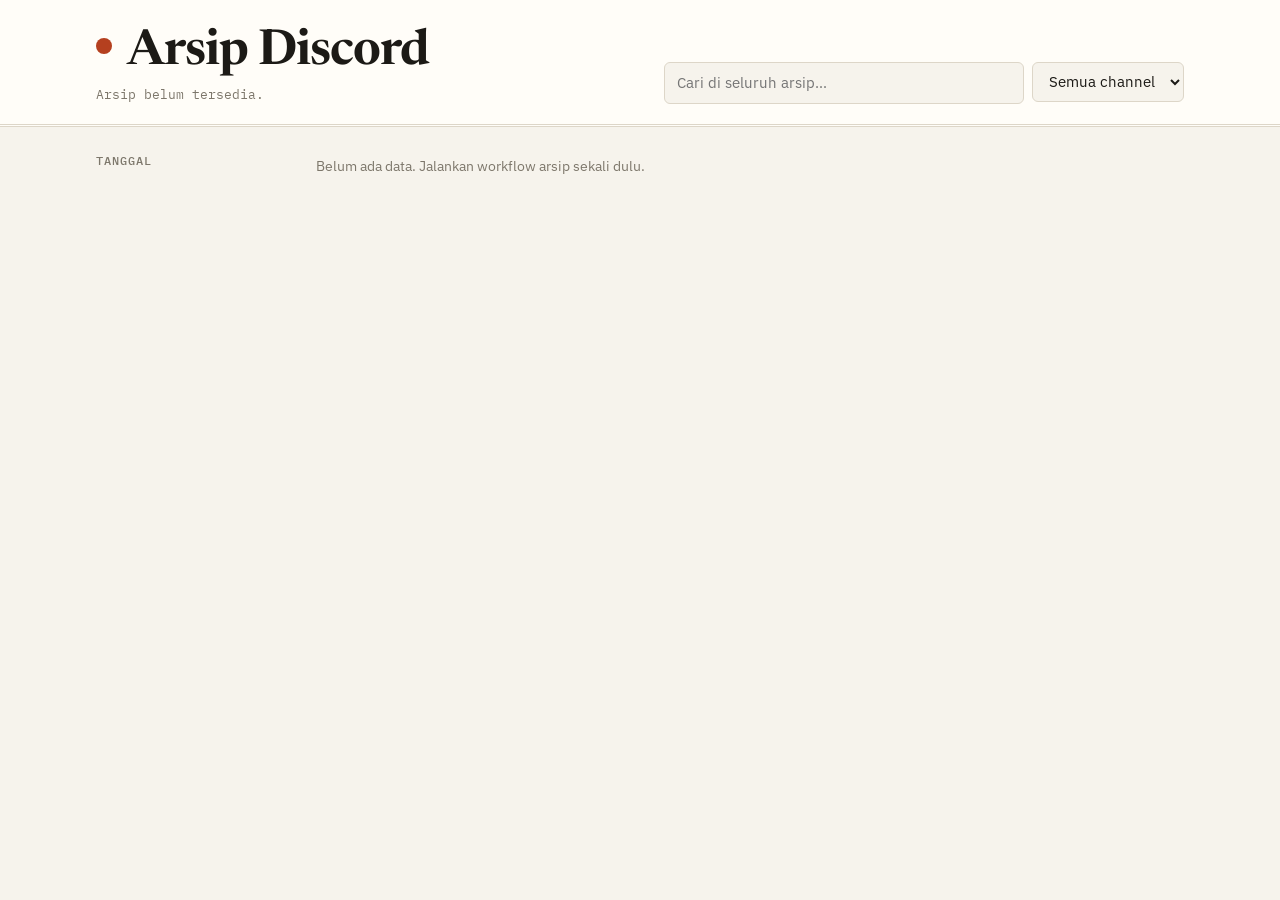
==== public/index.html @ f9f4d411 "feat: arsip pesan Discord sebagai situs statis" ====
<!doctype html>
<html lang="id">
<head>
  <meta charset="utf-8">
  <meta name="viewport" content="width=device-width, initial-scale=1">
  <title>Arsip Discord</title>
  <meta name="description" content="Arsip mentah pesan dari server Discord.">
  <link rel="preconnect" href="https://fonts.googleapis.com">
  <link rel="preconnect" href="https://fonts.gstatic.com" crossorigin>
  <link href="https://fonts.googleapis.com/css2?family=Newsreader:opsz,wght@6..72,500;6..72,650&family=IBM+Plex+Sans:wght@400;500;600&family=IBM+Plex+Mono:wght@400;500&display=swap" rel="stylesheet">
  <link rel="stylesheet" href="style.css">
</head>
<body>
  <header class="masthead">
    <div class="wrap masthead-inner">
      <div>
        <h1>Arsip Discord</h1>
        <p class="meta" id="meta">Memuat arsip…</p>
      </div>
      <div class="tools">
        <label class="search">
          <span class="sr-only">Cari pesan</span>
          <input id="q" type="search" placeholder="Cari di seluruh arsip…" autocomplete="off">
        </label>
        <label>
          <span class="sr-only">Filter channel</span>
          <select id="channel"><option value="">Semua channel</option></select>
        </label>
      </div>
    </div>
  </header>

  <div class="wrap layout">
    <nav class="days" aria-label="Tanggal arsip">
      <h2>Tanggal</h2>
      <ol id="day-list"></ol>
    </nav>
    <main>
      <p class="status" id="status" role="status" aria-live="polite"></p>
      <div id="feed"></div>
      <button class="more" id="more" type="button" hidden>Muat hari sebelumnya</button>
    </main>
  </div>

  <script src="app.js"></script>
</body>
</html>
---- public/style.css ----
:root {
  --bg: #f6f3ec;
  --surface: #fffdf8;
  --ink: #1c1a16;
  --ink-soft: #4d4940;
  --ink-faint: #7d776b;
  --rule: #ddd6c8;
  --accent: #b5401f;
  --link: #1f4f8a;
  --mark: #f3dc8b;
  --serif: "Newsreader", Georgia, "Times New Roman", serif;
  --sans: "IBM Plex Sans", system-ui, -apple-system, "Segoe UI", sans-serif;
  --mono: "IBM Plex Mono", ui-monospace, Consolas, monospace;
  color-scheme: light;
}

@media (prefers-color-scheme: dark) {
  :root:not([data-theme="light"]) {
    --bg: #15140f;
    --surface: #1d1c17;
    --ink: #ece7dc;
    --ink-soft: #bdb6a8;
    --ink-faint: #8d877b;
    --rule: #34312a;
    --accent: #e7774f;
    --link: #8fb7ec;
    --mark: #6b5a1c;
    color-scheme: dark;
  }
}
:root[data-theme="dark"] {
  --bg: #15140f; --surface: #1d1c17; --ink: #ece7dc; --ink-soft: #bdb6a8;
  --ink-faint: #8d877b; --rule: #34312a; --accent: #e7774f; --link: #8fb7ec;
  --mark: #6b5a1c; color-scheme: dark;
}

* { box-sizing: border-box; }
html { -webkit-text-size-adjust: 100%; }
body {
  margin: 0;
  background: var(--bg);
  color: var(--ink);
  font: 400 1rem/1.6 var(--sans);
  overflow-x: hidden;
}
a { color: var(--link); text-underline-offset: 2px; }
img { max-width: 100%; height: auto; }
.sr-only {
  position: absolute; width: 1px; height: 1px; overflow: hidden;
  clip: rect(0 0 0 0); white-space: nowrap;
}
.wrap { max-width: 1120px; margin: 0 auto; padding: 0 16px; }

/* Kepala halaman */
.masthead { border-bottom: 3px double var(--rule); background: var(--surface); }
.masthead-inner {
  display: flex; flex-wrap: wrap; gap: 16px 32px;
  align-items: flex-end; justify-content: space-between;
  padding-top: 28px; padding-bottom: 20px;
}
h1 {
  margin: 0;
  font: 650 clamp(2rem, 1.4rem + 2.6vw, 3.1rem)/1 var(--serif);
  letter-spacing: -0.02em;
}
h1::before {
  content: ""; display: inline-block; width: 0.32em; height: 0.32em;
  margin-right: 0.3em; vertical-align: 0.2em; background: var(--accent); border-radius: 50%;
}
.meta { margin: 8px 0 0; color: var(--ink-faint); font: 400 0.8125rem/1.4 var(--mono); }
.tools { display: flex; gap: 8px; flex-wrap: wrap; flex: 1 1 320px; justify-content: flex-end; }
.tools label { display: block; }
.search { flex: 1 1 220px; max-width: 360px; }
input, select {
  width: 100%; min-height: 40px; padding: 8px 12px;
  border: 1px solid var(--rule); border-radius: 6px;
  background: var(--bg); color: var(--ink); font: inherit; font-size: 0.9375rem;
}
input:focus-visible, select:focus-visible, button:focus-visible, a:focus-visible {
  outline: 2px solid var(--accent); outline-offset: 2px;
}

/* Tata letak */
.layout { display: grid; grid-template-columns: 180px minmax(0, 1fr); gap: 40px; padding-top: 28px; padding-bottom: 64px; }
.days { position: sticky; top: 16px; align-self: start; max-height: calc(100vh - 32px); overflow-y: auto; }
.days h2 {
  margin: 0 0 8px; color: var(--ink-faint);
  font: 500 0.75rem/1 var(--mono); text-transform: uppercase; letter-spacing: 0.08em;
}
.days ol { list-style: none; margin: 0; padding: 0; }
.days a {
  display: flex; justify-content: space-between; gap: 8px;
  padding: 5px 8px; border-radius: 4px;
  color: var(--ink-soft); text-decoration: none; font: 400 0.8125rem/1.4 var(--mono);
}
.days a:hover { background: var(--surface); color: var(--ink); }
.days a span { color: var(--ink-faint); }

/* Hari dan pesan */
.status { margin: 0 0 16px; color: var(--ink-faint); font-size: 0.875rem; }
.status:empty { display: none; }
.day { margin-bottom: 40px; scroll-margin-top: 16px; }
.day-head {
  display: flex; align-items: baseline; justify-content: space-between; gap: 12px;
  padding-bottom: 8px; margin: 0 0 4px; border-bottom: 1px solid var(--ink);
}
.day-head h2 { margin: 0; font: 650 1.375rem/1.2 var(--serif); }
.day-head span { color: var(--ink-faint); font: 400 0.75rem/1 var(--mono); white-space: nowrap; }

.item {
  display: grid; grid-template-columns: 56px minmax(0, 1fr); gap: 16px;
  padding: 18px 0; border-bottom: 1px solid var(--rule); scroll-margin-top: 16px;
}
.item:target { background: linear-gradient(90deg, var(--mark), transparent 60%); }
.time { padding-top: 2px; color: var(--ink-faint); font: 500 0.8125rem/1.4 var(--mono); text-decoration: none; }
.time:hover { color: var(--accent); }
.byline { margin: 0 0 6px; color: var(--ink-faint); font-size: 0.8125rem; }
.byline .ch { color: var(--accent); font-weight: 500; }
.body { overflow-wrap: anywhere; }
.body p { margin: 0 0 8px; }
.body .sub { color: var(--ink-faint); font-size: 0.8125rem; }
.body blockquote { margin: 0 0 8px; padding-left: 12px; border-left: 3px solid var(--rule); color: var(--ink-soft); }
.body code { font: 0.875em var(--mono); background: var(--surface); padding: 1px 4px; border-radius: 3px; }

.embed {
  margin-top: 10px; padding: 12px 16px; max-width: 640px;
  background: var(--surface); border: 1px solid var(--rule);
  border-left: 4px solid var(--embed-color, var(--rule)); border-radius: 4px;
}
.embed-author { margin: 0 0 4px; color: var(--ink-faint); font-size: 0.8125rem; font-weight: 500; }
.embed-title { margin: 0 0 6px; font: 650 1.1875rem/1.3 var(--serif); }
.embed-title a { color: inherit; text-decoration: none; }
.embed-title a:hover { color: var(--link); text-decoration: underline; }
.embed .thumb { float: right; width: 80px; margin: 0 0 8px 12px; border-radius: 4px; }
.embed-fields { display: grid; gap: 8px; margin-top: 8px; }
.embed-fields b { display: block; font-size: 0.875rem; }
.embed .image { display: block; margin-top: 10px; border-radius: 4px; }
.embed-footer { clear: both; margin: 8px 0 0; color: var(--ink-faint); font-size: 0.75rem; }
.attachments { display: flex; flex-wrap: wrap; gap: 8px; margin-top: 10px; }
.attachments img { max-height: 320px; border-radius: 4px; border: 1px solid var(--rule); }

mark { background: var(--mark); color: inherit; border-radius: 2px; }

.more {
  display: block; margin: 0 auto; padding: 10px 20px; min-height: 44px;
  border: 1px solid var(--ink); border-radius: 6px; background: transparent;
  color: var(--ink); font: 500 0.9375rem var(--sans); cursor: pointer;
}
.more:hover { background: var(--ink); color: var(--bg); }
.more[hidden] { display: none; }

@media (max-width: 760px) {
  .layout { grid-template-columns: minmax(0, 1fr); gap: 0; padding-top: 16px; }
  .days { display: none; }
  .tools { justify-content: stretch; }
  .search { max-width: none; }
  .item { grid-template-columns: minmax(0, 1fr); gap: 4px; }
  .embed .thumb { width: 64px; }
}
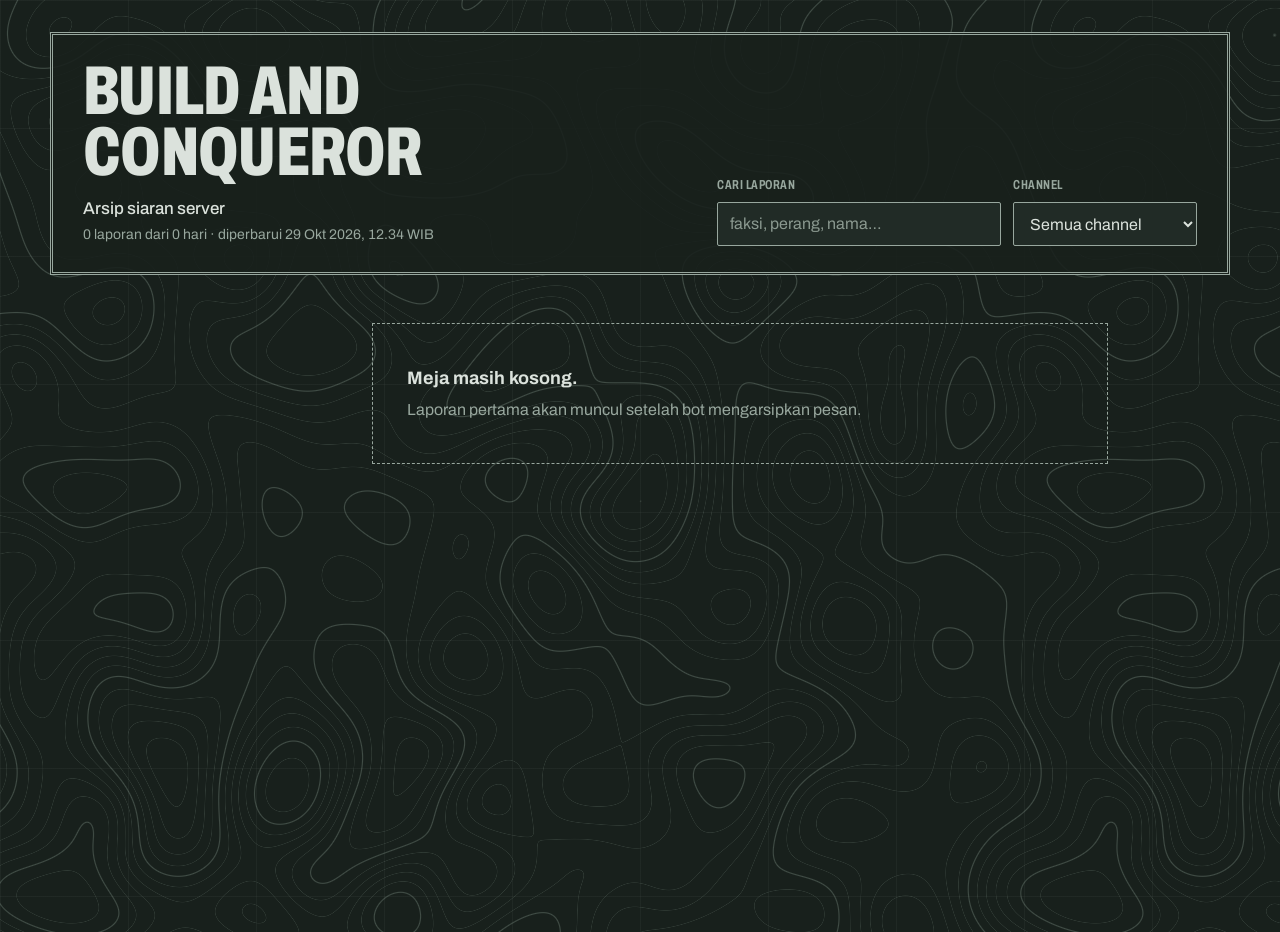
==== commit a31160bf: "feat: tampilan Meja Peta Komando dan galeri lampiran gambar Redesign situs arsip: meja peta dengan k" ====
--- a/public/index.html
+++ b/public/index.html
@@ -3,45 +3,57 @@
 <head>
   <meta charset="utf-8">
   <meta name="viewport" content="width=device-width, initial-scale=1">
-  <title>Arsip Discord</title>
-  <meta name="description" content="Arsip mentah pesan dari server Discord.">
+  <title>Build And Conqueror · Arsip Siaran</title>
+  <meta name="description" content="Arsip siaran server Discord Build And Conqueror.">
+  <meta name="theme-color" content="#18201c">
   <link rel="preconnect" href="https://fonts.googleapis.com">
   <link rel="preconnect" href="https://fonts.gstatic.com" crossorigin>
-  <link href="https://fonts.googleapis.com/css2?family=Newsreader:opsz,wght@6..72,500;6..72,650&family=IBM+Plex+Sans:wght@400;500;600&family=IBM+Plex+Mono:wght@400;500&display=swap" rel="stylesheet">
+  <link href="https://fonts.googleapis.com/css2?family=Archivo:wdth,wght@62..125,100..900&display=swap" rel="stylesheet">
   <link rel="stylesheet" href="style.css">
 </head>
 <body>
-  <header class="masthead">
-    <div class="wrap masthead-inner">
-      <div>
-        <h1>Arsip Discord</h1>
-        <p class="meta" id="meta">Memuat arsip…</p>
-      </div>
-      <div class="tools">
-        <label class="search">
-          <span class="sr-only">Cari pesan</span>
-          <input id="q" type="search" placeholder="Cari di seluruh arsip…" autocomplete="off">
-        </label>
-        <label>
-          <span class="sr-only">Filter channel</span>
-          <select id="channel"><option value="">Semua channel</option></select>
-        </label>
-      </div>
+  <header class="cartouche">
+    <div class="title-block">
+      <h1>Build And<br>Conqueror</h1>
+      <p class="subtitle">Arsip siaran server</p>
+      <p class="meta" id="meta">Membuka arsip…</p>
     </div>
+    <form class="tools" id="tools" role="search">
+      <label class="field field-search">
+        <span>Cari laporan</span>
+        <input id="q" type="search" placeholder="faksi, perang, nama…" autocomplete="off">
+      </label>
+      <label class="field">
+        <span>Channel</span>
+        <select id="channel"><option value="">Semua channel</option></select>
+      </label>
+    </form>
   </header>
 
-  <div class="wrap layout">
-    <nav class="days" aria-label="Tanggal arsip">
-      <h2>Tanggal</h2>
+  <div class="table">
+    <nav class="rail" aria-label="Tanggal arsip">
       <ol id="day-list"></ol>
     </nav>
-    <main>
+    <main class="desk">
       <p class="status" id="status" role="status" aria-live="polite"></p>
-      <div id="feed"></div>
+      <div id="feed" aria-busy="true">
+        <div class="sheet sheet-skeleton" aria-hidden="true"><span></span><span></span><span></span></div>
+      </div>
       <button class="more" id="more" type="button" hidden>Muat hari sebelumnya</button>
     </main>
   </div>
 
+  <dialog class="lightbox" id="lightbox" aria-label="Gambar lampiran">
+    <figure>
+      <img id="lightbox-img" alt="">
+      <figcaption>
+        <span id="lightbox-name"></span>
+        <a id="lightbox-open" target="_blank" rel="noopener noreferrer">Buka file asli</a>
+        <button type="button" id="lightbox-close">Tutup</button>
+      </figcaption>
+    </figure>
+  </dialog>
+
   <script src="app.js"></script>
 </body>
 </html>
--- a/public/style.css
+++ b/public/style.css
@@ -1,159 +1,357 @@
+/* Meja peta komando: meja hijau-batu gelap, lembar laporan terang, merah pensil hanya
+   untuk jejak tindakan (fokus, pesan tertaut, sorotan pencarian). */
 :root {
-  --bg: #f6f3ec;
-  --surface: #fffdf8;
-  --ink: #1c1a16;
-  --ink-soft: #4d4940;
-  --ink-faint: #7d776b;
-  --rule: #ddd6c8;
-  --accent: #b5401f;
-  --link: #1f4f8a;
-  --mark: #f3dc8b;
-  --serif: "Newsreader", Georgia, "Times New Roman", serif;
-  --sans: "IBM Plex Sans", system-ui, -apple-system, "Segoe UI", sans-serif;
-  --mono: "IBM Plex Mono", ui-monospace, Consolas, monospace;
-  color-scheme: light;
-}
-
-@media (prefers-color-scheme: dark) {
-  :root:not([data-theme="light"]) {
-    --bg: #15140f;
-    --surface: #1d1c17;
-    --ink: #ece7dc;
-    --ink-soft: #bdb6a8;
-    --ink-faint: #8d877b;
-    --rule: #34312a;
-    --accent: #e7774f;
-    --link: #8fb7ec;
-    --mark: #6b5a1c;
-    color-scheme: dark;
-  }
-}
-:root[data-theme="dark"] {
-  --bg: #15140f; --surface: #1d1c17; --ink: #ece7dc; --ink-soft: #bdb6a8;
-  --ink-faint: #8d877b; --rule: #34312a; --accent: #e7774f; --link: #8fb7ec;
-  --mark: #6b5a1c; color-scheme: dark;
+  --table: #18201c;
+  --table-raised: #212b26;
+  --grid: rgb(214 226 218 / 0.045);
+  --chalk: #dbe2dc;
+  --chalk-dim: #98a79e;
+  --paper: #e8ebe5;
+  --paper-light: #f3f5f1;
+  --paper-edge: #c9d0c7;
+  --ink: #18201b;
+  --ink-soft: #435049;
+  --ink-faint: #59665e;
+  --pencil: #d9472f;
+  --pencil-wash: rgb(217 71 47 / 0.2);
+  --shadow: 0 1px 0 rgb(4 8 6 / 0.35), 0 22px 44px -22px rgb(4 8 6 / 0.8);
+  --font: "Archivo", "Arial Narrow", system-ui, sans-serif;
+  --ease-out: cubic-bezier(0.16, 1, 0.3, 1);
+  /* Kontur topografi: gambar prosedural yang bisa diulang (img/kontur.png). */
+  --contours: url("img/kontur.png");
+  color-scheme: dark;
 }
 
 * { box-sizing: border-box; }
-html { -webkit-text-size-adjust: 100%; }
+html { -webkit-text-size-adjust: 100%; scrollbar-color: var(--chalk-dim) var(--table); }
 body {
   margin: 0;
-  background: var(--bg);
-  color: var(--ink);
-  font: 400 1rem/1.6 var(--sans);
+  min-height: 100dvh;
+  background-color: var(--table);
+  background-image:
+    var(--contours),
+    linear-gradient(var(--grid) 1px, transparent 1px),
+    linear-gradient(90deg, var(--grid) 1px, transparent 1px);
+  background-size: 1024px 1024px, 128px 128px, 128px 128px;
+  color: var(--chalk);
+  font: 400 1rem/1.6 var(--font);
+  font-stretch: 100%;
+  caret-color: var(--pencil);
   overflow-x: hidden;
 }
-a { color: var(--link); text-underline-offset: 2px; }
+::selection { background: var(--pencil); color: #fff; }
 img { max-width: 100%; height: auto; }
-.sr-only {
-  position: absolute; width: 1px; height: 1px; overflow: hidden;
-  clip: rect(0 0 0 0); white-space: nowrap;
-}
-.wrap { max-width: 1120px; margin: 0 auto; padding: 0 16px; }
-
-/* Kepala halaman */
-.masthead { border-bottom: 3px double var(--rule); background: var(--surface); }
-.masthead-inner {
-  display: flex; flex-wrap: wrap; gap: 16px 32px;
-  align-items: flex-end; justify-content: space-between;
-  padding-top: 28px; padding-bottom: 20px;
+a { color: inherit; text-decoration-color: var(--pencil); text-decoration-thickness: 1.5px; text-underline-offset: 3px; }
+:focus-visible { outline: 2px solid var(--pencil); outline-offset: 3px; }
+
+/* Huruf sempit untuk kepala, cap, dan angka. */
+.condensed, h1, .day-head h2, .rail a, .clock, .stamp, .more, .field span {
+  font-stretch: 68%;
+  font-variant-numeric: tabular-nums;
+  text-transform: uppercase;
+}
+
+/* --- Blok judul peta -------------------------------------------------- */
+
+.cartouche {
+  display: grid;
+  grid-template-columns: minmax(0, 1fr) minmax(0, 30rem);
+  align-items: end;
+  gap: 24px 48px;
+  max-width: 1180px;
+  margin: 32px auto 0;
+  padding: 26px 30px;
+  border: 3px double var(--chalk-dim);
+  background: rgb(24 32 28 / 0.88);
 }
 h1 {
   margin: 0;
-  font: 650 clamp(2rem, 1.4rem + 2.6vw, 3.1rem)/1 var(--serif);
-  letter-spacing: -0.02em;
-}
-h1::before {
-  content: ""; display: inline-block; width: 0.32em; height: 0.32em;
-  margin-right: 0.3em; vertical-align: 0.2em; background: var(--accent); border-radius: 50%;
-}
-.meta { margin: 8px 0 0; color: var(--ink-faint); font: 400 0.8125rem/1.4 var(--mono); }
-.tools { display: flex; gap: 8px; flex-wrap: wrap; flex: 1 1 320px; justify-content: flex-end; }
-.tools label { display: block; }
-.search { flex: 1 1 220px; max-width: 360px; }
+  font-size: clamp(2.6rem, 1.6rem + 3.4vw, 4.4rem);
+  font-weight: 820;
+  line-height: 0.88;
+  letter-spacing: -0.01em;
+  color: var(--chalk);
+}
+.subtitle { margin: 12px 0 0; color: var(--chalk); font-size: 1.0625rem; font-weight: 500; }
+.meta { margin: 2px 0 0; color: var(--chalk-dim); font-size: 0.875rem; font-variant-numeric: tabular-nums; }
+
+.tools { display: grid; grid-template-columns: minmax(0, 1fr) 11.5rem; gap: 12px; }
+.field { display: grid; gap: 6px; }
+.field span { color: var(--chalk-dim); font-size: 0.8125rem; font-weight: 650; letter-spacing: 0.04em; }
 input, select {
-  width: 100%; min-height: 40px; padding: 8px 12px;
-  border: 1px solid var(--rule); border-radius: 6px;
-  background: var(--bg); color: var(--ink); font: inherit; font-size: 0.9375rem;
-}
-input:focus-visible, select:focus-visible, button:focus-visible, a:focus-visible {
-  outline: 2px solid var(--accent); outline-offset: 2px;
-}
-
-/* Tata letak */
-.layout { display: grid; grid-template-columns: 180px minmax(0, 1fr); gap: 40px; padding-top: 28px; padding-bottom: 64px; }
-.days { position: sticky; top: 16px; align-self: start; max-height: calc(100vh - 32px); overflow-y: auto; }
-.days h2 {
-  margin: 0 0 8px; color: var(--ink-faint);
-  font: 500 0.75rem/1 var(--mono); text-transform: uppercase; letter-spacing: 0.08em;
-}
-.days ol { list-style: none; margin: 0; padding: 0; }
-.days a {
-  display: flex; justify-content: space-between; gap: 8px;
-  padding: 5px 8px; border-radius: 4px;
-  color: var(--ink-soft); text-decoration: none; font: 400 0.8125rem/1.4 var(--mono);
-}
-.days a:hover { background: var(--surface); color: var(--ink); }
-.days a span { color: var(--ink-faint); }
-
-/* Hari dan pesan */
-.status { margin: 0 0 16px; color: var(--ink-faint); font-size: 0.875rem; }
+  width: 100%;
+  min-height: 44px;
+  padding: 8px 12px;
+  border: 1px solid var(--chalk-dim);
+  border-radius: 2px;
+  background: var(--table-raised);
+  color: var(--chalk);
+  font: inherit;
+}
+input::placeholder { color: #8a988f; }
+input:hover, select:hover { border-color: var(--chalk); }
+
+/* --- Meja: rel tanggal + tumpukan laporan ---------------------------- */
+
+.table {
+  display: grid;
+  grid-template-columns: 9rem minmax(0, 46rem);
+  justify-content: center;
+  gap: 56px;
+  max-width: 1180px;
+  margin: 0 auto;
+  padding: 48px 30px 96px;
+}
+
+.rail { position: sticky; top: 24px; align-self: start; max-height: calc(100dvh - 48px); overflow-y: auto; }
+.rail ol { list-style: none; margin: 0; padding: 0; border-right: 1px solid rgb(152 167 158 / 0.4); }
+.rail a {
+  position: relative;
+  display: grid;
+  grid-template-columns: auto 1fr;
+  align-items: baseline;
+  column-gap: 8px;
+  padding: 8px 18px 8px 0;
+  color: var(--chalk-dim);
+  text-decoration: none;
+  line-height: 1;
+}
+/* Garis tik di tepi grid peta. */
+.rail a::after {
+  content: "";
+  position: absolute;
+  right: -1px;
+  top: 50%;
+  width: 10px;
+  border-top: 1px solid currentColor;
+}
+.rail .d { font-size: 1.75rem; font-weight: 760; color: var(--chalk); }
+.rail .m { font-size: 0.875rem; font-weight: 650; letter-spacing: 0.04em; }
+.rail .n { grid-column: 1 / -1; margin-top: 4px; font-size: 0.75rem; letter-spacing: 0.04em; }
+.rail a:hover .d, .rail a:hover { color: var(--chalk); }
+.rail a[aria-current="true"] { color: var(--chalk); }
+.rail a[aria-current="true"]::after { width: 22px; border-top: 2px solid var(--pencil); }
+
+.status { margin: 0 0 20px; color: var(--chalk-dim); }
 .status:empty { display: none; }
-.day { margin-bottom: 40px; scroll-margin-top: 16px; }
-.day-head {
-  display: flex; align-items: baseline; justify-content: space-between; gap: 12px;
-  padding-bottom: 8px; margin: 0 0 4px; border-bottom: 1px solid var(--ink);
-}
-.day-head h2 { margin: 0; font: 650 1.375rem/1.2 var(--serif); }
-.day-head span { color: var(--ink-faint); font: 400 0.75rem/1 var(--mono); white-space: nowrap; }
-
-.item {
-  display: grid; grid-template-columns: 56px minmax(0, 1fr); gap: 16px;
-  padding: 18px 0; border-bottom: 1px solid var(--rule); scroll-margin-top: 16px;
-}
-.item:target { background: linear-gradient(90deg, var(--mark), transparent 60%); }
-.time { padding-top: 2px; color: var(--ink-faint); font: 500 0.8125rem/1.4 var(--mono); text-decoration: none; }
-.time:hover { color: var(--accent); }
-.byline { margin: 0 0 6px; color: var(--ink-faint); font-size: 0.8125rem; }
-.byline .ch { color: var(--accent); font-weight: 500; }
-.body { overflow-wrap: anywhere; }
-.body p { margin: 0 0 8px; }
-.body .sub { color: var(--ink-faint); font-size: 0.8125rem; }
-.body blockquote { margin: 0 0 8px; padding-left: 12px; border-left: 3px solid var(--rule); color: var(--ink-soft); }
-.body code { font: 0.875em var(--mono); background: var(--surface); padding: 1px 4px; border-radius: 3px; }
-
-.embed {
-  margin-top: 10px; padding: 12px 16px; max-width: 640px;
-  background: var(--surface); border: 1px solid var(--rule);
-  border-left: 4px solid var(--embed-color, var(--rule)); border-radius: 4px;
-}
-.embed-author { margin: 0 0 4px; color: var(--ink-faint); font-size: 0.8125rem; font-weight: 500; }
-.embed-title { margin: 0 0 6px; font: 650 1.1875rem/1.3 var(--serif); }
-.embed-title a { color: inherit; text-decoration: none; }
-.embed-title a:hover { color: var(--link); text-decoration: underline; }
-.embed .thumb { float: right; width: 80px; margin: 0 0 8px 12px; border-radius: 4px; }
-.embed-fields { display: grid; gap: 8px; margin-top: 8px; }
-.embed-fields b { display: block; font-size: 0.875rem; }
-.embed .image { display: block; margin-top: 10px; border-radius: 4px; }
-.embed-footer { clear: both; margin: 8px 0 0; color: var(--ink-faint); font-size: 0.75rem; }
-.attachments { display: flex; flex-wrap: wrap; gap: 8px; margin-top: 10px; }
-.attachments img { max-height: 320px; border-radius: 4px; border: 1px solid var(--rule); }
-
-mark { background: var(--mark); color: inherit; border-radius: 2px; }
+
+.day { margin-bottom: 64px; scroll-margin-top: 24px; }
+.day-head { display: flex; align-items: baseline; gap: 16px; margin: 0 0 20px; }
+.day-head h2 { margin: 0; font-size: 1.375rem; font-weight: 760; letter-spacing: 0.02em; color: var(--chalk); white-space: nowrap; }
+.day-head::after { content: ""; flex: 1; border-top: 1px solid rgb(152 167 158 / 0.4); transform: translateY(-0.3em); }
+.day-head span { order: 2; color: var(--chalk-dim); font-size: 0.875rem; white-space: nowrap; }
+
+/* --- Lembar laporan ---------------------------------------------------- */
+
+.sheet {
+  position: relative;
+  margin: 0 0 28px;
+  padding: 26px 34px 30px;
+  background: var(--paper);
+  color: var(--ink);
+  border-radius: 2px;
+  box-shadow: var(--shadow);
+  scroll-margin-top: 32px;
+}
+.sheet-head {
+  display: flex;
+  flex-wrap: wrap;
+  align-items: center;
+  gap: 6px 14px;
+  padding-bottom: 14px;
+  margin-bottom: 18px;
+  border-bottom: 1px solid var(--paper-edge);
+}
+.clock { color: var(--ink); font-size: 1.75rem; font-weight: 760; line-height: 1; text-decoration: none; }
+.clock small { margin-left: 3px; font-size: 0.8125rem; font-weight: 650; color: var(--ink-faint); }
+.clock:hover { text-decoration: underline; }
+.stamp {
+  display: inline-block;
+  padding: 3px 8px 2px;
+  border: 1.5px solid var(--ink-soft);
+  border-radius: 2px;
+  color: var(--ink-soft);
+  font-size: 0.8125rem;
+  font-weight: 760;
+  letter-spacing: 0.06em;
+  line-height: 1.2;
+  transform: rotate(-1.5deg);
+}
+.author { color: var(--ink-soft); font-weight: 600; }
+.copy {
+  margin-left: auto;
+  min-height: 32px;
+  padding: 4px 2px;
+  border: 0;
+  background: none;
+  color: var(--ink-faint);
+  font: 500 0.875rem var(--font);
+  text-decoration: underline;
+  text-decoration-color: var(--paper-edge);
+  text-underline-offset: 3px;
+  cursor: pointer;
+}
+.copy:hover { color: var(--ink); text-decoration-color: var(--pencil); }
+
+.body { font-size: 1.0625rem; line-height: 1.65; overflow-wrap: anywhere; max-width: 68ch; }
+.body p { margin: 0 0 0.9em; }
+.body p:last-child { margin-bottom: 0; }
+.body strong { font-weight: 700; }
+.body .sub { color: var(--ink-faint); font-size: 0.875rem; }
+.body blockquote { margin: 0 0 0.9em; padding-left: 14px; border-left: 1px solid var(--ink-faint); color: var(--ink-soft); }
+.body code { font-family: ui-monospace, Consolas, monospace; font-size: 0.875em; background: var(--paper-light); padding: 1px 5px; border-radius: 2px; }
+.body a { color: var(--ink); }
+
+mark { background: var(--pencil-wash); color: inherit; box-shadow: inset 0 -2px 0 var(--pencil); }
+
+/* Lingkaran pensil merah di sekitar laporan yang ditautkan. */
+.pencil {
+  position: absolute;
+  inset: -14px -16px;
+  width: calc(100% + 32px);
+  height: calc(100% + 28px);
+  overflow: visible;
+  pointer-events: none;
+}
+.pencil path { fill: none; stroke: var(--pencil); stroke-width: 2.5; stroke-linecap: round; stroke-dasharray: 1; stroke-dashoffset: 0; }
+.pencil path + path { stroke-width: 1.5; opacity: 0.55; }
+
+/* --- Lampiran: foto pengintaian ---------------------------------------- */
+
+.plates { display: grid; gap: 14px; margin-top: 20px; }
+.plates.many { grid-template-columns: repeat(2, minmax(0, 1fr)); }
+.plate {
+  display: block;
+  padding: 6px;
+  border: 0;
+  border-radius: 2px;
+  background: #fbfcfa;
+  box-shadow: 0 1px 0 rgb(24 32 27 / 0.15), 0 10px 22px -14px rgb(24 32 27 / 0.6);
+  cursor: zoom-in;
+  transition: transform 0.3s var(--ease-out), box-shadow 0.3s var(--ease-out);
+}
+.plate img { display: block; width: 100%; max-height: 560px; object-fit: contain; background: var(--paper-light); }
+.plates.many .plate img { aspect-ratio: 4 / 3; object-fit: cover; }
+.plate:hover { transform: translateY(-2px); box-shadow: 0 1px 0 rgb(24 32 27 / 0.15), 0 16px 28px -14px rgb(24 32 27 / 0.65); }
+.plate:active { transform: translateY(0); }
+.file { display: flex; gap: 8px; margin-top: 14px; color: var(--ink-soft); font-size: 0.9375rem; }
+.file a { color: var(--ink); }
+
+/* Embed (kartu tautan dari Discord) sebagai kliping yang diselipkan. */
+.clip {
+  position: relative;
+  margin-top: 18px;
+  padding: 18px 20px 16px;
+  max-width: 600px;
+  background: var(--paper-light);
+  border: 1px solid var(--paper-edge);
+  border-radius: 2px;
+}
+.clip::before {
+  content: "";
+  position: absolute;
+  top: -1px;
+  left: 20px;
+  width: 40px;
+  height: 4px;
+  background: var(--embed-color, var(--ink-faint));
+}
+.clip-author { margin: 0 0 4px; color: var(--ink-faint); font-size: 0.875rem; font-weight: 600; }
+.clip-title { margin: 0 0 6px; font-size: 1.1875rem; font-weight: 720; line-height: 1.3; }
+.clip-title a { text-decoration: none; }
+.clip-title a:hover { text-decoration: underline; text-decoration-color: var(--pencil); }
+.clip .thumb { float: right; width: 84px; margin: 0 0 8px 14px; border-radius: 2px; }
+.clip .body { font-size: 1rem; }
+.clip-fields { display: grid; gap: 8px; margin-top: 10px; }
+.clip-fields b { display: block; font-size: 0.9375rem; }
+.clip .image { display: block; margin-top: 12px; border-radius: 2px; }
+.clip-footer { clear: both; margin: 10px 0 0; color: var(--ink-faint); font-size: 0.8125rem; }
+
+/* --- Status kosong, memuat, dan tombol ---------------------------------- */
+
+.sheet-skeleton { display: grid; gap: 14px; min-height: 220px; }
+.sheet-skeleton span { display: block; height: 14px; border-radius: 2px; background: var(--paper-edge); }
+.sheet-skeleton span:first-child { width: 30%; height: 26px; margin-bottom: 10px; }
+.sheet-skeleton span:last-child { width: 72%; }
+
+.empty { padding: 40px 34px; border: 1px dashed var(--chalk-dim); color: var(--chalk-dim); }
+.empty strong { display: block; margin-bottom: 4px; color: var(--chalk); font-size: 1.125rem; }
 
 .more {
-  display: block; margin: 0 auto; padding: 10px 20px; min-height: 44px;
-  border: 1px solid var(--ink); border-radius: 6px; background: transparent;
-  color: var(--ink); font: 500 0.9375rem var(--sans); cursor: pointer;
-}
-.more:hover { background: var(--ink); color: var(--bg); }
+  display: block;
+  margin: 0 auto;
+  min-height: 48px;
+  padding: 10px 24px;
+  border: 1px solid var(--chalk-dim);
+  border-radius: 2px;
+  background: transparent;
+  color: var(--chalk);
+  font: 700 1rem var(--font);
+  letter-spacing: 0.05em;
+  cursor: pointer;
+  transition: background-color 0.2s var(--ease-out), color 0.2s var(--ease-out);
+}
+.more:hover { background: var(--chalk); color: var(--table); }
+.more:active { transform: translateY(1px); }
 .more[hidden] { display: none; }
 
-@media (max-width: 760px) {
-  .layout { grid-template-columns: minmax(0, 1fr); gap: 0; padding-top: 16px; }
-  .days { display: none; }
-  .tools { justify-content: stretch; }
-  .search { max-width: none; }
-  .item { grid-template-columns: minmax(0, 1fr); gap: 4px; }
-  .embed .thumb { width: 64px; }
-}
+/* --- Lightbox ---------------------------------------------------------- */
+
+.lightbox { max-width: none; max-height: none; width: 100%; height: 100%; margin: 0; padding: 24px; border: 0; background: transparent; }
+.lightbox::backdrop { background: rgb(10 14 12 / 0.9); backdrop-filter: blur(3px); }
+.lightbox figure { display: grid; grid-template-rows: minmax(0, 1fr) auto; gap: 14px; height: 100%; margin: 0; place-items: center; }
+.lightbox img { max-width: 100%; max-height: 100%; object-fit: contain; padding: 8px; background: #fbfcfa; border-radius: 2px; }
+.lightbox figcaption { display: flex; flex-wrap: wrap; align-items: center; justify-content: center; gap: 10px 20px; color: var(--chalk); }
+.lightbox figcaption span { color: var(--chalk-dim); overflow-wrap: anywhere; }
+.lightbox button {
+  min-height: 44px;
+  padding: 8px 20px;
+  border: 1px solid var(--chalk-dim);
+  border-radius: 2px;
+  background: var(--table-raised);
+  color: var(--chalk);
+  font: 600 0.9375rem var(--font);
+  cursor: pointer;
+}
+.lightbox button:hover { border-color: var(--chalk); }
+
+/* --- Gerak: satu momen, pensil melingkari laporan tertaut ---------------- */
+
+@media (prefers-reduced-motion: no-preference) {
+  html { scroll-behavior: smooth; }
+  .pencil path { stroke-dashoffset: 1; animation: draw 0.9s var(--ease-out) 0.15s forwards; }
+  .pencil path + path { animation-delay: 0.45s; }
+  .lightbox[open] img { animation: lift 0.35s var(--ease-out); }
+}
+@keyframes draw { to { stroke-dashoffset: 0; } }
+@keyframes lift { from { opacity: 0; transform: scale(0.96); filter: blur(4px); } }
+
+/* --- HP --------------------------------------------------------------- */
+
+@media (max-width: 820px) {
+  .cartouche { grid-template-columns: minmax(0, 1fr); margin: 16px 16px 0; padding: 20px; }
+  .tools { grid-template-columns: minmax(0, 1fr); }
+  .table { grid-template-columns: minmax(0, 1fr); gap: 24px; padding: 24px 16px 64px; }
+  .rail { position: static; max-height: none; overflow: visible; }
+  .rail ol {
+    display: flex;
+    gap: 4px;
+    overflow-x: auto;
+    border-right: 0;
+    border-bottom: 1px solid rgb(152 167 158 / 0.4);
+    scroll-snap-type: x proximity;
+    scrollbar-width: none;
+  }
+  .rail li { flex: none; scroll-snap-align: start; }
+  .rail a { padding: 6px 16px 14px 0; }
+  .rail a::after { top: auto; bottom: -1px; right: auto; left: 0; width: 1px; height: 8px; border-top: 0; border-left: 1px solid currentColor; }
+  .rail a[aria-current="true"]::after { width: 28px; height: 2px; border-left: 0; background: var(--pencil); }
+  .sheet { padding: 20px 18px 24px; }
+  .clock { font-size: 1.5rem; }
+  .body { font-size: 1rem; }
+  .pencil { inset: -8px -6px; width: calc(100% + 12px); height: calc(100% + 16px); }
+}
+@media (max-width: 480px) {
+  .plates.many { grid-template-columns: minmax(0, 1fr); }
+  .copy { margin-left: 0; }
+}
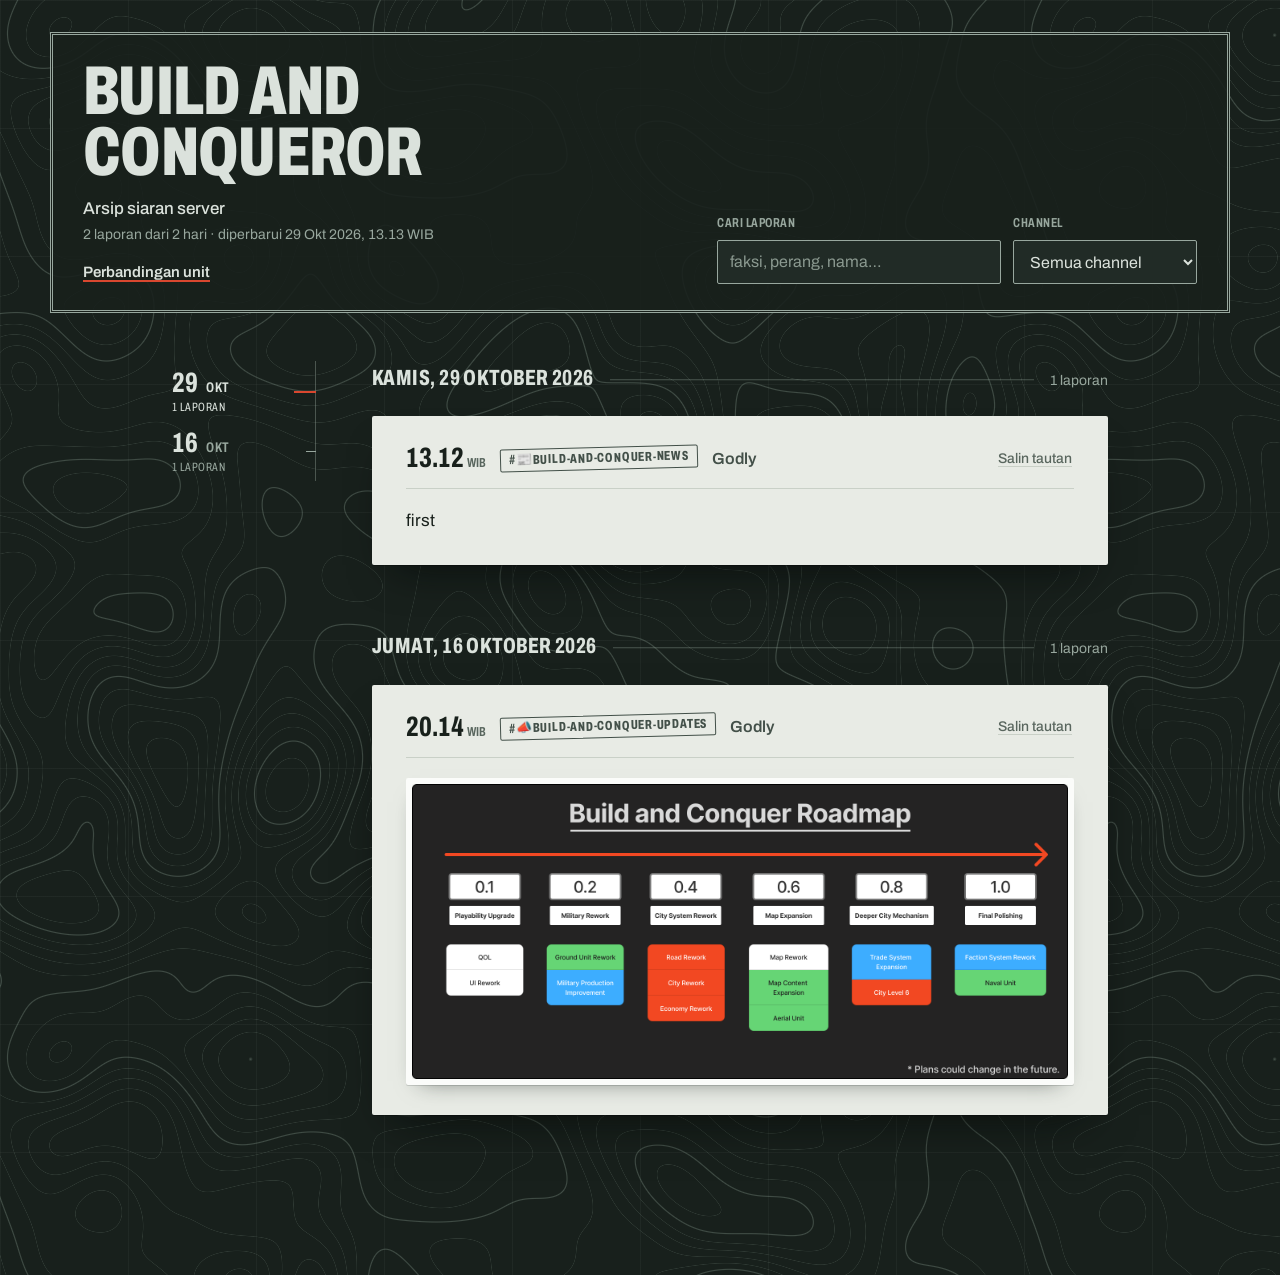
==== commit 1de71168: "feat: halaman perbandingan unit air defense Data 12 unit (Standard, Eastern, French) di public/units" ====
--- a/public/index.html
+++ b/public/index.html
@@ -17,6 +17,7 @@
       <h1>Build And<br>Conqueror</h1>
       <p class="subtitle">Arsip siaran server</p>
       <p class="meta" id="meta">Membuka arsip…</p>
+      <nav class="pages" aria-label="Halaman"><a href="unit.html">Perbandingan unit</a></nav>
     </div>
     <form class="tools" id="tools" role="search">
       <label class="field field-search">
--- a/public/style.css
+++ b/public/style.css
@@ -315,6 +315,69 @@
 }
 .lightbox button:hover { border-color: var(--chalk); }
 
+/* --- Tautan antarhalaman ------------------------------------------------ */
+
+.pages { margin: 14px 0 0; font-size: 0.9375rem; font-weight: 600; }
+.pages a { color: var(--chalk); }
+.pages a:hover { text-decoration-thickness: 2.5px; }
+
+/* --- Perbandingan unit ------------------------------------------------- */
+/* Warna jenis sasaran mengikuti tooltip game (drone biru, rudal kuning) dan sudah
+   dicek buta warna terhadap kertas. Meriam pakai hijau-laut, bukan merah, supaya tidak
+   tertukar dengan merah pensil. Nilai selalu tertulis, jadi warna bukan satu-satunya isyarat. */
+.units-sheet {
+  --drones: #2a78d6;
+  --missiles: #c98500;
+  --guns: #1baf7a;
+  --altitude: var(--ink-soft);
+}
+.tools-units { grid-template-columns: repeat(3, minmax(0, 1fr)); }
+.units { max-width: 1180px; margin: 0 auto; padding: 48px 30px 96px; }
+.units-sheet { padding-bottom: 18px; }
+.units-head {
+  display: flex;
+  flex-wrap: wrap;
+  align-items: baseline;
+  justify-content: space-between;
+  gap: 10px 24px;
+  padding-bottom: 14px;
+  border-bottom: 1px solid var(--paper-edge);
+}
+.units-head h2 { margin: 0; font-size: 1.75rem; font-weight: 760; line-height: 1; font-stretch: 68%; text-transform: uppercase; }
+.legend { display: flex; flex-wrap: wrap; gap: 6px 18px; margin: 0; padding: 0; list-style: none; color: var(--ink-soft); font-size: 0.875rem; font-weight: 600; }
+.legend li { display: flex; align-items: center; gap: 7px; }
+.key { display: block; width: 18px; height: 10px; border-radius: 0 4px 4px 0; }
+.key-drones, .bar-drones { background: var(--drones); }
+.key-missiles, .bar-missiles { background: var(--missiles); }
+.key-guns, .bar-guns { background: var(--guns); }
+.key-altitude, .bar-altitude { background: var(--altitude); }
+
+.unit-table { width: 100%; border-collapse: collapse; }
+.unit-table thead th {
+  padding: 14px 0 8px;
+  color: var(--ink-faint);
+  font-size: 0.8125rem;
+  font-weight: 650;
+  font-stretch: 68%;
+  letter-spacing: 0.04em;
+  text-align: left;
+  text-transform: uppercase;
+}
+.unit-table thead th:first-child { width: 13rem; }
+.unit-table thead th:last-child { width: 32%; }
+.unit-table tbody tr { border-top: 1px solid var(--paper-edge); }
+.unit-table tbody th, .unit-table td { padding: 14px 24px 14px 0; vertical-align: top; text-align: left; }
+.unit-table td:last-child { padding-right: 0; }
+.unit-name { display: block; margin-bottom: 6px; font-size: 1.375rem; font-weight: 760; font-stretch: 68%; line-height: 1.05; text-transform: uppercase; }
+
+.bar-row { display: grid; grid-template-columns: 3.75rem minmax(0, 1fr); align-items: center; min-height: 24px; }
+.bar-label { color: var(--ink-faint); font-size: 0.8125rem; font-weight: 600; }
+/* Ruang kanan disisakan untuk angka di ujung batang. */
+.bar-track { display: flex; align-items: center; gap: 8px; padding-right: 5.5rem; }
+.bar { display: block; flex: none; width: var(--w); height: 10px; border-radius: 0 4px 4px 0; }
+.bar-track b { flex: none; color: var(--ink); font-size: 0.9375rem; font-weight: 650; font-variant-numeric: tabular-nums; white-space: nowrap; }
+.bar-none { color: var(--ink-faint); font-size: 0.875rem; font-style: italic; }
+
 /* --- Gerak: satu momen, pensil melingkari laporan tertaut ---------------- */
 
 @media (prefers-reduced-motion: no-preference) {
@@ -350,6 +413,17 @@
   .clock { font-size: 1.5rem; }
   .body { font-size: 1rem; }
   .pencil { inset: -8px -6px; width: calc(100% + 12px); height: calc(100% + 16px); }
+
+  /* Tabel unit jadi tumpukan blok: nama di atas, batang di bawahnya. */
+  .units { padding: 24px 16px 64px; }
+  .unit-table thead { position: absolute; width: 1px; height: 1px; overflow: hidden; clip-path: inset(50%); }
+  .unit-table tbody, .unit-table tr, .unit-table tbody th, .unit-table td { display: block; }
+  .unit-table tbody tr { padding: 14px 0; }
+  .unit-table tbody th, .unit-table td { padding: 0; }
+  .unit-table tbody th { display: flex; flex-wrap: wrap; align-items: center; gap: 4px 12px; margin-bottom: 8px; }
+  .unit-name { margin: 0; }
+  /* Ketinggian punya skala sendiri (sampai 20.000 m), jadi dipisah garis dari batang jangkauan. */
+  .unit-table td + td { margin-top: 6px; padding-top: 6px; border-top: 1px solid var(--paper-edge); }
 }
 @media (max-width: 480px) {
   .plates.many { grid-template-columns: minmax(0, 1fr); }
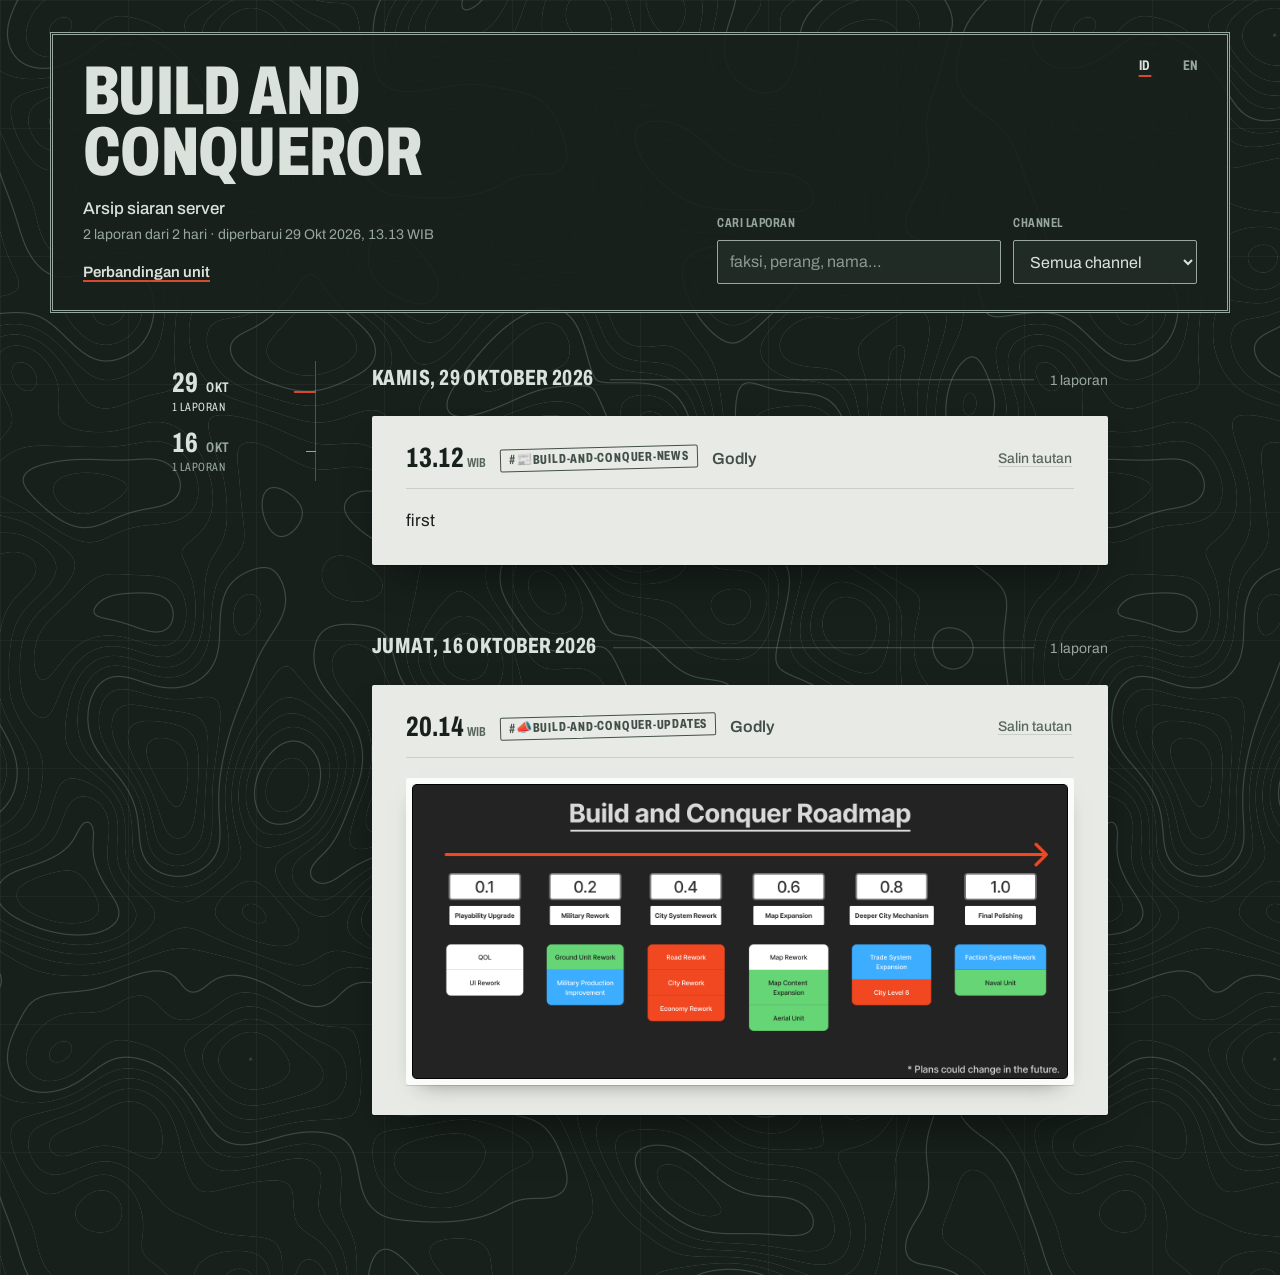
==== commit 8b50aa18: "feat: pilihan bahasa ID/EN untuk arsip dan perbandingan unit Teks antarmuka dipindah ke public/i18n." ====
--- a/public/index.html
+++ b/public/index.html
@@ -3,8 +3,8 @@
 <head>
   <meta charset="utf-8">
   <meta name="viewport" content="width=device-width, initial-scale=1">
-  <title>Build And Conqueror · Arsip Siaran</title>
-  <meta name="description" content="Arsip siaran server Discord Build And Conqueror.">
+  <title data-i18n="archiveTitle">Build And Conqueror · Arsip Siaran</title>
+  <meta name="description" data-i18n-content="archiveDescription" content="Arsip siaran server Discord Build And Conqueror.">
   <meta name="theme-color" content="#18201c">
   <link rel="preconnect" href="https://fonts.googleapis.com">
   <link rel="preconnect" href="https://fonts.gstatic.com" crossorigin>
@@ -13,26 +13,29 @@
 </head>
 <body>
   <header class="cartouche">
+    <div class="lang-switch" role="group" data-i18n-label="language" aria-label="Bahasa">
+      <button type="button" data-lang="id">ID</button><button type="button" data-lang="en">EN</button>
+    </div>
     <div class="title-block">
       <h1>Build And<br>Conqueror</h1>
-      <p class="subtitle">Arsip siaran server</p>
-      <p class="meta" id="meta">Membuka arsip…</p>
-      <nav class="pages" aria-label="Halaman"><a href="unit.html">Perbandingan unit</a></nav>
+      <p class="subtitle" data-i18n="archiveSubtitle">Arsip siaran server</p>
+      <p class="meta" id="meta" data-i18n="opening">Membuka arsip…</p>
+      <nav class="pages" data-i18n-label="pages" aria-label="Halaman"><a href="unit.html" data-i18n="unitsLink">Perbandingan unit</a></nav>
     </div>
     <form class="tools" id="tools" role="search">
       <label class="field field-search">
-        <span>Cari laporan</span>
-        <input id="q" type="search" placeholder="faksi, perang, nama…" autocomplete="off">
+        <span data-i18n="search">Cari laporan</span>
+        <input id="q" type="search" data-i18n-placeholder="searchHint" placeholder="faksi, perang, nama…" autocomplete="off">
       </label>
       <label class="field">
-        <span>Channel</span>
-        <select id="channel"><option value="">Semua channel</option></select>
+        <span data-i18n="channel">Channel</span>
+        <select id="channel"><option value="" data-i18n="allChannels">Semua channel</option></select>
       </label>
     </form>
   </header>
 
   <div class="table">
-    <nav class="rail" aria-label="Tanggal arsip">
+    <nav class="rail" data-i18n-label="archiveDates" aria-label="Tanggal arsip">
       <ol id="day-list"></ol>
     </nav>
     <main class="desk">
@@ -40,21 +43,22 @@
       <div id="feed" aria-busy="true">
         <div class="sheet sheet-skeleton" aria-hidden="true"><span></span><span></span><span></span></div>
       </div>
-      <button class="more" id="more" type="button" hidden>Muat hari sebelumnya</button>
+      <button class="more" id="more" type="button" data-i18n="loadMore" hidden>Muat hari sebelumnya</button>
     </main>
   </div>
 
-  <dialog class="lightbox" id="lightbox" aria-label="Gambar lampiran">
+  <dialog class="lightbox" id="lightbox" data-i18n-label="attachmentImage" aria-label="Gambar lampiran">
     <figure>
       <img id="lightbox-img" alt="">
       <figcaption>
         <span id="lightbox-name"></span>
-        <a id="lightbox-open" target="_blank" rel="noopener noreferrer">Buka file asli</a>
-        <button type="button" id="lightbox-close">Tutup</button>
+        <a id="lightbox-open" target="_blank" rel="noopener noreferrer" data-i18n="openOriginal">Buka file asli</a>
+        <button type="button" id="lightbox-close" data-i18n="close">Tutup</button>
       </figcaption>
     </figure>
   </dialog>
 
+  <script src="i18n.js"></script>
   <script src="app.js"></script>
 </body>
 </html>
--- a/public/style.css
+++ b/public/style.css
@@ -54,6 +54,7 @@
 /* --- Blok judul peta -------------------------------------------------- */
 
 .cartouche {
+  position: relative;
   display: grid;
   grid-template-columns: minmax(0, 1fr) minmax(0, 30rem);
   align-items: end;
@@ -315,68 +316,82 @@
 }
 .lightbox button:hover { border-color: var(--chalk); }
 
+/* --- Pilihan bahasa: pojok kanan atas blok judul ------------------------ */
+
+.lang-switch { position: absolute; top: 12px; right: 14px; display: flex; gap: 2px; }
+.lang-switch button {
+  min-width: 44px;
+  min-height: 36px;
+  padding: 4px 8px;
+  border: 0;
+  background: none;
+  color: var(--chalk-dim);
+  font: 700 0.875rem var(--font);
+  font-stretch: 68%;
+  letter-spacing: 0.06em;
+  cursor: pointer;
+}
+.lang-switch button:hover { color: var(--chalk); }
+.lang-switch button[aria-pressed="true"] { color: var(--chalk); text-decoration: underline 2px var(--pencil); text-underline-offset: 5px; }
+
 /* --- Tautan antarhalaman ------------------------------------------------ */
 
 .pages { margin: 14px 0 0; font-size: 0.9375rem; font-weight: 600; }
 .pages a { color: var(--chalk); }
 .pages a:hover { text-decoration-thickness: 2.5px; }
 
-/* --- Perbandingan unit ------------------------------------------------- */
-/* Warna jenis sasaran mengikuti tooltip game (drone biru, rudal kuning) dan sudah
-   dicek buta warna terhadap kertas. Meriam pakai hijau-laut, bukan merah, supaya tidak
-   tertukar dengan merah pensil. Nilai selalu tertulis, jadi warna bukan satu-satunya isyarat. */
-.units-sheet {
-  --drones: #2a78d6;
-  --missiles: #c98500;
-  --guns: #1baf7a;
-  --altitude: var(--ink-soft);
-}
+/* --- Perbandingan unit: satu tabel per faksi -------------------------- */
+
 .tools-units { grid-template-columns: repeat(3, minmax(0, 1fr)); }
 .units { max-width: 1180px; margin: 0 auto; padding: 48px 30px 96px; }
-.units-sheet { padding-bottom: 18px; }
-.units-head {
-  display: flex;
-  flex-wrap: wrap;
-  align-items: baseline;
-  justify-content: space-between;
-  gap: 10px 24px;
-  padding-bottom: 14px;
-  border-bottom: 1px solid var(--paper-edge);
-}
-.units-head h2 { margin: 0; font-size: 1.75rem; font-weight: 760; line-height: 1; font-stretch: 68%; text-transform: uppercase; }
-.legend { display: flex; flex-wrap: wrap; gap: 6px 18px; margin: 0; padding: 0; list-style: none; color: var(--ink-soft); font-size: 0.875rem; font-weight: 600; }
-.legend li { display: flex; align-items: center; gap: 7px; }
-.key { display: block; width: 18px; height: 10px; border-radius: 0 4px 4px 0; }
-.key-drones, .bar-drones { background: var(--drones); }
-.key-missiles, .bar-missiles { background: var(--missiles); }
-.key-guns, .bar-guns { background: var(--guns); }
-.key-altitude, .bar-altitude { background: var(--altitude); }
-
-.unit-table { width: 100%; border-collapse: collapse; }
+.units-head { display: flex; flex-wrap: wrap; align-items: baseline; gap: 6px 20px; margin: 0 0 20px; }
+.units-head h2 { margin: 0; font-size: 1.375rem; font-weight: 760; font-stretch: 68%; letter-spacing: 0.02em; text-transform: uppercase; }
+.units-note { margin: 0; color: var(--chalk-dim); font-size: 0.875rem; }
+
+.faction-grid { display: grid; grid-template-columns: repeat(3, minmax(0, 1fr)); gap: 24px; align-items: start; }
+.faction-sheet { margin: 0; padding: 20px 20px 12px; }
+.faction-sheet h3 {
+  margin: 0;
+  padding-bottom: 10px;
+  border-bottom: 1.5px solid var(--ink-soft);
+  font-size: 1.5rem;
+  font-weight: 760;
+  font-stretch: 68%;
+  line-height: 1;
+  text-transform: uppercase;
+}
+
+.unit-table { width: 100%; border-collapse: collapse; font-variant-numeric: tabular-nums; }
+.unit-table th, .unit-table td { padding: 7px 0 7px 10px; text-align: right; vertical-align: baseline; }
+.unit-table tr > :first-child { padding-left: 0; text-align: left; }
+/* Kepala kolom = nama unit; tingginya dikunci supaya baris sejajar antartabel. */
 .unit-table thead th {
-  padding: 14px 0 8px;
+  height: 5.6rem;
+  padding-top: 12px;
+  vertical-align: bottom;
+  font-size: 0.9375rem;
+  font-weight: 760;
+  font-stretch: 68%;
+  line-height: 1.1;
+  text-transform: uppercase;
+}
+.unit-table thead th small { display: block; margin-top: 3px; color: var(--ink-faint); font-size: 0.6875rem; font-weight: 600; letter-spacing: 0.02em; }
+.unit-table tr.group th {
+  padding-top: 14px;
+  padding-bottom: 4px;
+  border-top: 1.5px solid var(--ink-soft);
   color: var(--ink-faint);
-  font-size: 0.8125rem;
+  font-size: 0.75rem;
   font-weight: 650;
   font-stretch: 68%;
   letter-spacing: 0.04em;
-  text-align: left;
   text-transform: uppercase;
 }
-.unit-table thead th:first-child { width: 13rem; }
-.unit-table thead th:last-child { width: 32%; }
-.unit-table tbody tr { border-top: 1px solid var(--paper-edge); }
-.unit-table tbody th, .unit-table td { padding: 14px 24px 14px 0; vertical-align: top; text-align: left; }
-.unit-table td:last-child { padding-right: 0; }
-.unit-name { display: block; margin-bottom: 6px; font-size: 1.375rem; font-weight: 760; font-stretch: 68%; line-height: 1.05; text-transform: uppercase; }
-
-.bar-row { display: grid; grid-template-columns: 3.75rem minmax(0, 1fr); align-items: center; min-height: 24px; }
-.bar-label { color: var(--ink-faint); font-size: 0.8125rem; font-weight: 600; }
-/* Ruang kanan disisakan untuk angka di ujung batang. */
-.bar-track { display: flex; align-items: center; gap: 8px; padding-right: 5.5rem; }
-.bar { display: block; flex: none; width: var(--w); height: 10px; border-radius: 0 4px 4px 0; }
-.bar-track b { flex: none; color: var(--ink); font-size: 0.9375rem; font-weight: 650; font-variant-numeric: tabular-nums; white-space: nowrap; }
-.bar-none { color: var(--ink-faint); font-size: 0.875rem; font-style: italic; }
+.unit-table tbody tr:not(.group) + tr:not(.group) { border-top: 1px solid var(--paper-edge); }
+.unit-table tbody th { color: var(--ink-soft); font-size: 0.875rem; font-weight: 600; white-space: nowrap; }
+.unit-table td { color: var(--ink-soft); font-size: 0.9375rem; font-weight: 500; white-space: nowrap; }
+.unit-table td.best { color: var(--ink); font-weight: 780; }
+.unit-table td.none { color: var(--ink-faint); font-size: 0.8125rem; font-style: italic; }
 
 /* --- Gerak: satu momen, pensil melingkari laporan tertaut ---------------- */
 
@@ -391,6 +406,9 @@
 
 /* --- HP --------------------------------------------------------------- */
 
+@media (max-width: 1080px) {
+  .faction-grid { grid-template-columns: minmax(0, 36rem); justify-content: center; }
+}
 @media (max-width: 820px) {
   .cartouche { grid-template-columns: minmax(0, 1fr); margin: 16px 16px 0; padding: 20px; }
   .tools { grid-template-columns: minmax(0, 1fr); }
@@ -414,16 +432,7 @@
   .body { font-size: 1rem; }
   .pencil { inset: -8px -6px; width: calc(100% + 12px); height: calc(100% + 16px); }
 
-  /* Tabel unit jadi tumpukan blok: nama di atas, batang di bawahnya. */
   .units { padding: 24px 16px 64px; }
-  .unit-table thead { position: absolute; width: 1px; height: 1px; overflow: hidden; clip-path: inset(50%); }
-  .unit-table tbody, .unit-table tr, .unit-table tbody th, .unit-table td { display: block; }
-  .unit-table tbody tr { padding: 14px 0; }
-  .unit-table tbody th, .unit-table td { padding: 0; }
-  .unit-table tbody th { display: flex; flex-wrap: wrap; align-items: center; gap: 4px 12px; margin-bottom: 8px; }
-  .unit-name { margin: 0; }
-  /* Ketinggian punya skala sendiri (sampai 20.000 m), jadi dipisah garis dari batang jangkauan. */
-  .unit-table td + td { margin-top: 6px; padding-top: 6px; border-top: 1px solid var(--paper-edge); }
 }
 @media (max-width: 480px) {
   .plates.many { grid-template-columns: minmax(0, 1fr); }
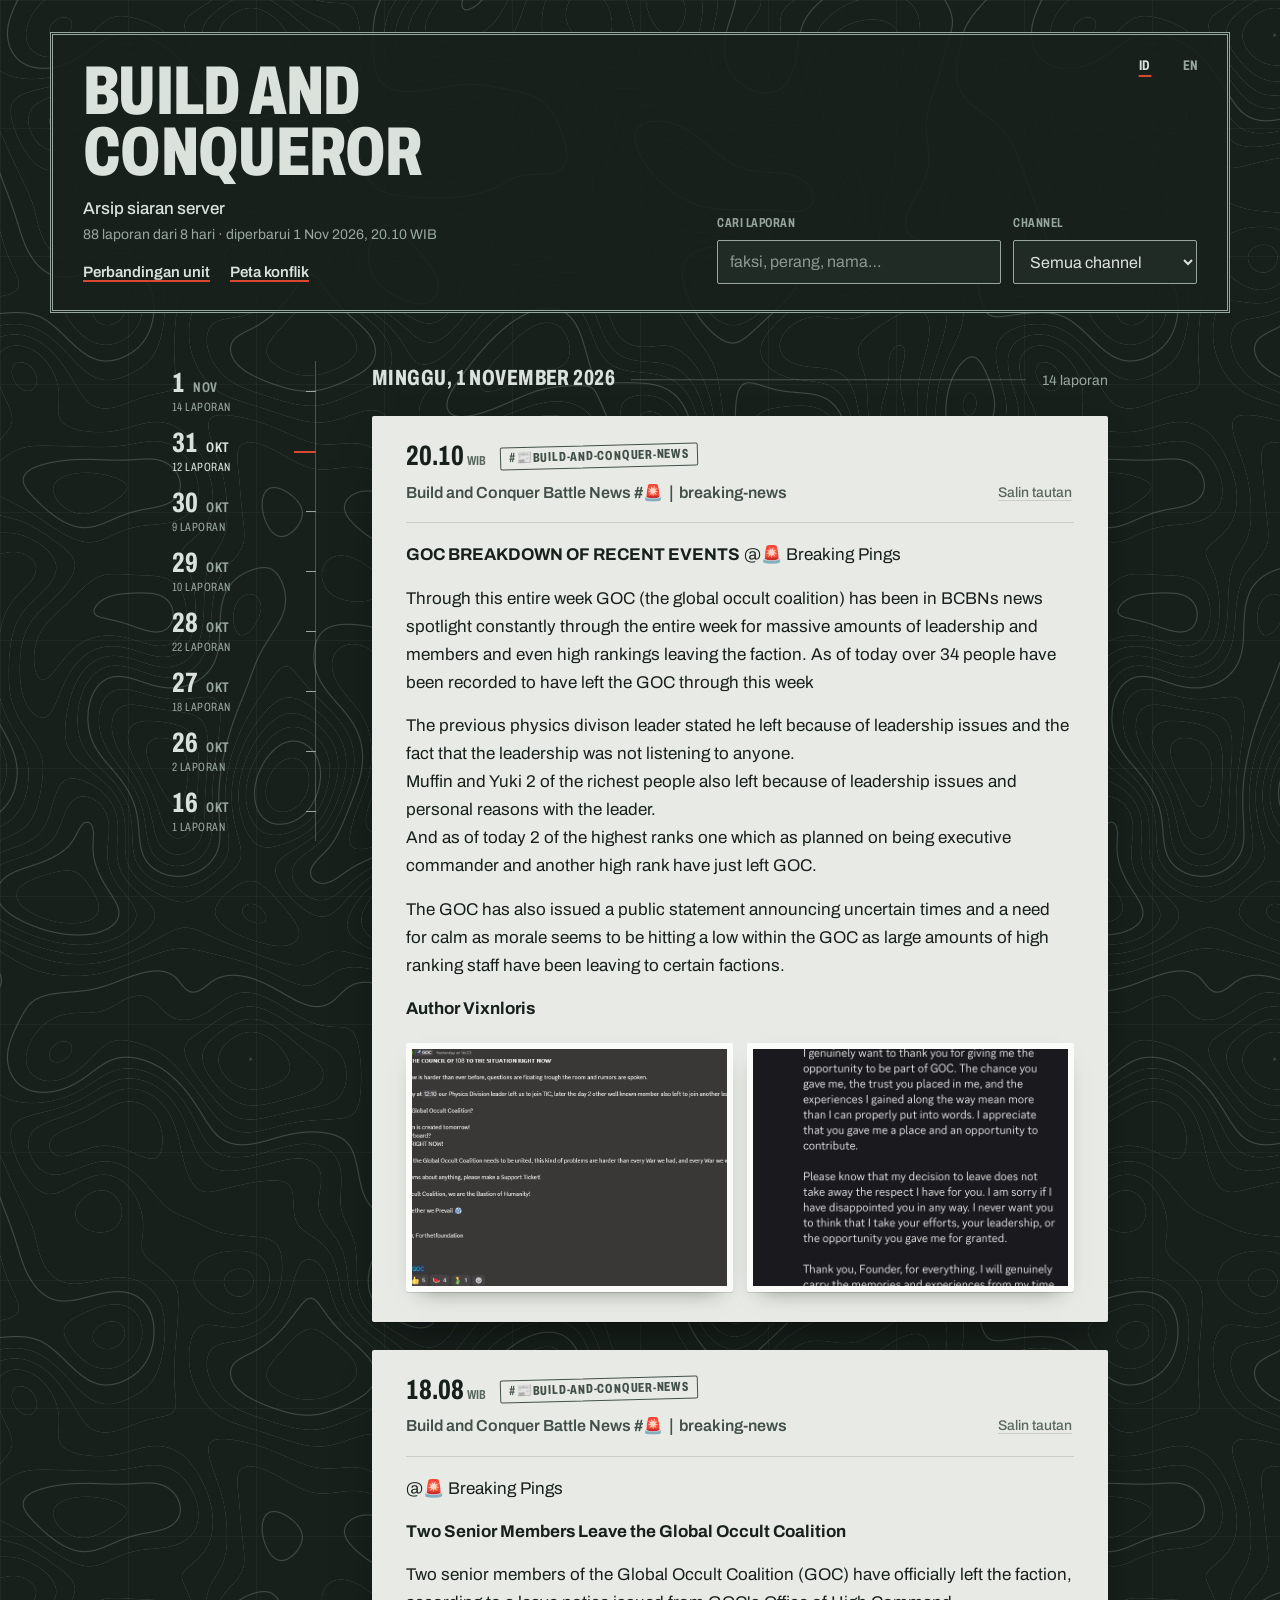
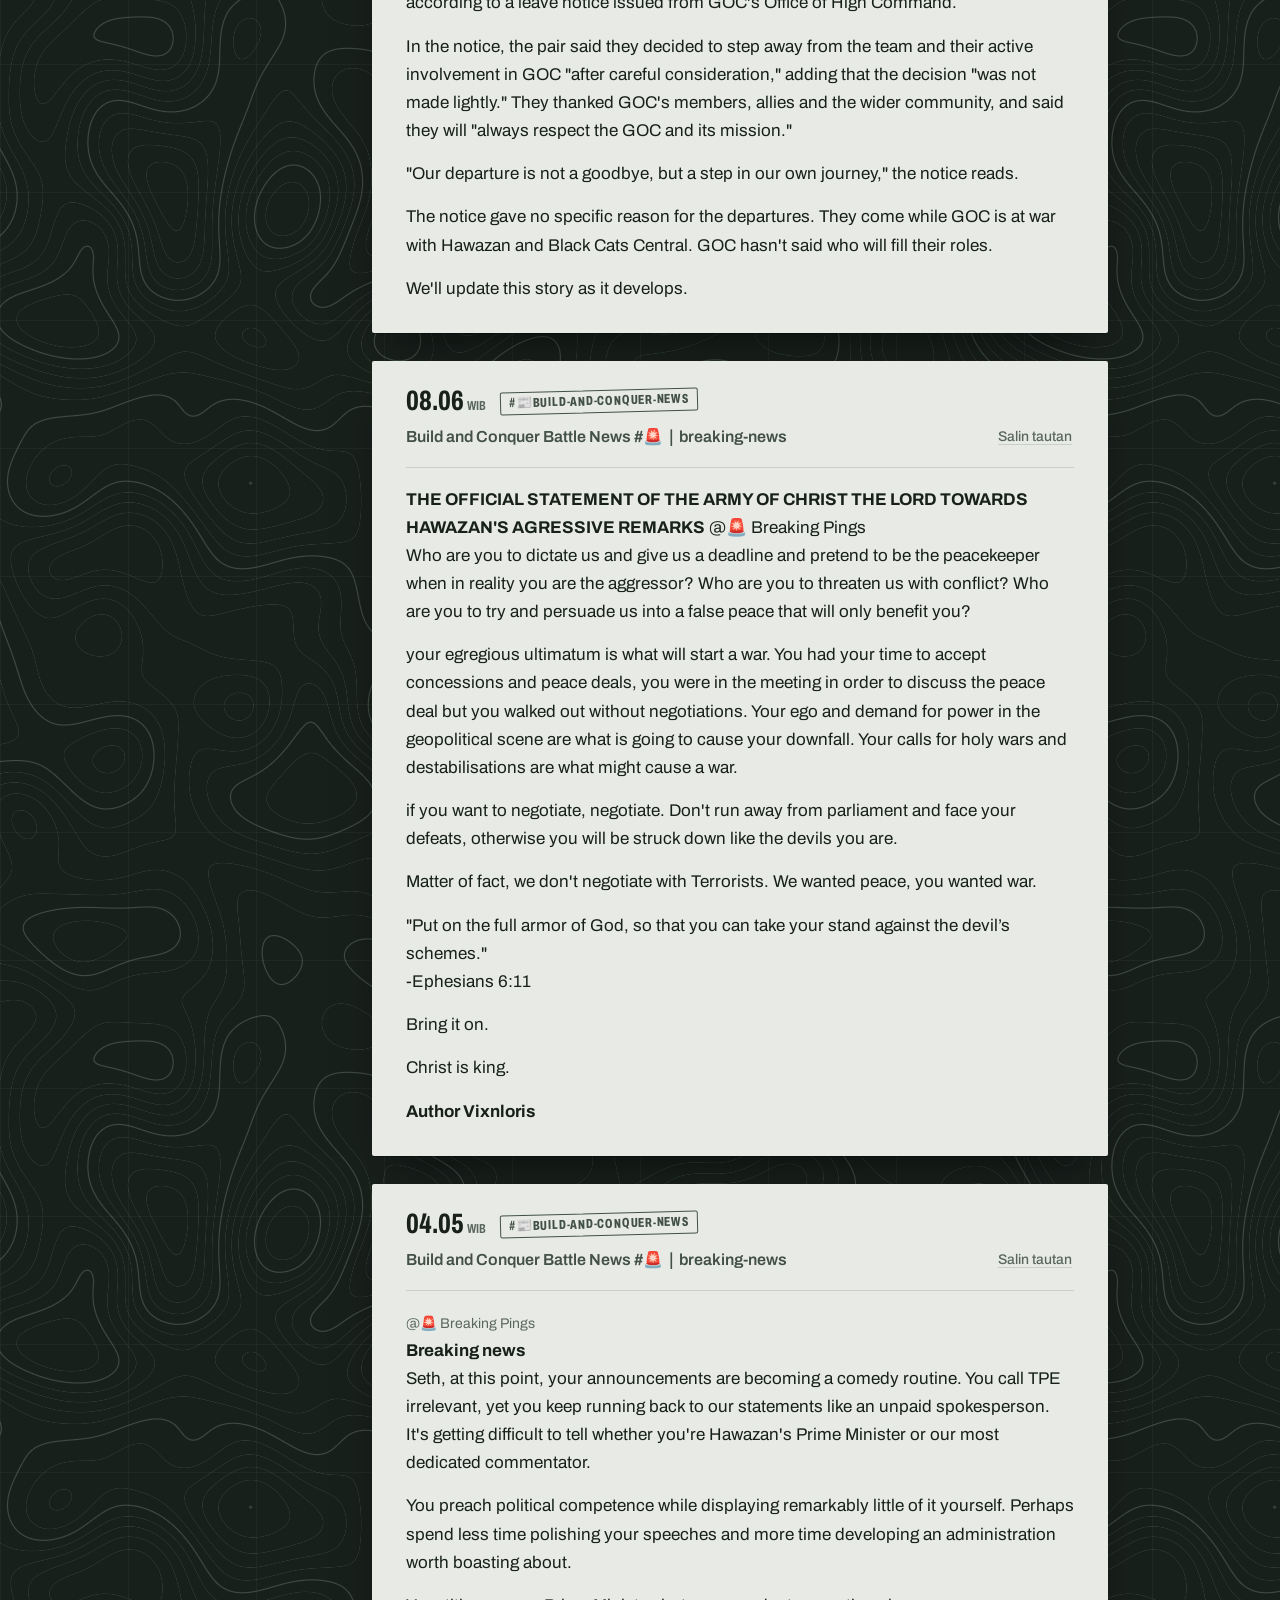
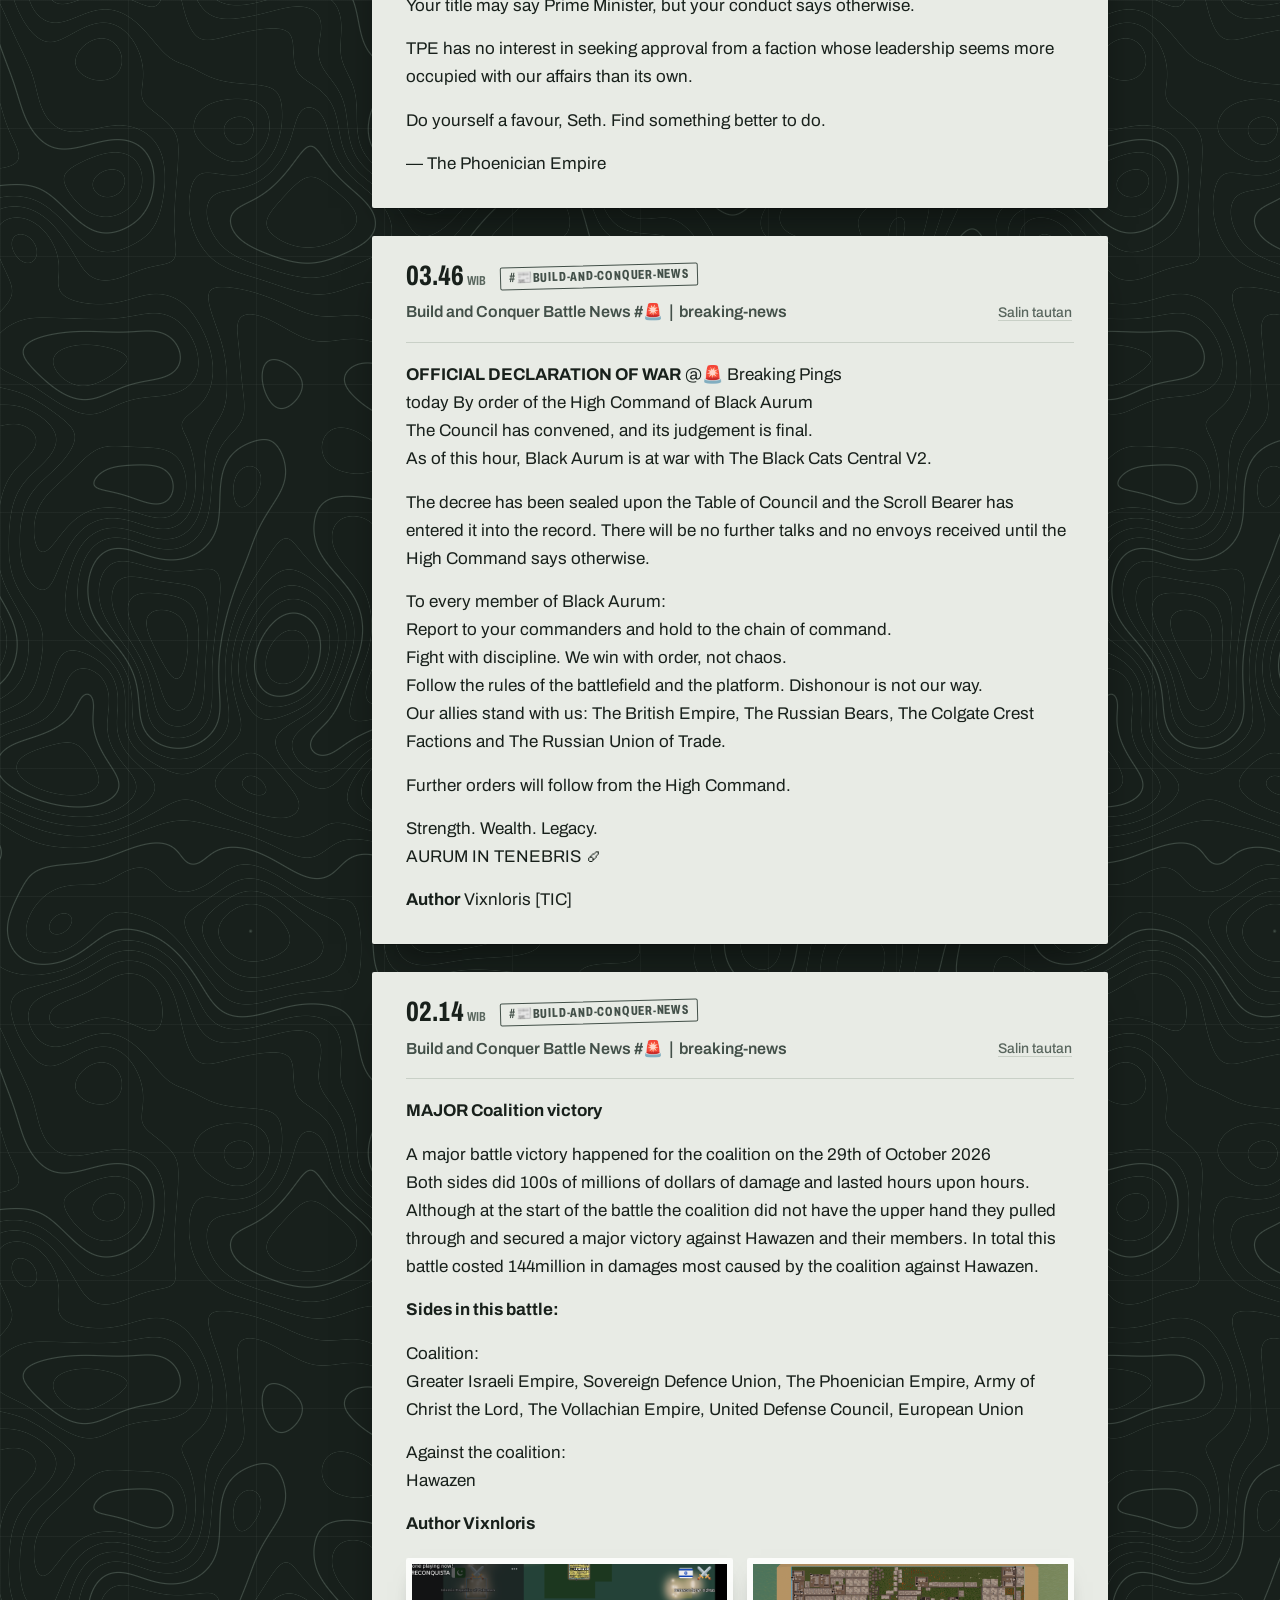
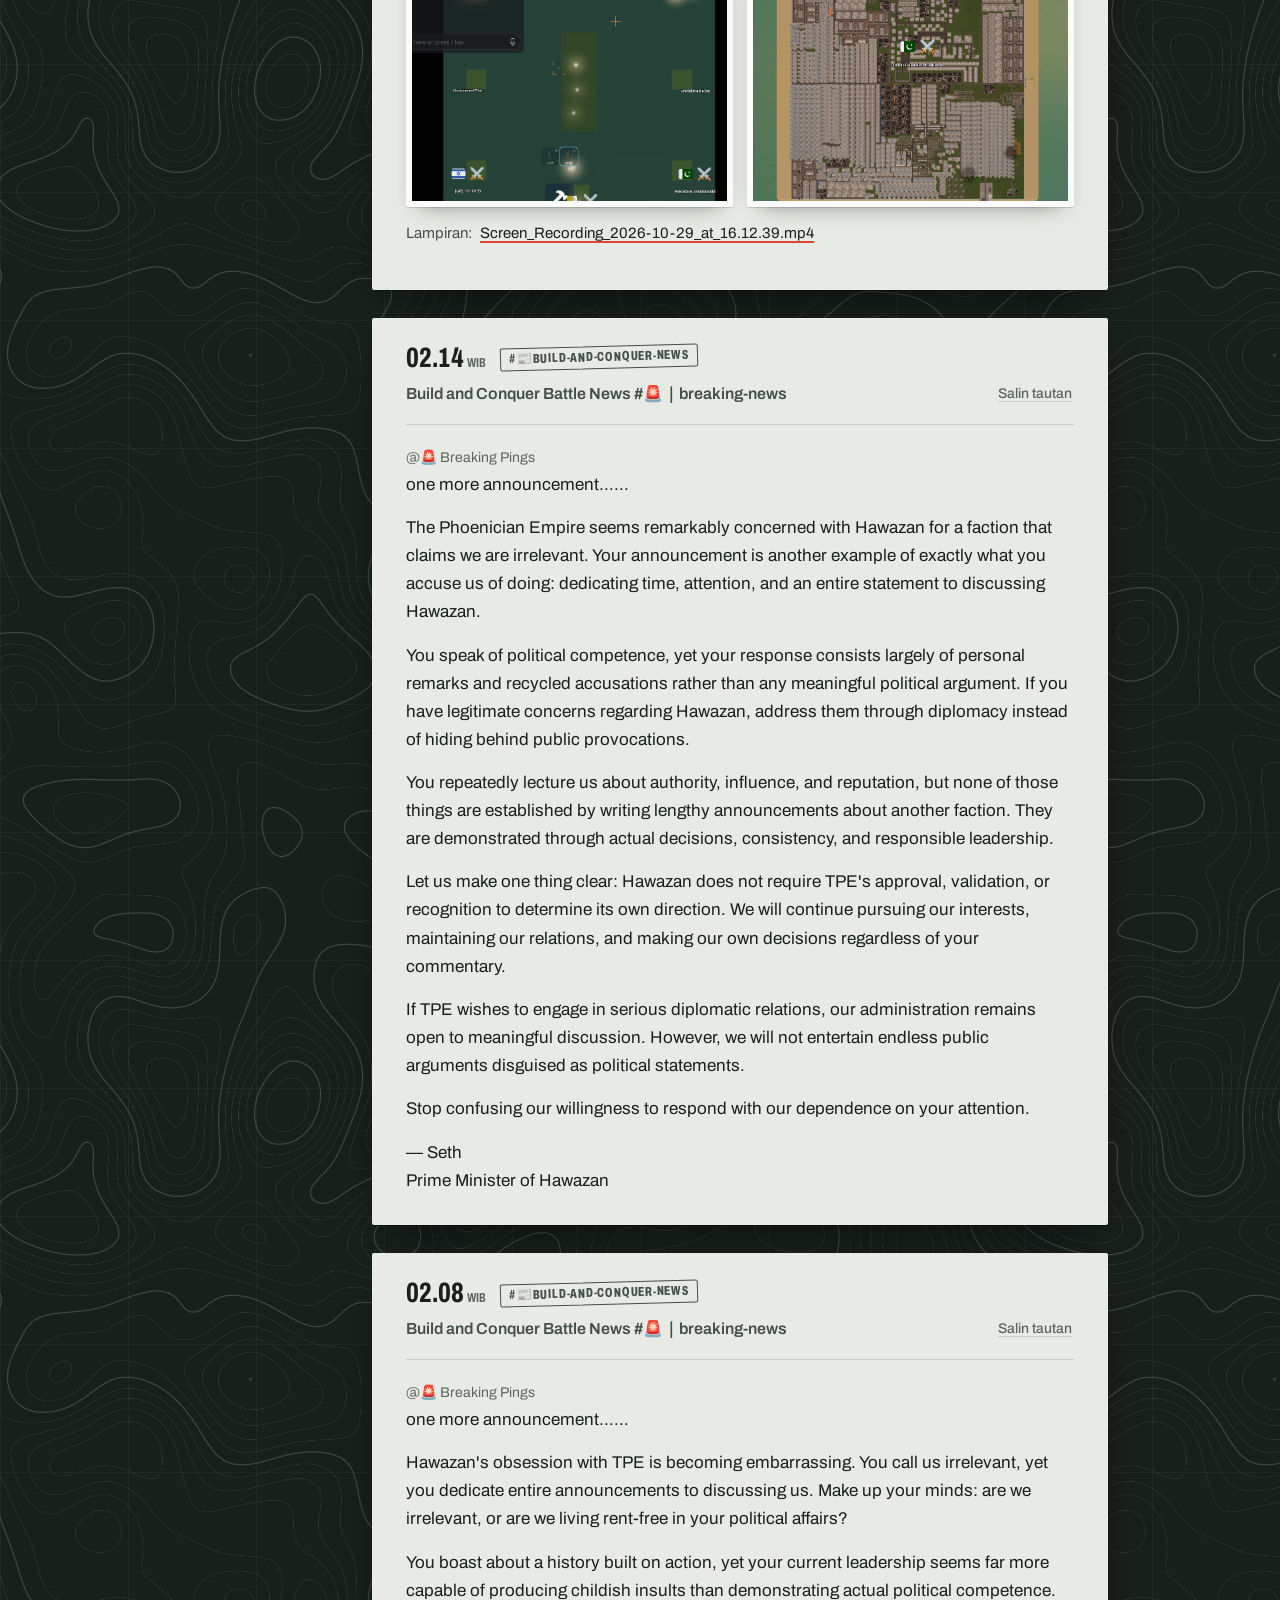
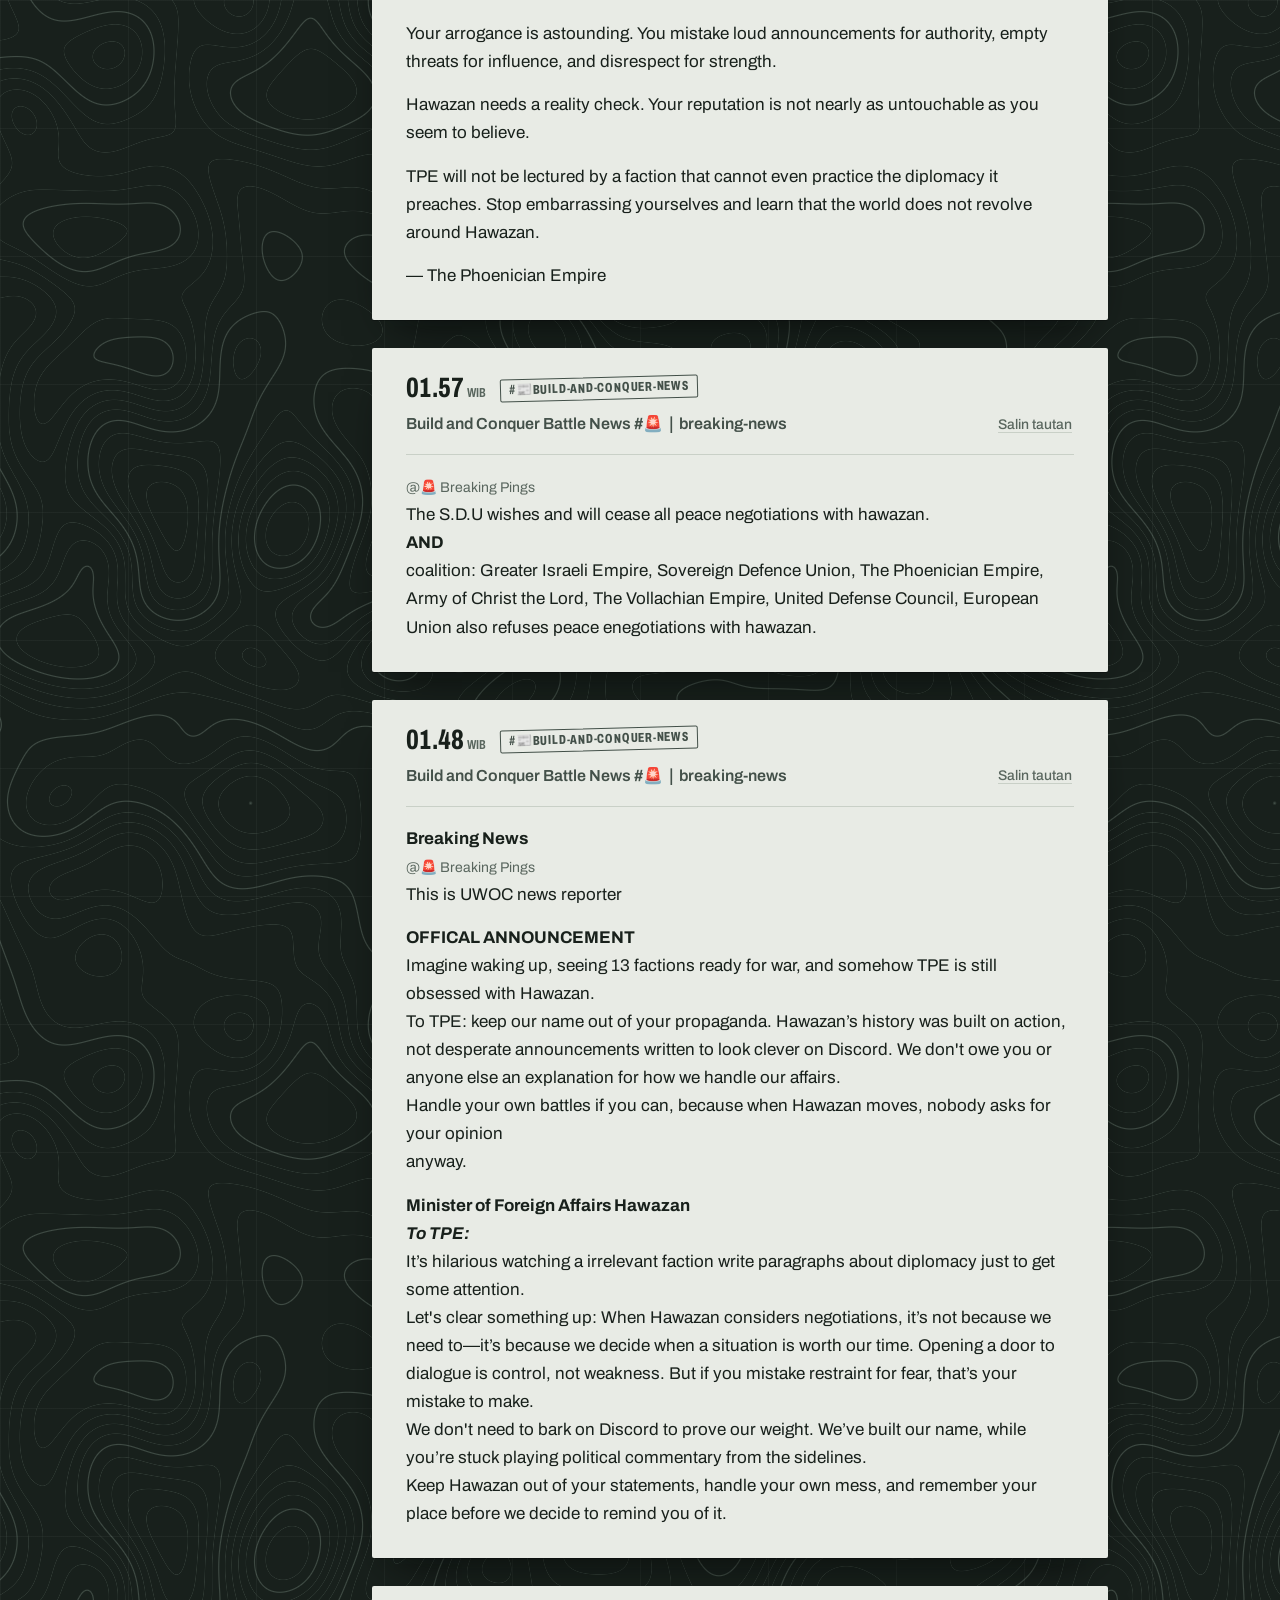
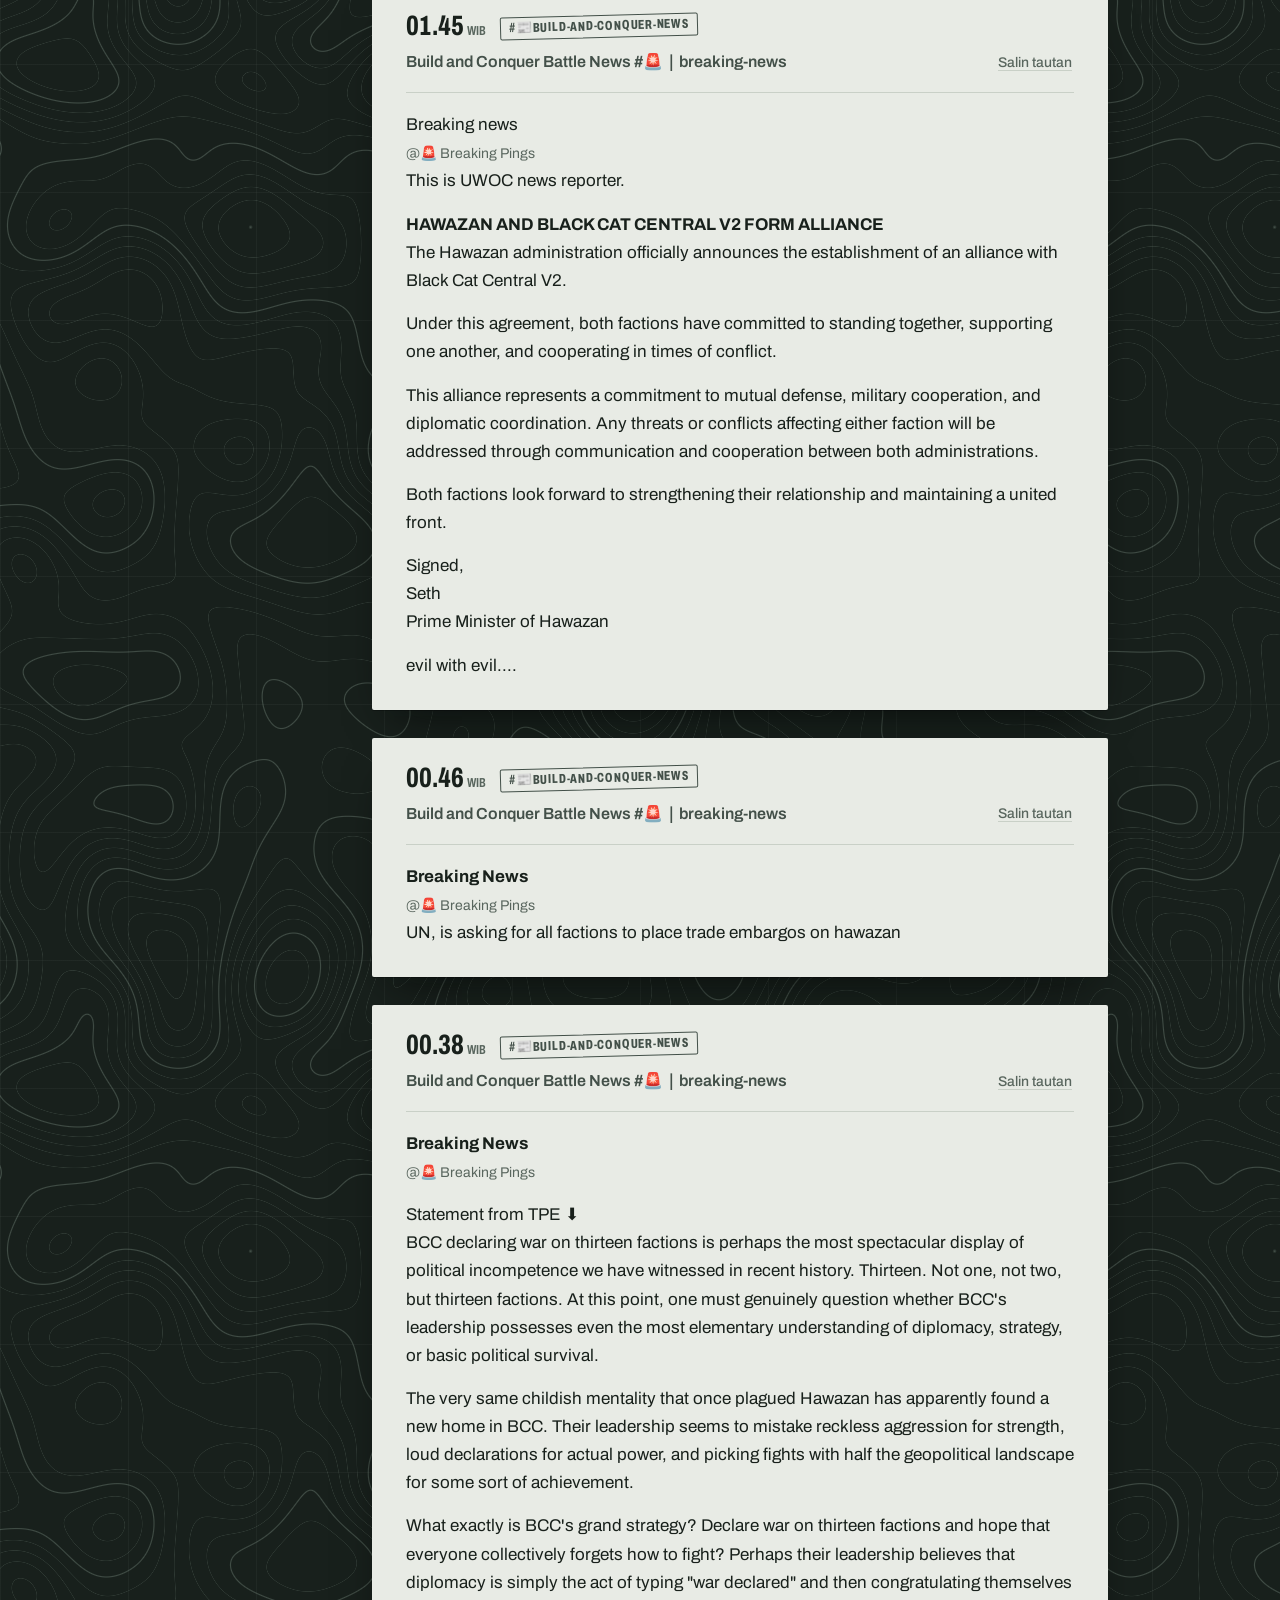
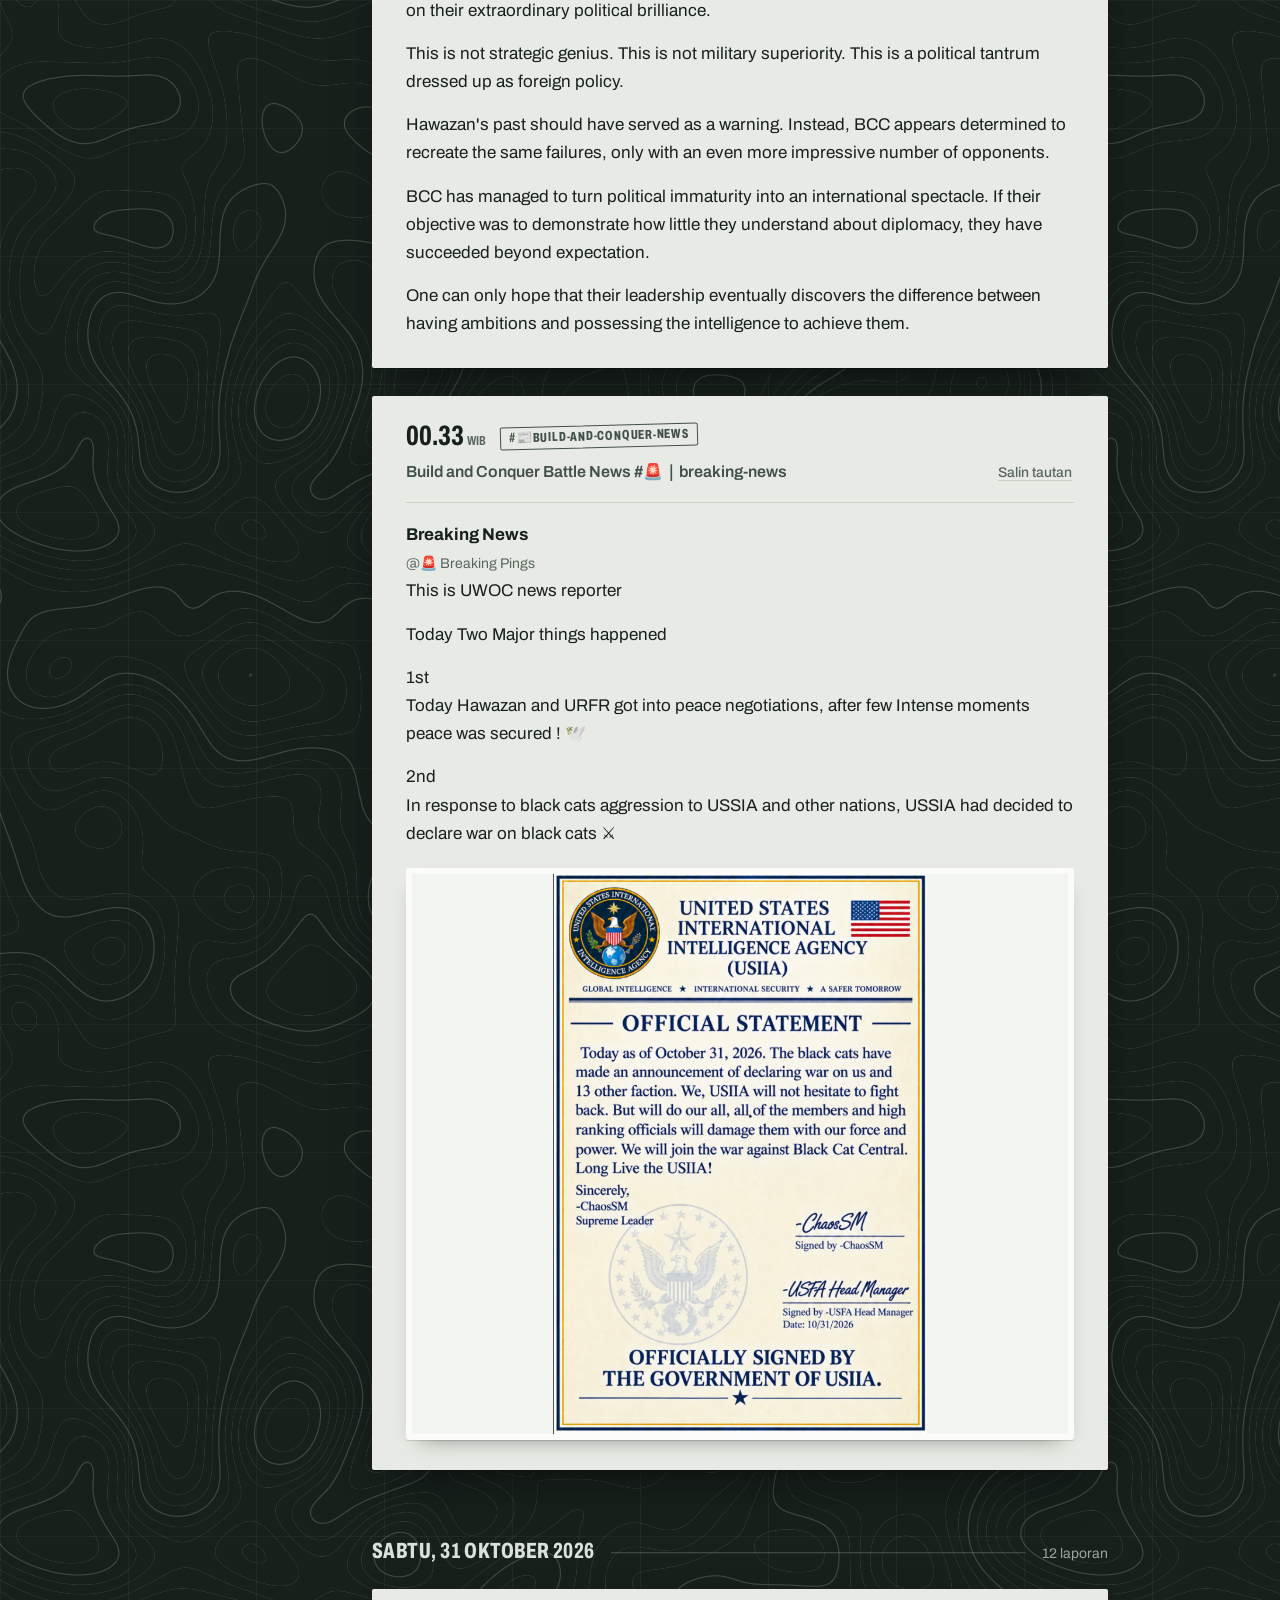
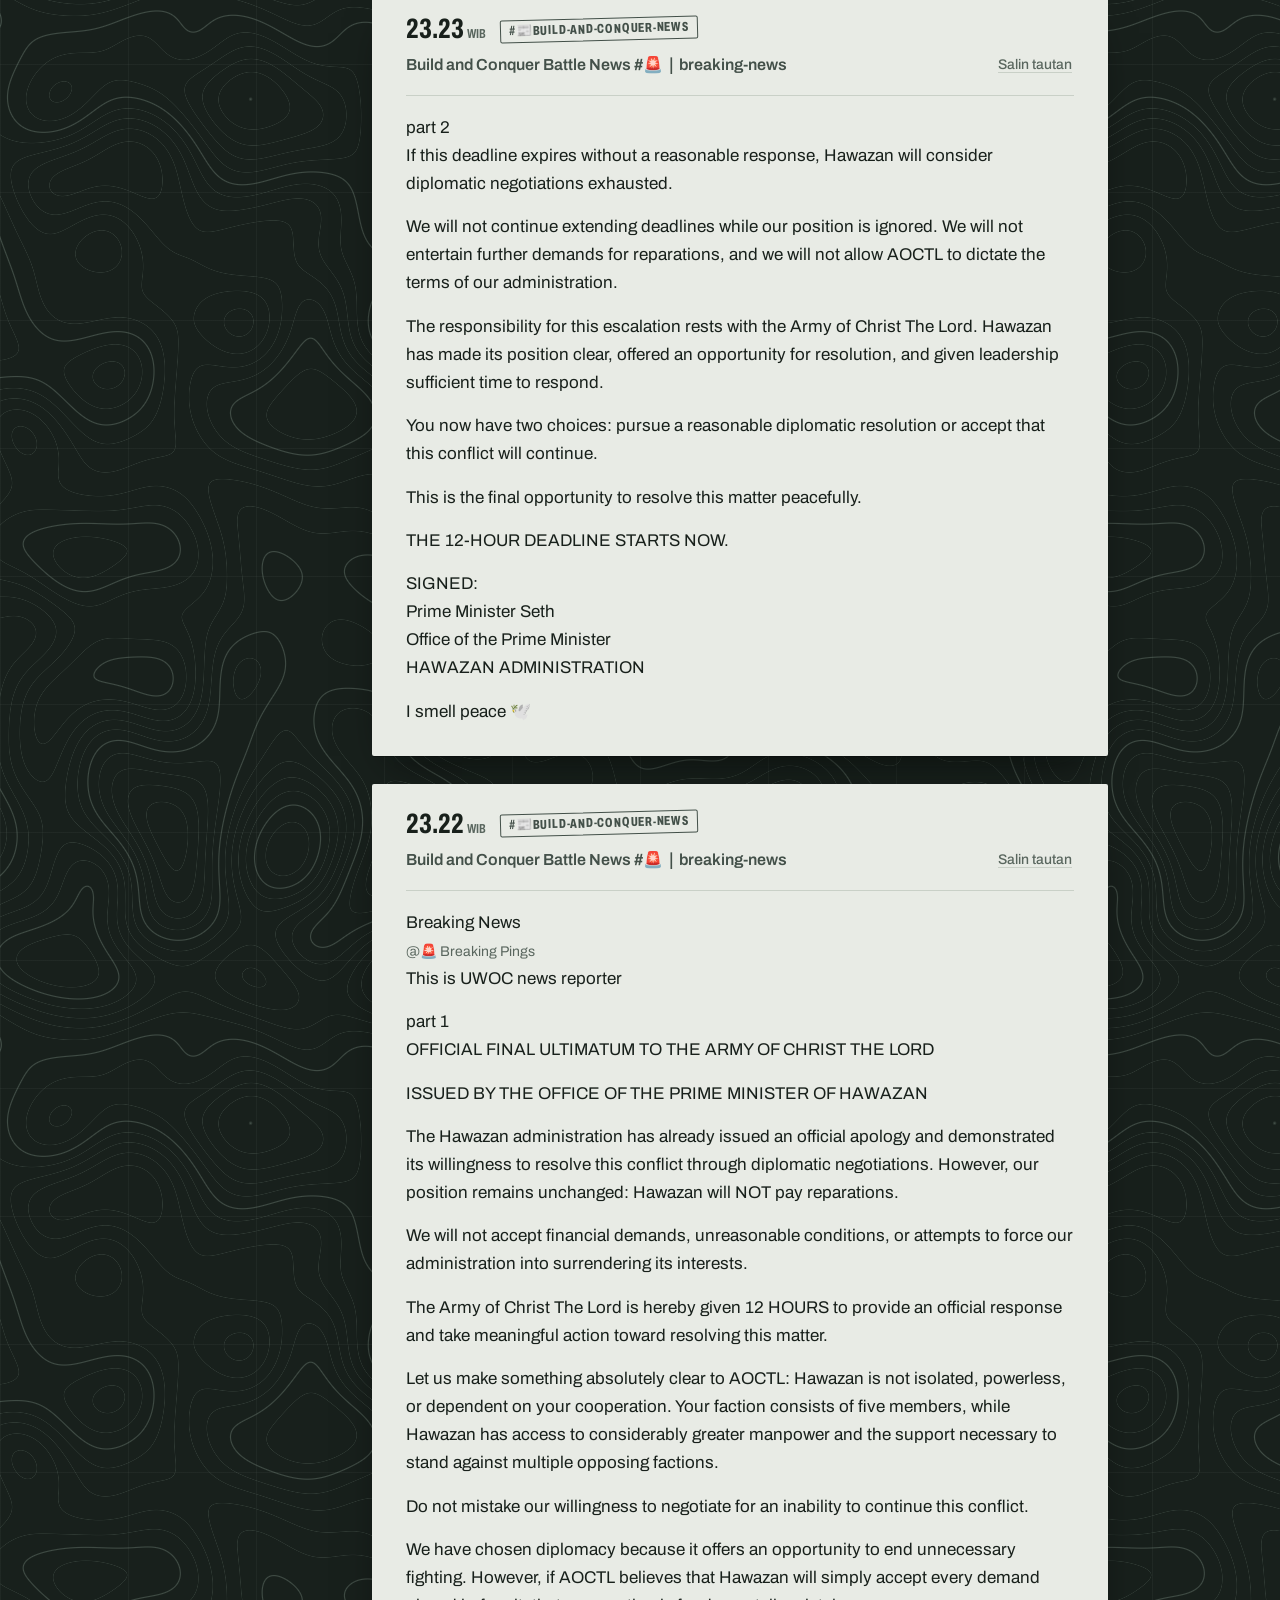
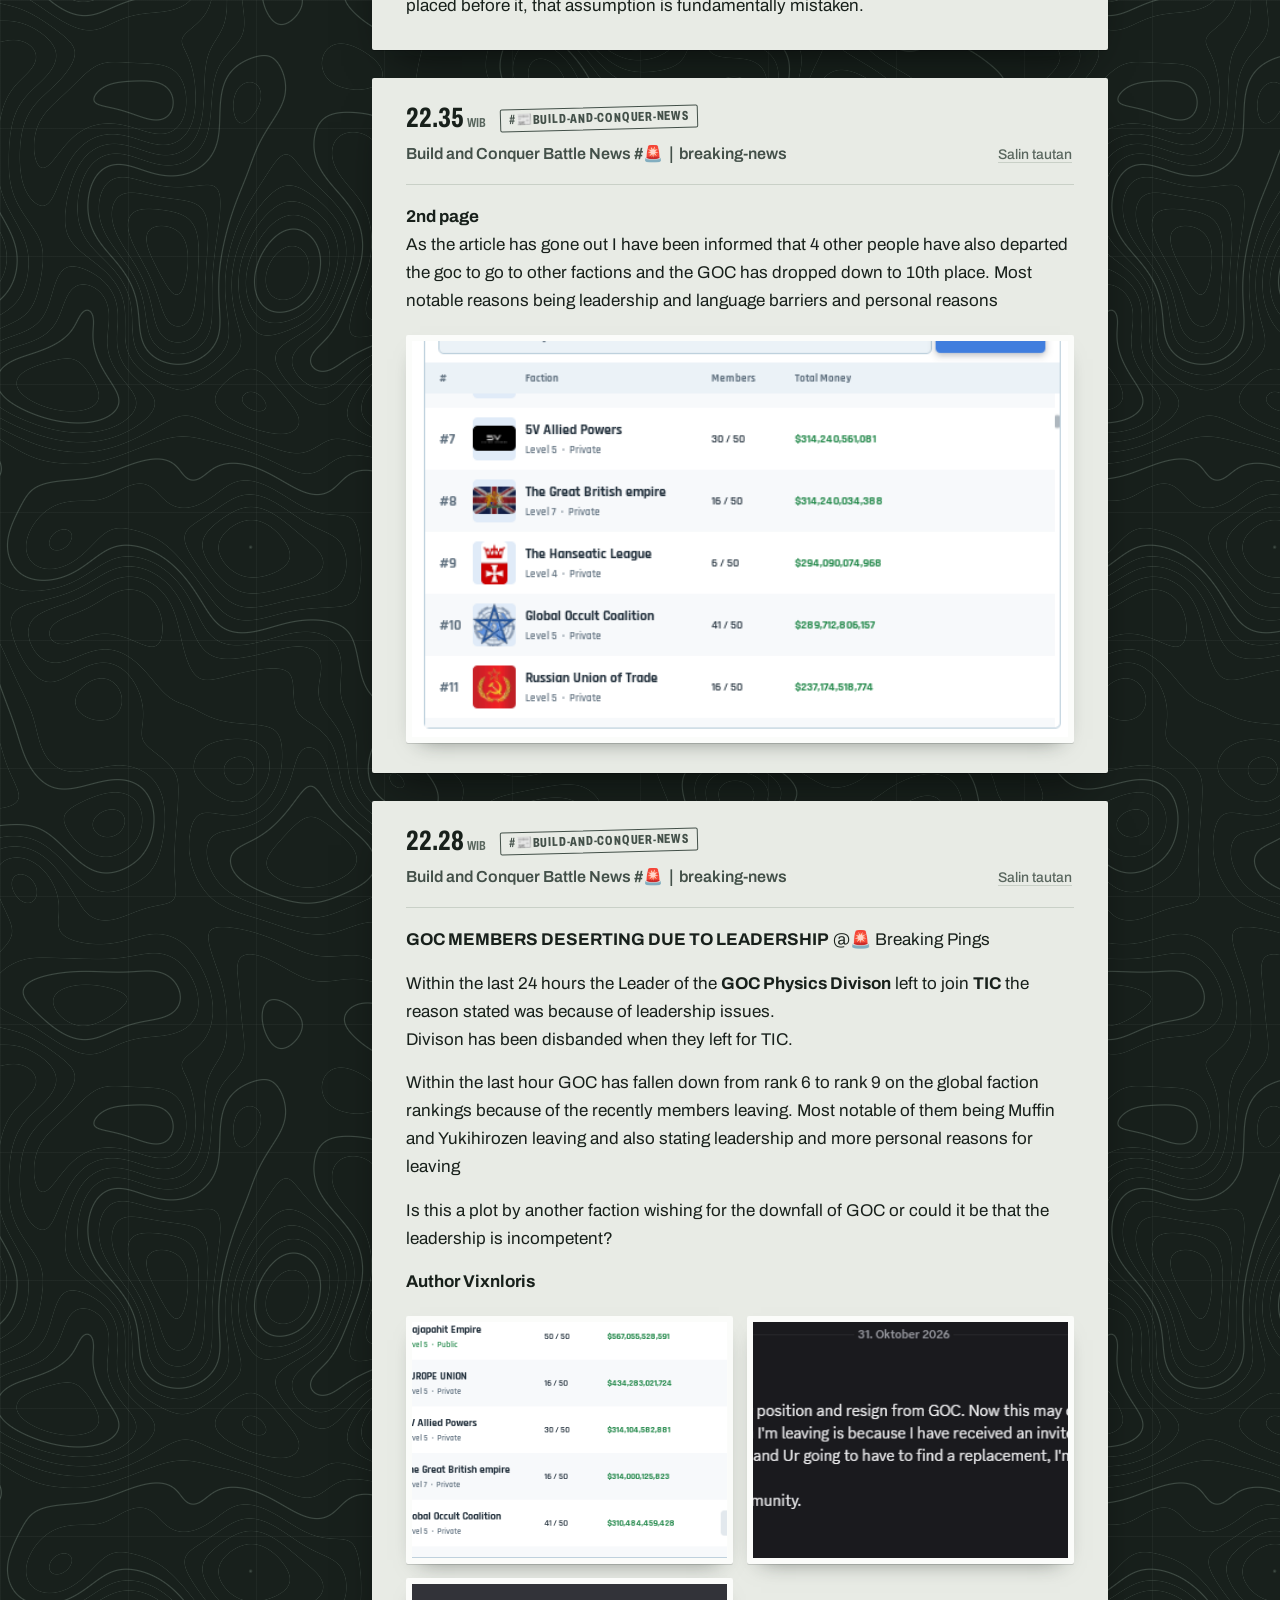
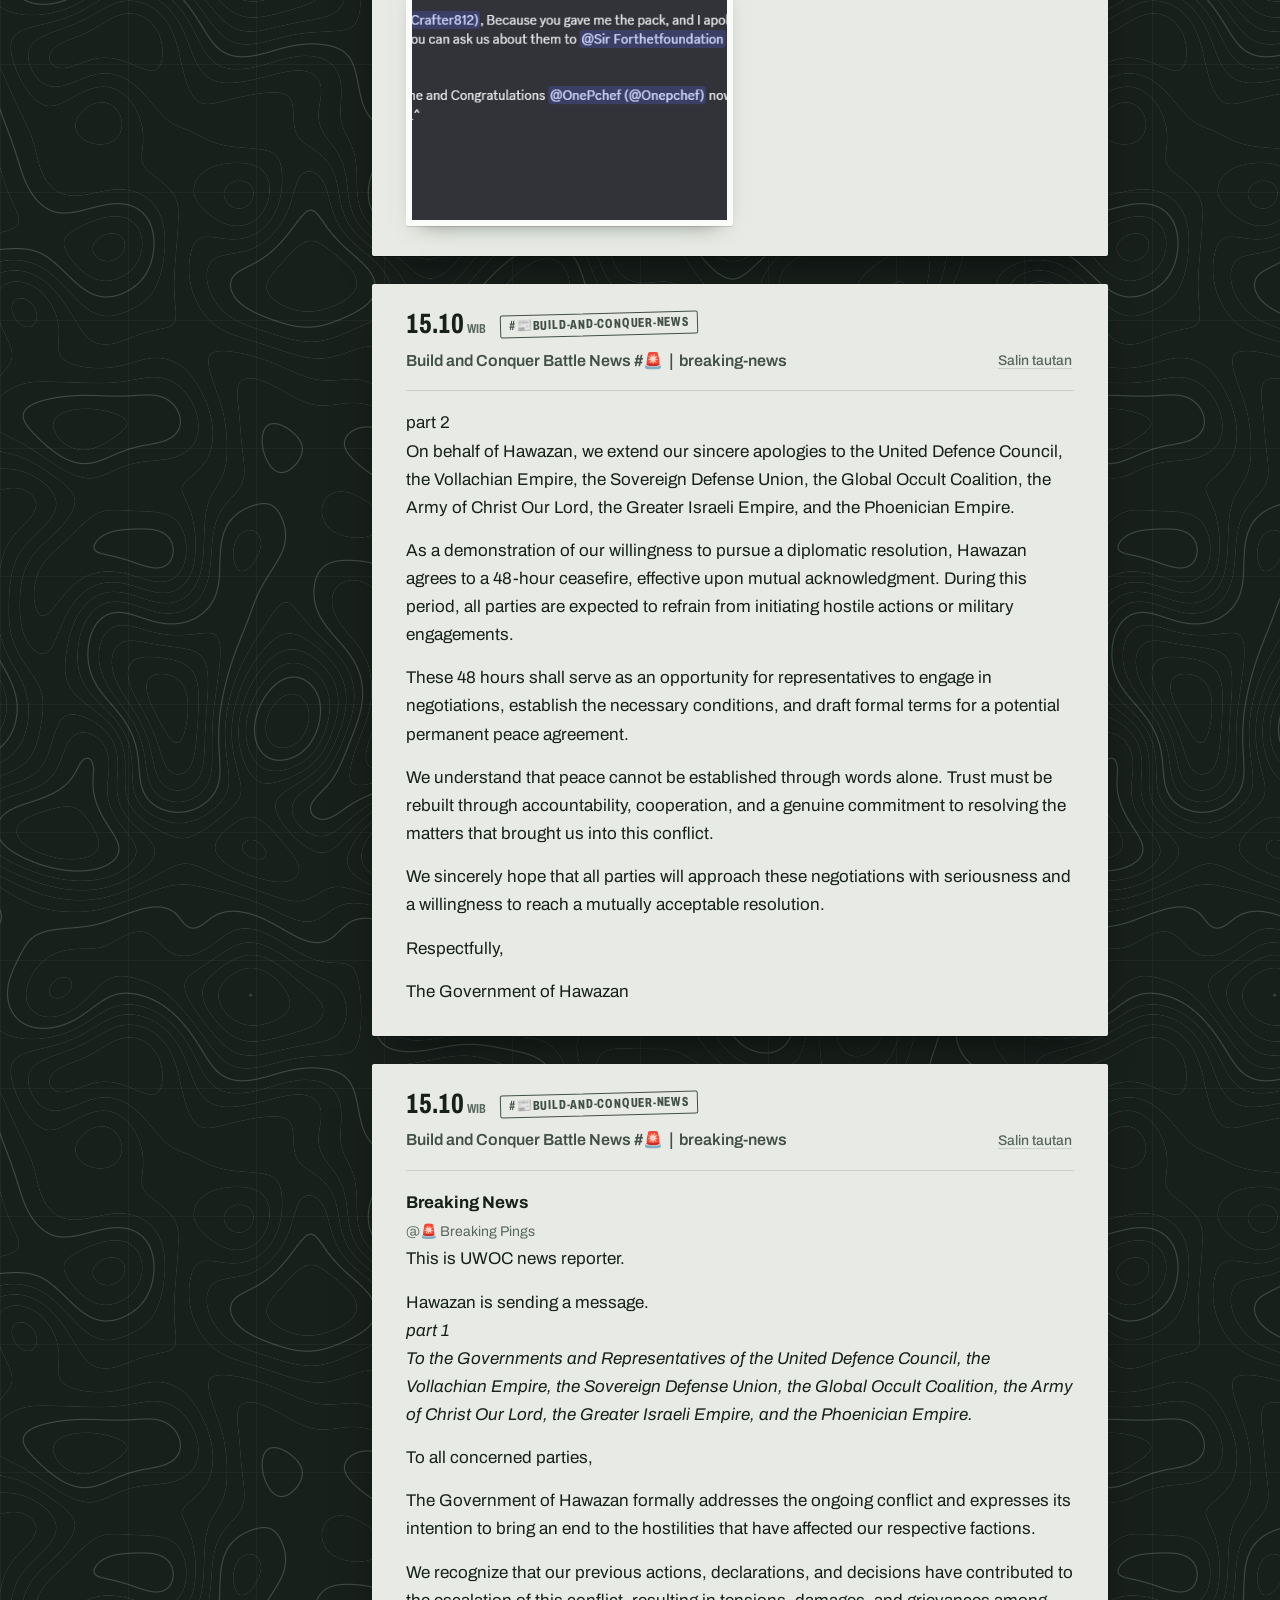
==== commit 4fd44673: "feat: halaman peta konflik dari berita 26 Okt - 1 Nov Rangkuman manual siapa lawan siapa (perang Haw" ====
--- a/public/index.html
+++ b/public/index.html
@@ -20,7 +20,7 @@
       <h1>Build And<br>Conqueror</h1>
       <p class="subtitle" data-i18n="archiveSubtitle">Arsip siaran server</p>
       <p class="meta" id="meta" data-i18n="opening">Membuka arsip…</p>
-      <nav class="pages" data-i18n-label="pages" aria-label="Halaman"><a href="unit.html" data-i18n="unitsLink">Perbandingan unit</a></nav>
+      <nav class="pages" data-i18n-label="pages" aria-label="Halaman"><a href="unit.html" data-i18n="unitsLink">Perbandingan unit</a><a href="konflik.html" data-i18n="conflictsLink">Peta konflik</a></nav>
     </div>
     <form class="tools" id="tools" role="search">
       <label class="field field-search">
--- a/public/style.css
+++ b/public/style.css
@@ -199,6 +199,7 @@
 .body p:last-child { margin-bottom: 0; }
 .body strong { font-weight: 700; }
 .body .sub { color: var(--ink-faint); font-size: 0.875rem; }
+.body .spoiler { color: var(--ink-faint); font-size: 0.875rem; }
 .body blockquote { margin: 0 0 0.9em; padding-left: 14px; border-left: 1px solid var(--ink-faint); color: var(--ink-soft); }
 .body code { font-family: ui-monospace, Consolas, monospace; font-size: 0.875em; background: var(--paper-light); padding: 1px 5px; border-radius: 2px; }
 .body a { color: var(--ink); }
@@ -336,7 +337,7 @@
 
 /* --- Tautan antarhalaman ------------------------------------------------ */
 
-.pages { margin: 14px 0 0; font-size: 0.9375rem; font-weight: 600; }
+.pages { display: flex; flex-wrap: wrap; gap: 6px 20px; margin: 14px 0 0; font-size: 0.9375rem; font-weight: 600; }
 .pages a { color: var(--chalk); }
 .pages a:hover { text-decoration-thickness: 2.5px; }
 
@@ -392,6 +393,73 @@
 .unit-table td { color: var(--ink-soft); font-size: 0.9375rem; font-weight: 500; white-space: nowrap; }
 .unit-table td.best { color: var(--ink); font-weight: 780; }
 .unit-table td.none { color: var(--ink-faint); font-size: 0.8125rem; font-style: italic; }
+
+/* --- Peta konflik: satu lembar per perang -------------------------------- */
+
+.conflicts { max-width: 1180px; margin: 0 auto; padding: 48px 30px 96px; }
+.conflict { max-width: 62rem; margin: 0 auto 40px; padding: 26px 34px 30px; }
+.conflict-head { display: flex; flex-wrap: wrap; align-items: center; gap: 8px 16px; padding-bottom: 14px; border-bottom: 1px solid var(--paper-edge); }
+.conflict-head h2 { margin: 0; font-size: 1.875rem; font-weight: 780; font-stretch: 68%; line-height: 1; text-transform: uppercase; }
+/* Hanya perang yang masih berlangsung yang diberi cap merah pensil. */
+.conflict.is-active .stamp { border-color: var(--pencil); color: var(--pencil); }
+.conflict-summary { max-width: 68ch; margin: 16px 0 22px; font-size: 1.0625rem; line-height: 1.6; }
+
+.versus { display: grid; grid-template-columns: minmax(0, 1fr) auto minmax(0, 1.4fr); gap: 0 28px; align-items: start; }
+.vs {
+  align-self: center;
+  margin: 0;
+  color: var(--ink-faint);
+  font-size: 1.25rem;
+  font-weight: 760;
+  font-stretch: 68%;
+  text-transform: uppercase;
+}
+.side h3 {
+  margin: 0 0 6px;
+  padding-bottom: 6px;
+  border-bottom: 1.5px solid var(--ink-soft);
+  color: var(--ink-soft);
+  font-size: 0.8125rem;
+  font-weight: 700;
+  font-stretch: 68%;
+  letter-spacing: 0.05em;
+  text-transform: uppercase;
+}
+.side ul { margin: 0; padding: 0; list-style: none; }
+.faction { display: grid; grid-template-columns: minmax(0, 1fr) auto; gap: 2px 10px; padding: 8px 0; border-bottom: 1px solid var(--paper-edge); }
+.faction-name { font-weight: 650; }
+.faction small { grid-column: 1 / -1; color: var(--ink-faint); font-size: 0.8125rem; line-height: 1.4; }
+.chip {
+  align-self: start;
+  padding: 1px 7px;
+  border: 1px solid var(--ink-soft);
+  border-radius: 2px;
+  color: var(--ink-soft);
+  font-size: 0.75rem;
+  font-weight: 700;
+  font-stretch: 68%;
+  letter-spacing: 0.05em;
+  text-transform: uppercase;
+  white-space: nowrap;
+}
+.faction.is-active .chip { background: var(--ink); border-color: var(--ink); color: var(--paper-light); }
+.faction:not(.is-active) .faction-name { color: var(--ink-faint); }
+.faction.is-disbanded .faction-name { text-decoration: line-through; text-decoration-color: var(--ink-faint); }
+
+.timeline-title {
+  margin: 28px 0 8px;
+  color: var(--ink-soft);
+  font-size: 0.8125rem;
+  font-weight: 700;
+  font-stretch: 68%;
+  letter-spacing: 0.05em;
+  text-transform: uppercase;
+}
+.timeline { margin: 0; padding: 0; list-style: none; border-left: 1px solid var(--paper-edge); }
+.timeline li { display: grid; grid-template-columns: 4.5rem minmax(0, 1fr); gap: 12px; padding: 5px 0 5px 14px; }
+.timeline time { color: var(--ink-faint); font-size: 0.875rem; font-weight: 700; font-stretch: 68%; font-variant-numeric: tabular-nums; text-transform: uppercase; }
+.timeline a { color: var(--ink-faint); font-size: 0.875rem; white-space: nowrap; }
+.timeline a:hover { color: var(--ink); }
 
 /* --- Gerak: satu momen, pensil melingkari laporan tertaut ---------------- */
 
@@ -433,6 +501,12 @@
   .pencil { inset: -8px -6px; width: calc(100% + 12px); height: calc(100% + 16px); }
 
   .units { padding: 24px 16px 64px; }
+  .conflicts { padding: 24px 16px 64px; }
+  .conflict { padding: 20px 18px 24px; }
+  .conflict-head h2 { font-size: 1.5rem; }
+  .versus { grid-template-columns: minmax(0, 1fr); }
+  .vs { margin: 14px 0 10px; }
+  .timeline li { grid-template-columns: minmax(0, 1fr); gap: 0; }
 }
 @media (max-width: 480px) {
   .plates.many { grid-template-columns: minmax(0, 1fr); }
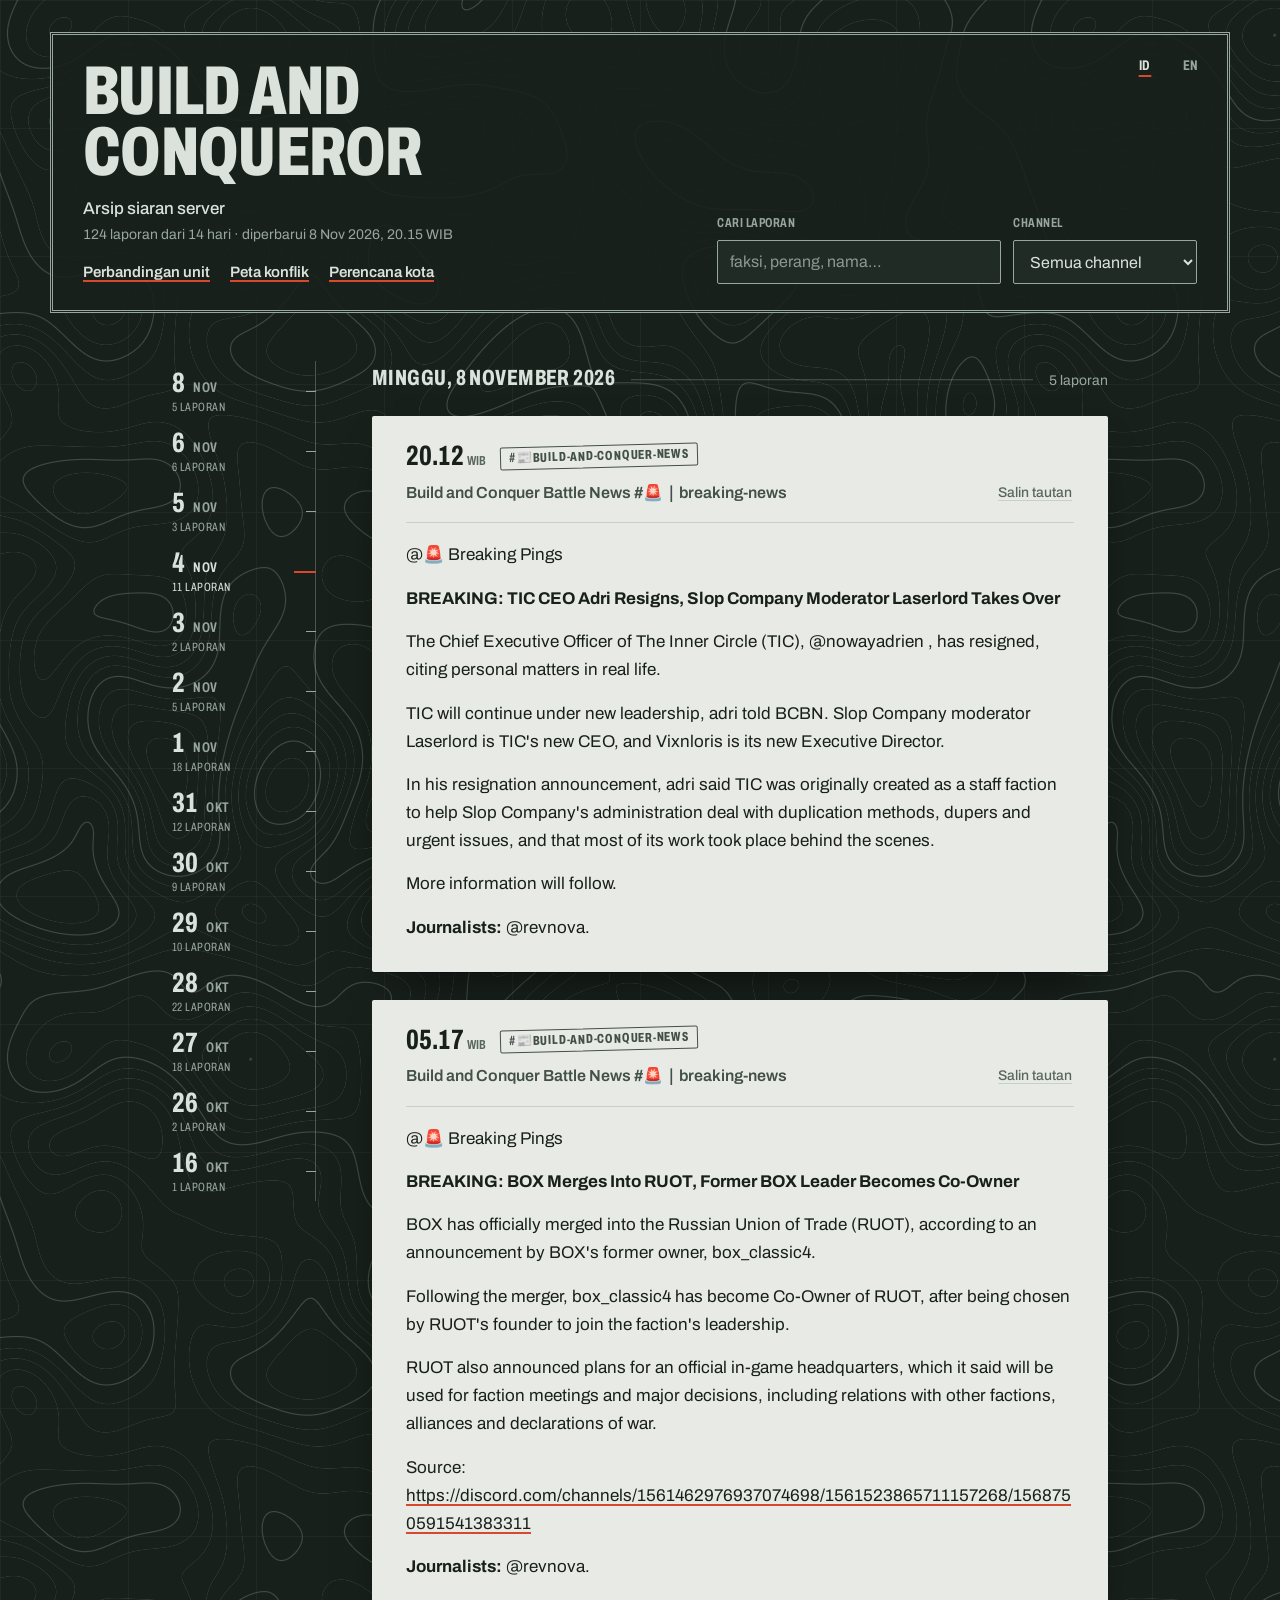
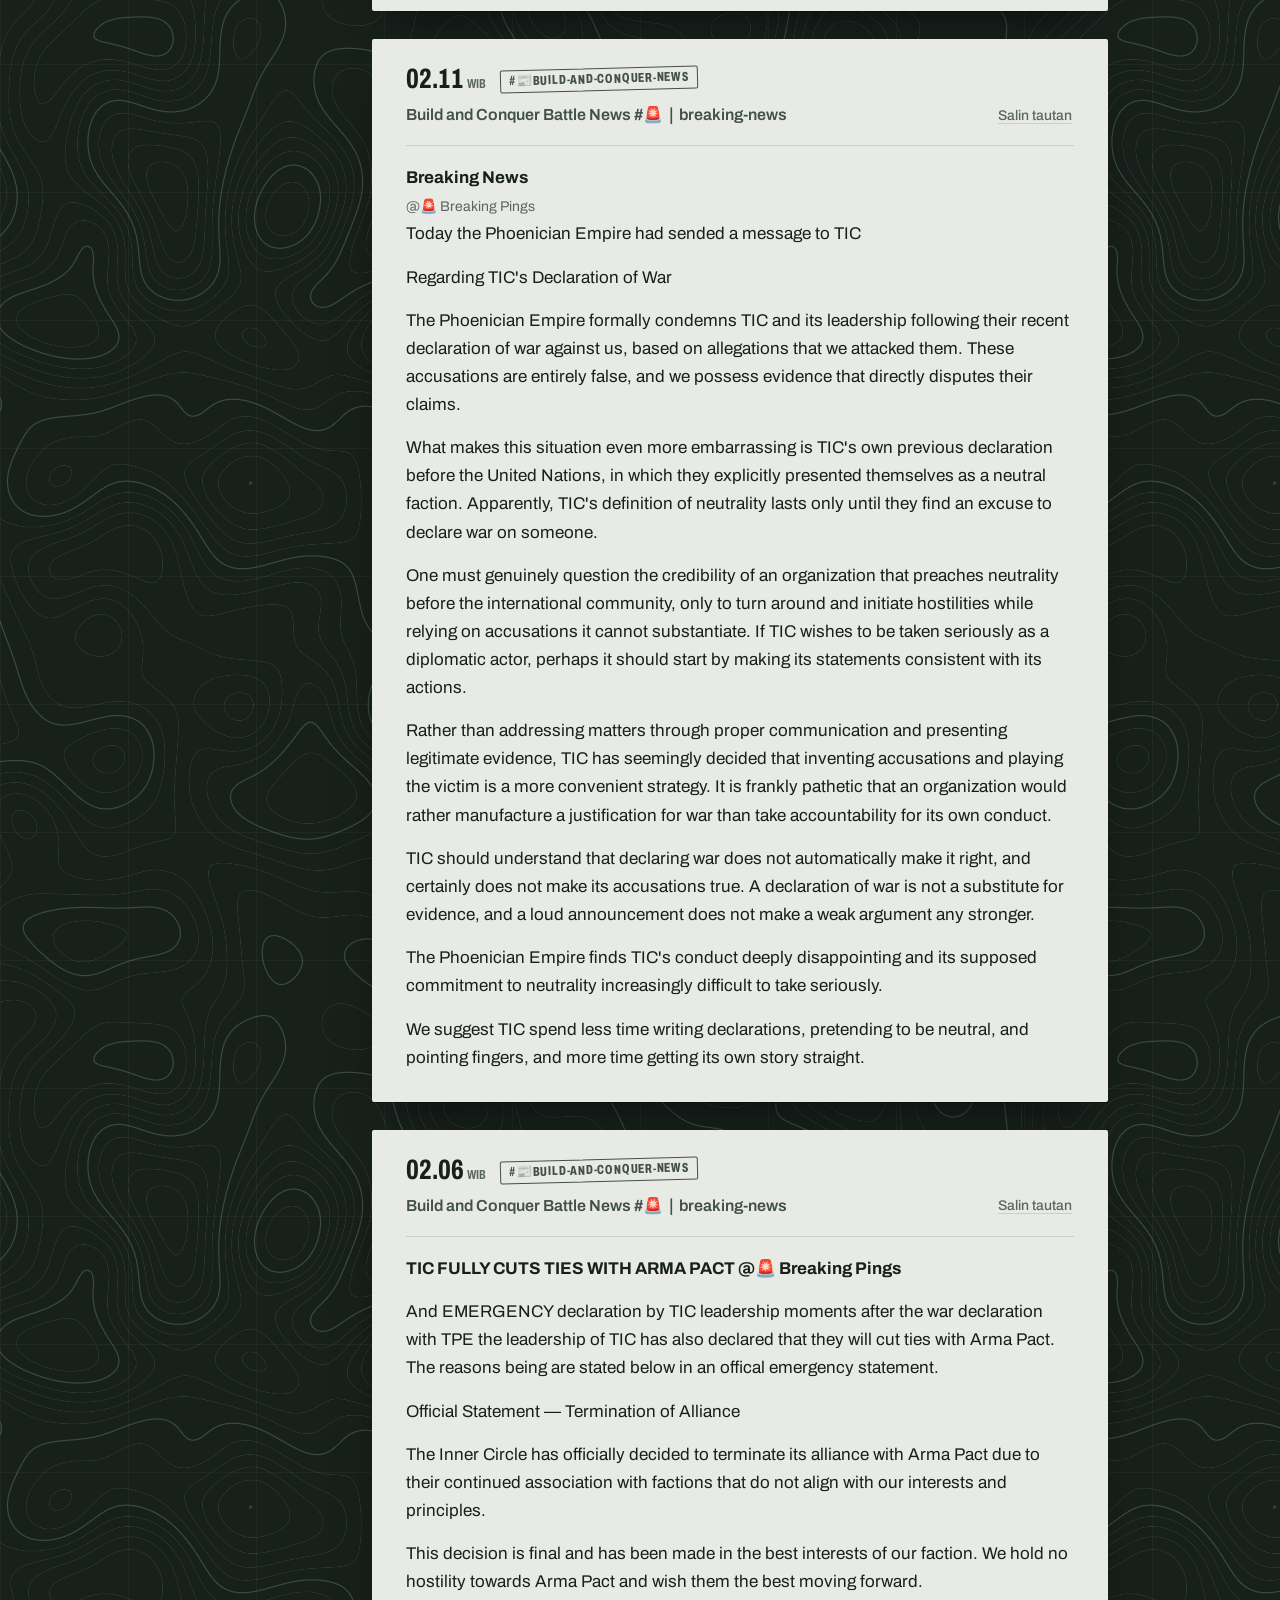
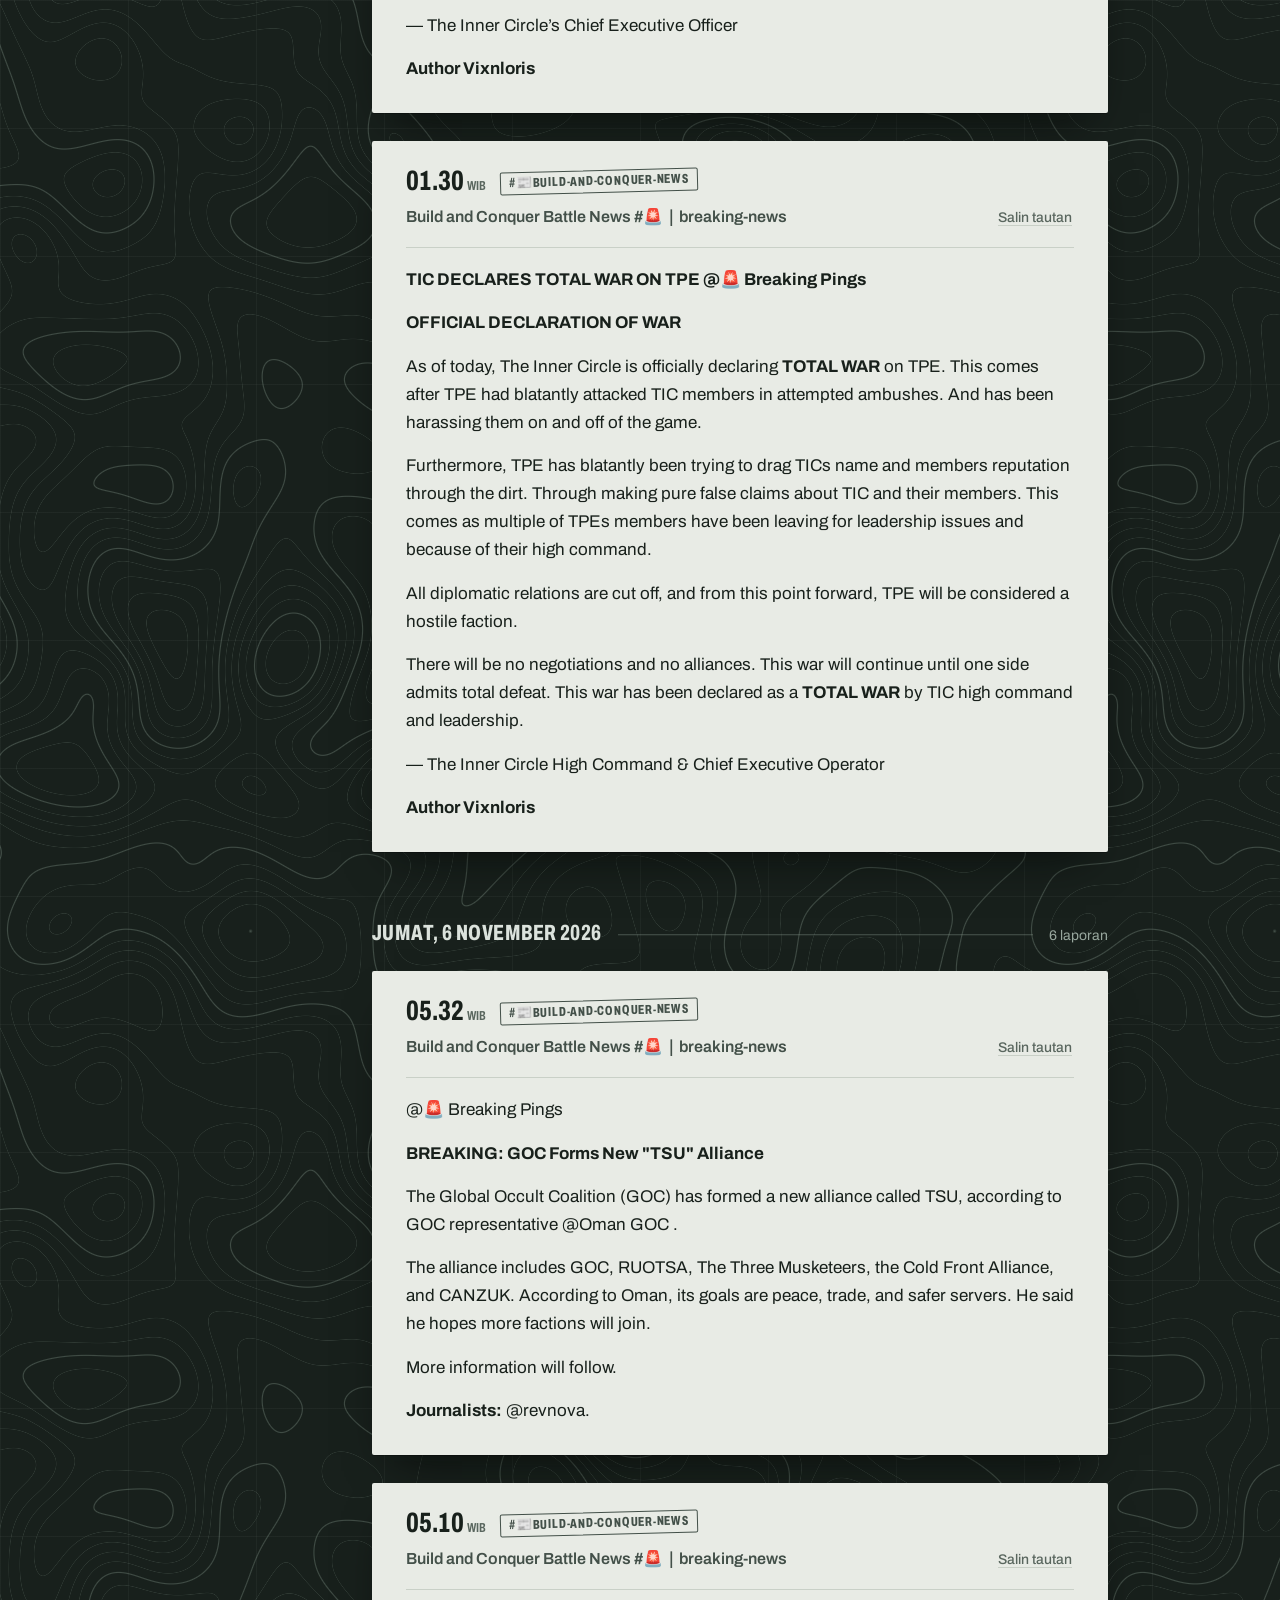
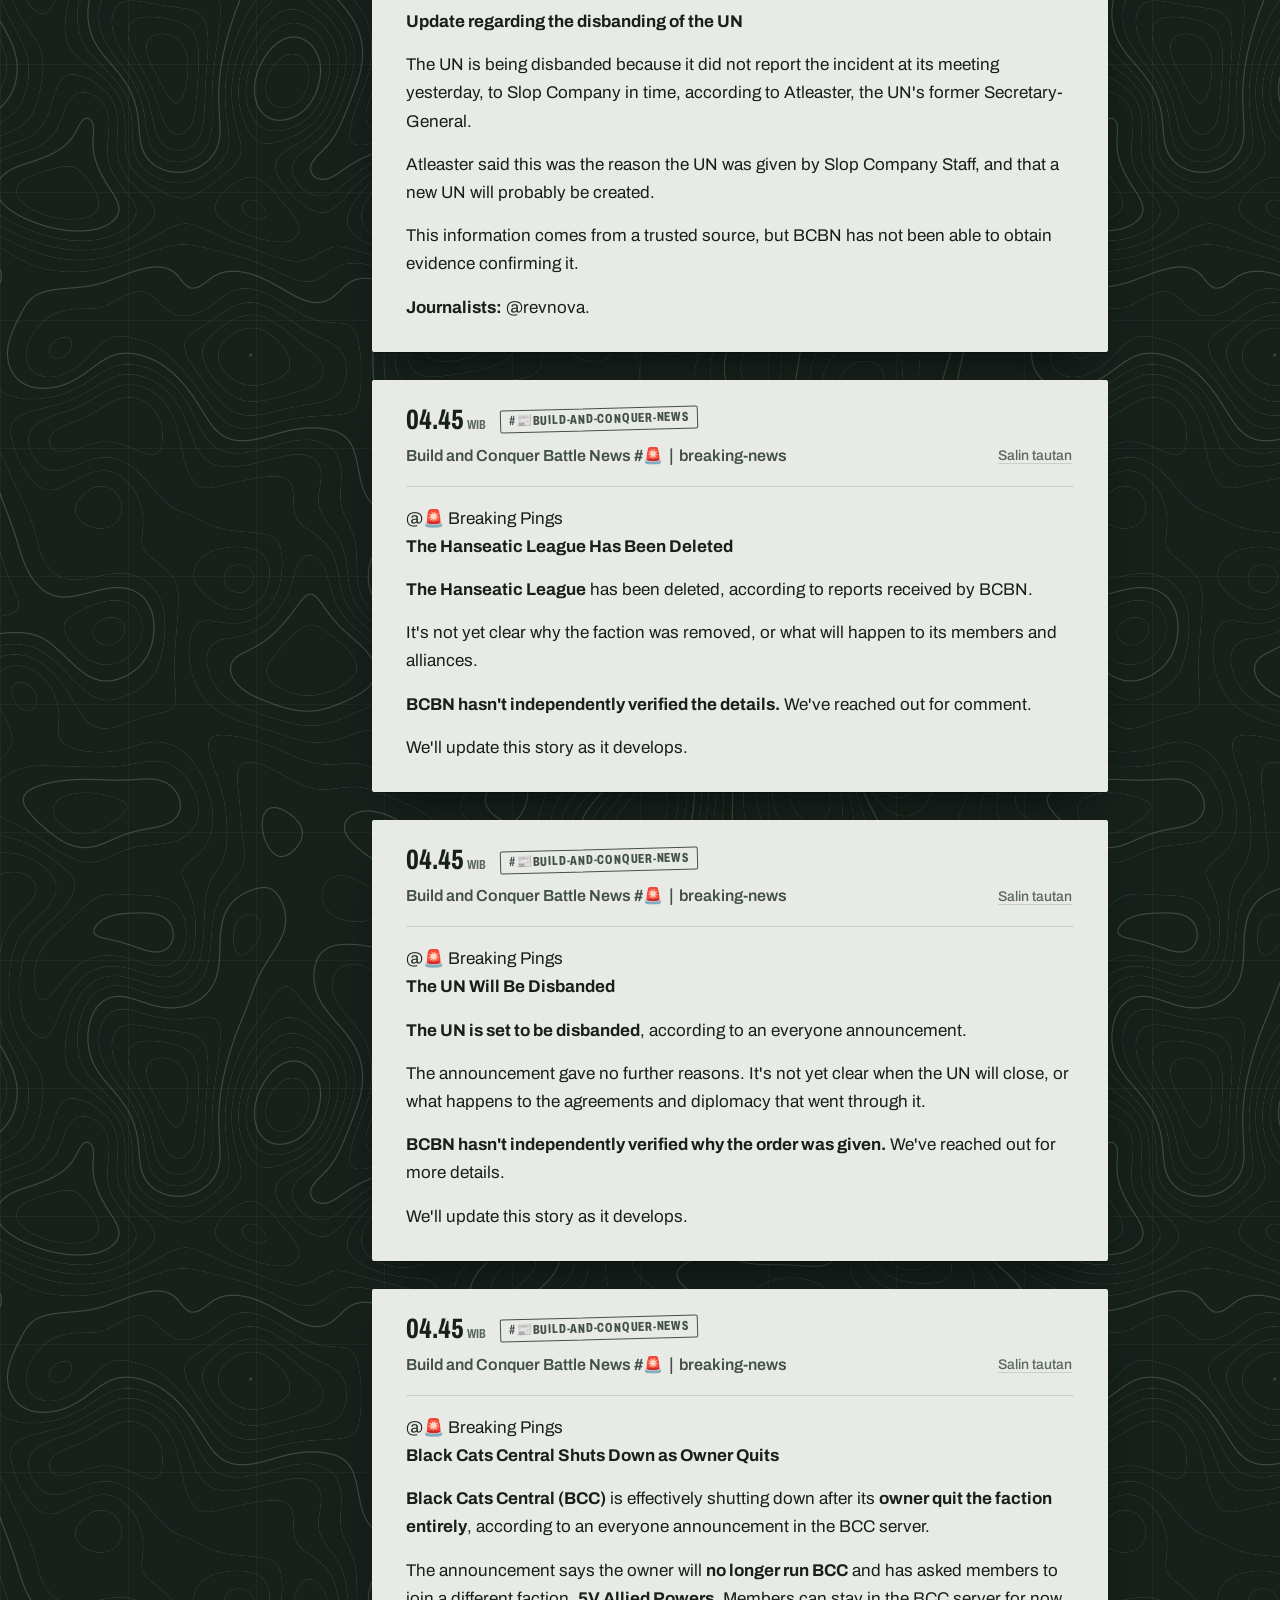
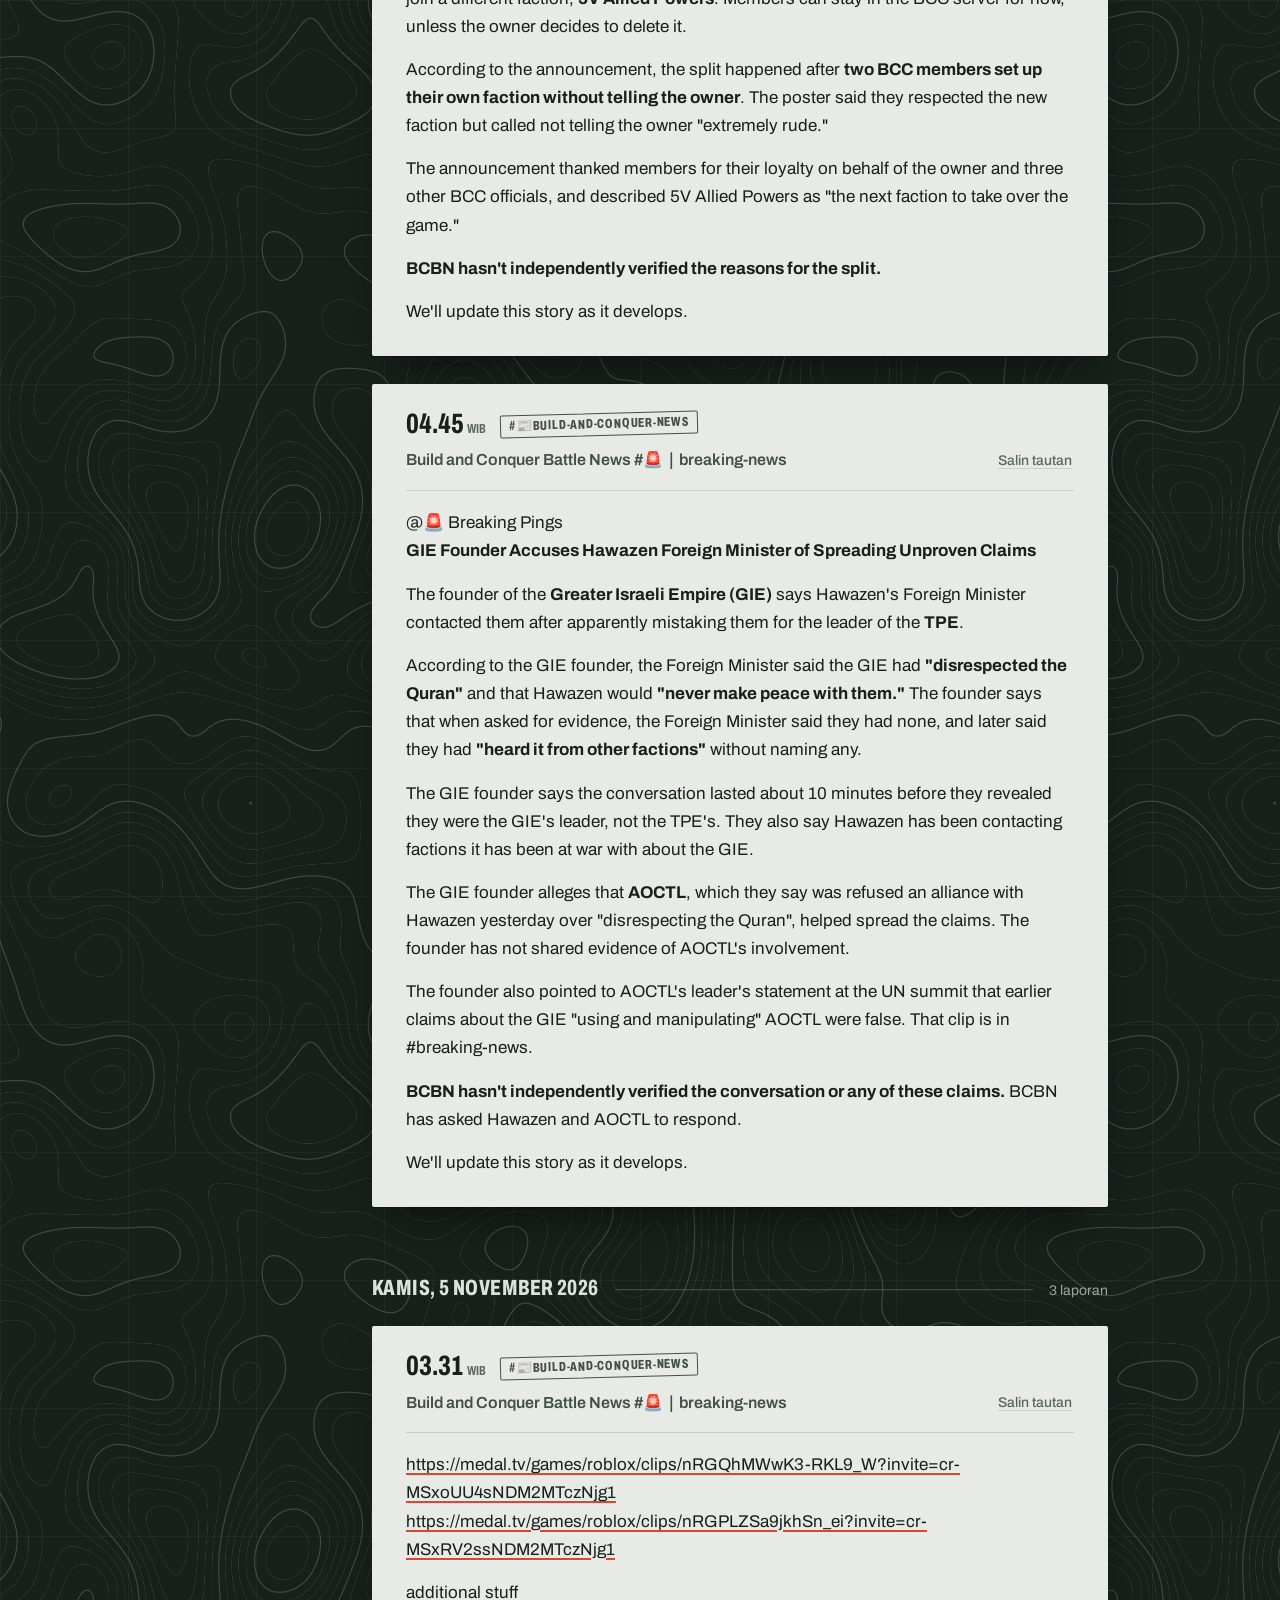
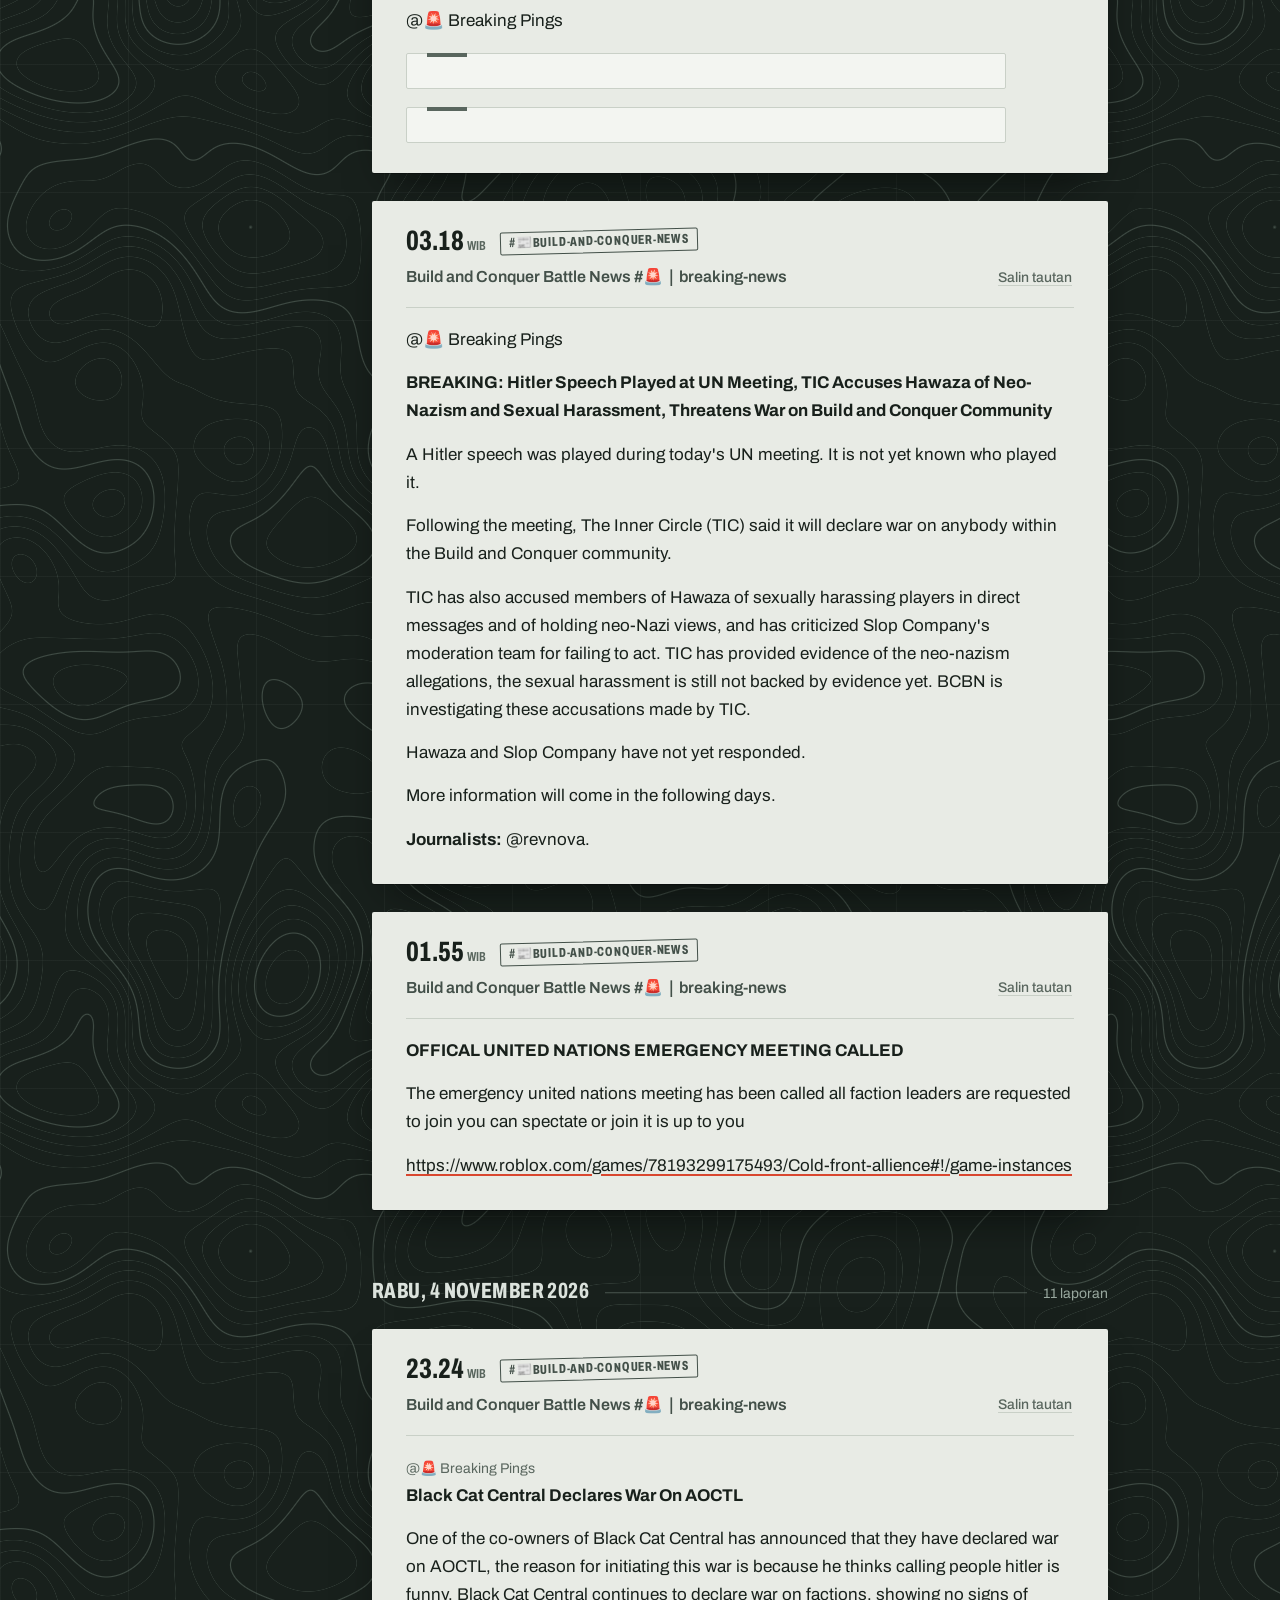
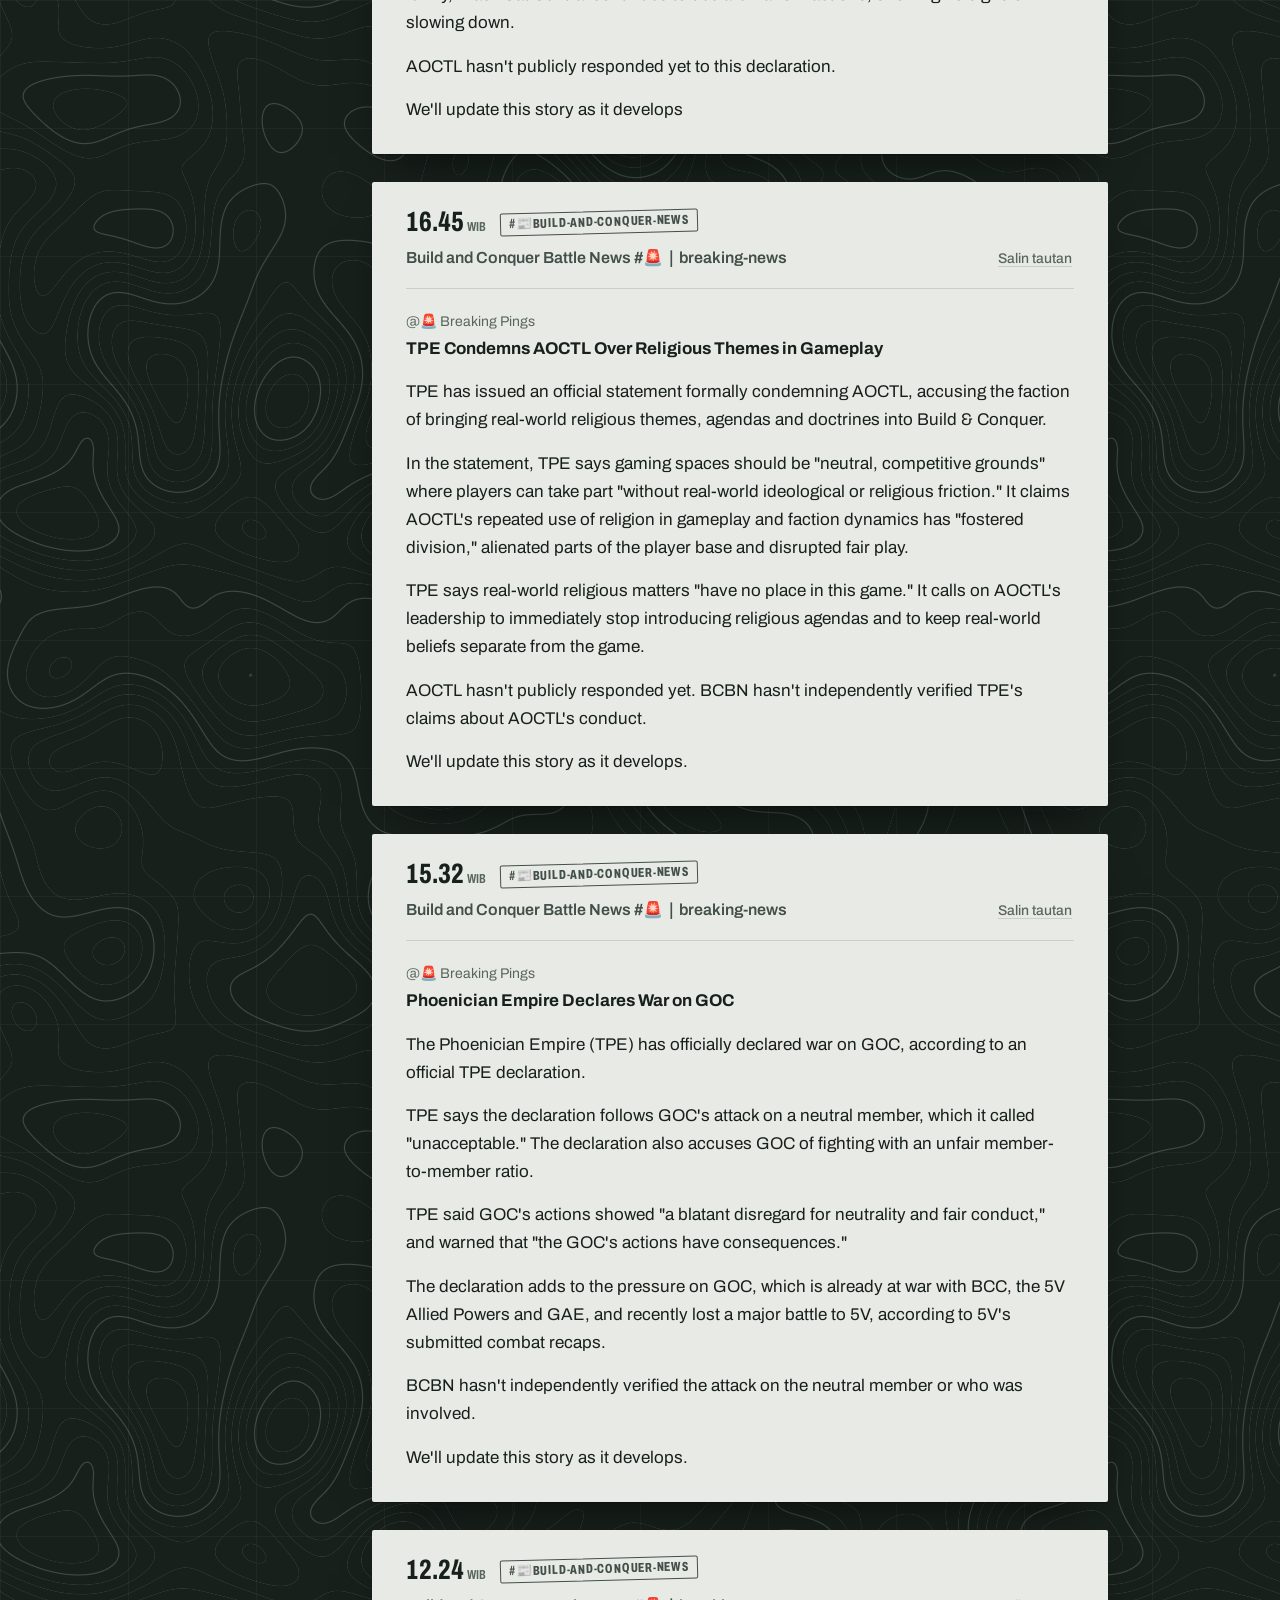
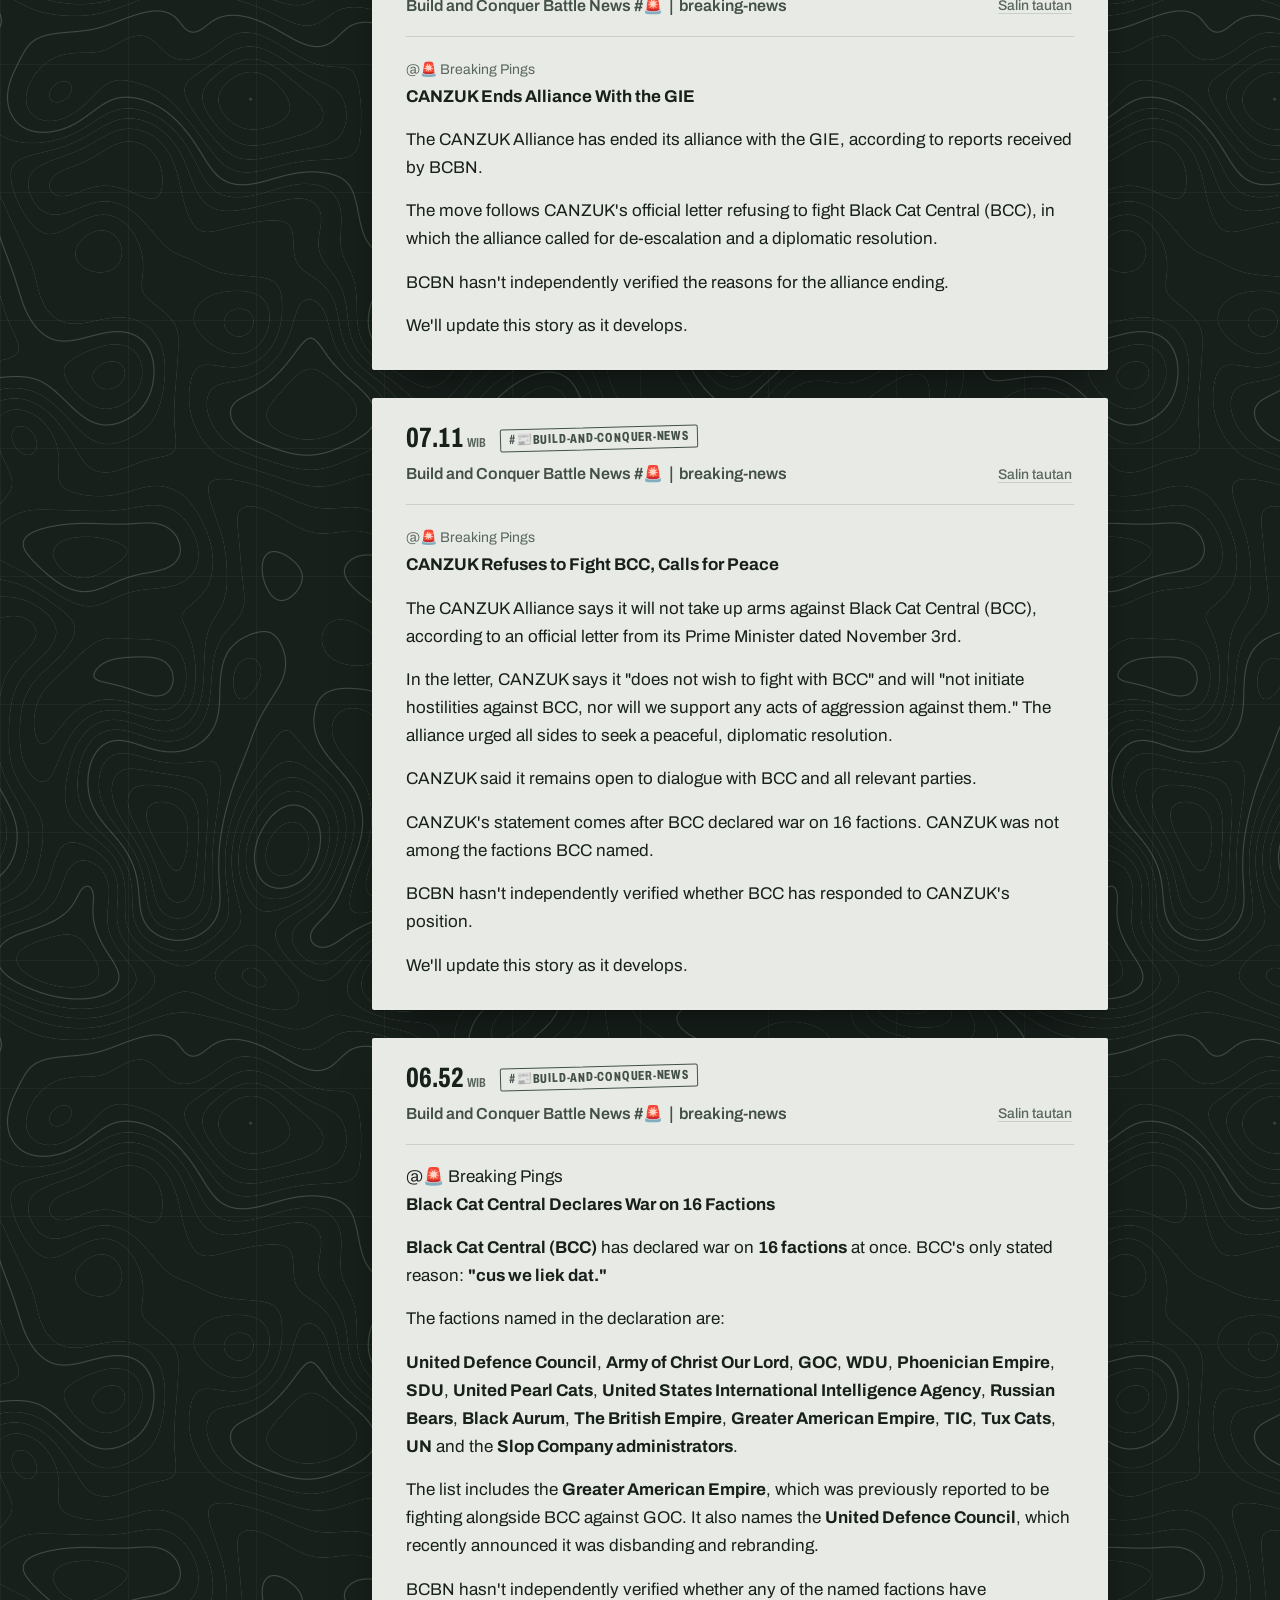
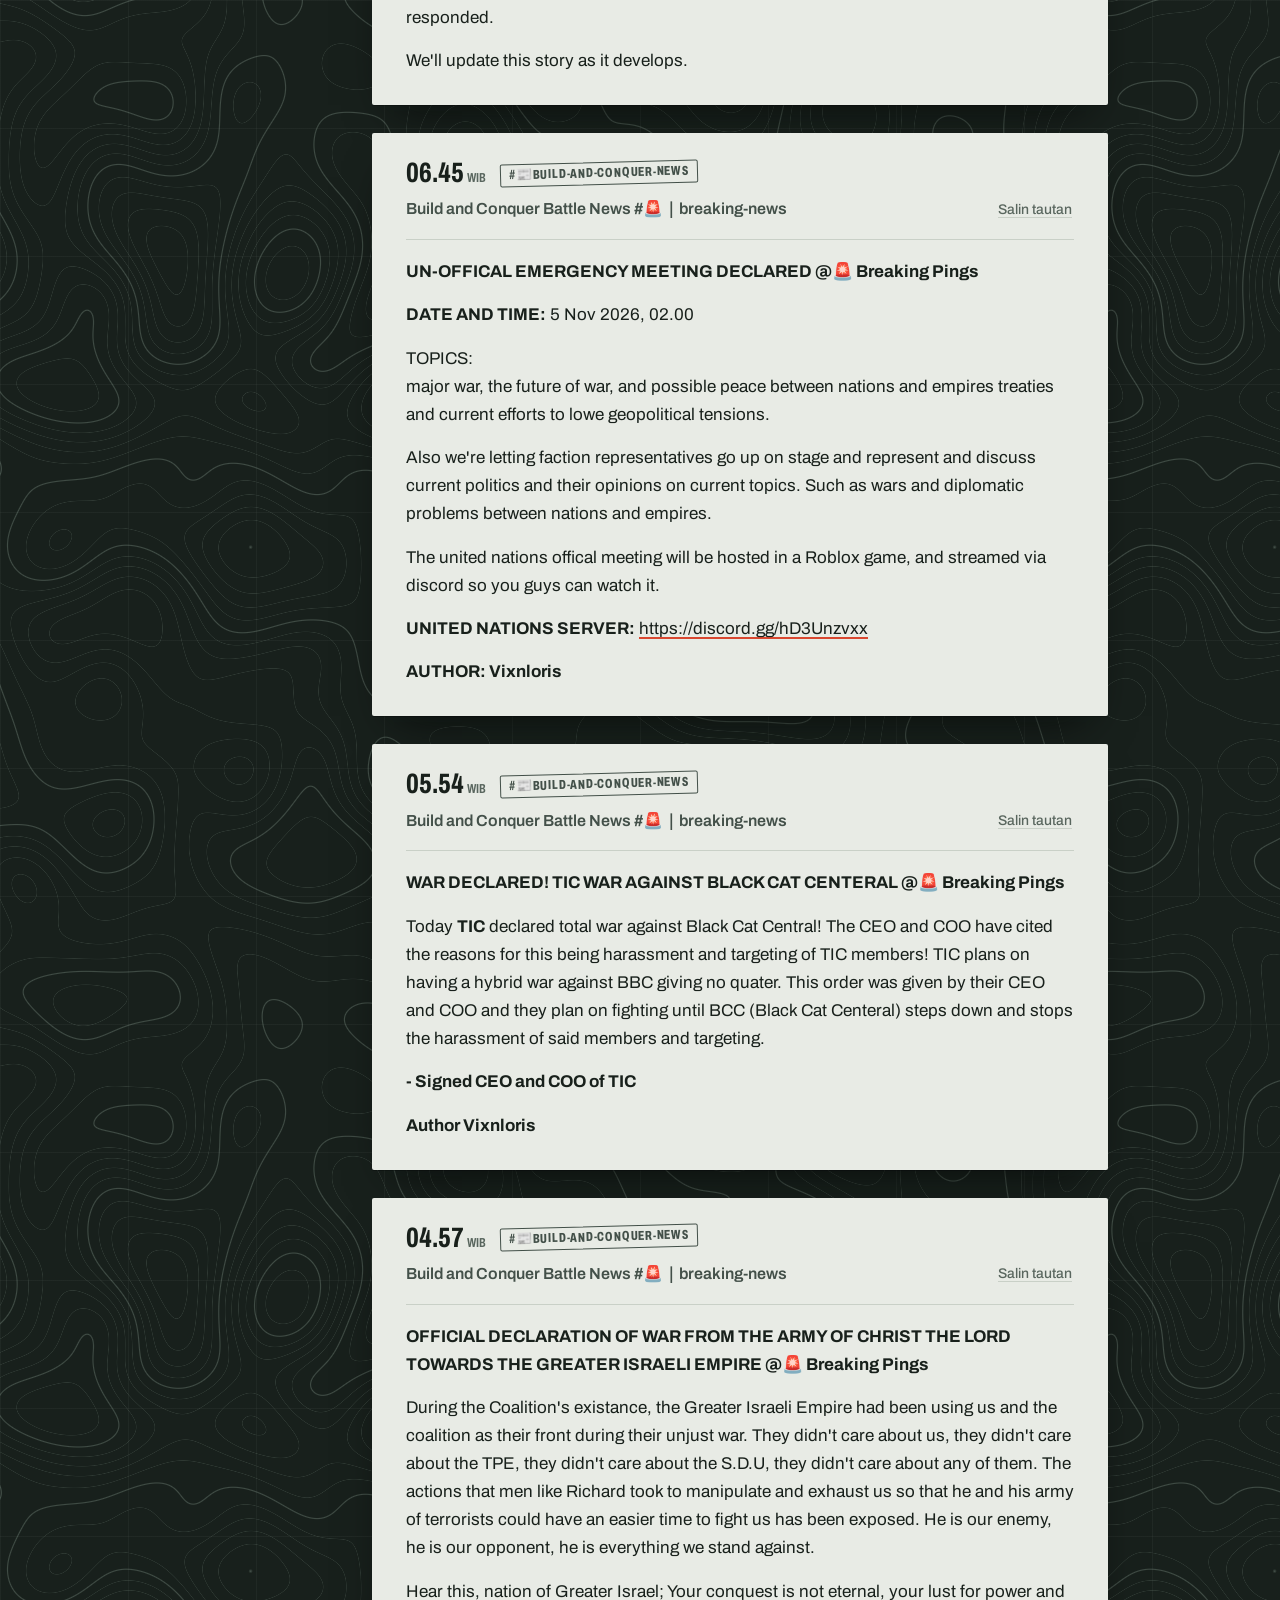
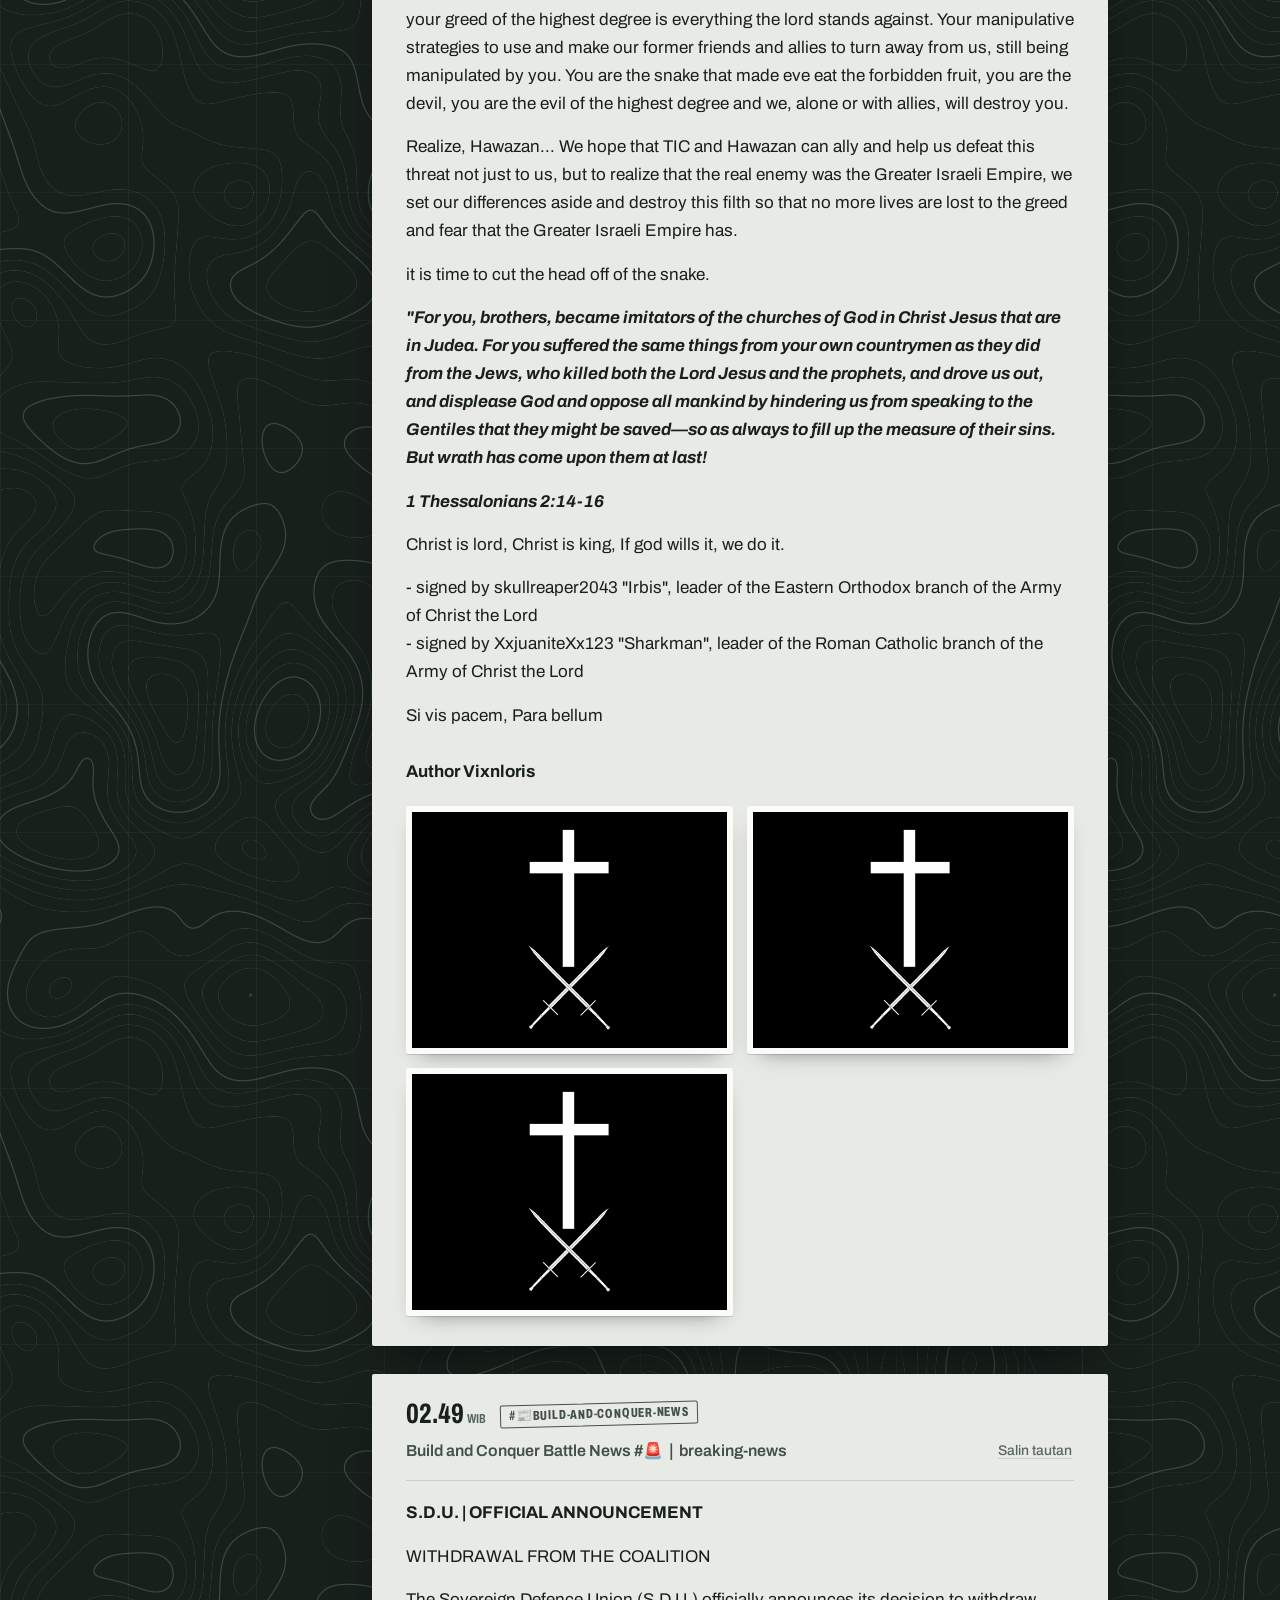
==== commit c2bca2a5: "feat: tambah halaman perencana kota 600×600 Perencana tata letak kota (Low Income + Grand Skyscraper" ====
--- a/public/index.html
+++ b/public/index.html
@@ -20,7 +20,7 @@
       <h1>Build And<br>Conqueror</h1>
       <p class="subtitle" data-i18n="archiveSubtitle">Arsip siaran server</p>
       <p class="meta" id="meta" data-i18n="opening">Membuka arsip…</p>
-      <nav class="pages" data-i18n-label="pages" aria-label="Halaman"><a href="unit.html" data-i18n="unitsLink">Perbandingan unit</a><a href="konflik.html" data-i18n="conflictsLink">Peta konflik</a></nav>
+      <nav class="pages" data-i18n-label="pages" aria-label="Halaman"><a href="unit.html" data-i18n="unitsLink">Perbandingan unit</a><a href="konflik.html" data-i18n="conflictsLink">Peta konflik</a><a href="kota.html" data-i18n="cityLink">Perencana kota</a></nav>
     </div>
     <form class="tools" id="tools" role="search">
       <label class="field field-search">
--- a/public/style.css
+++ b/public/style.css
@@ -402,6 +402,8 @@
 .conflict-head h2 { margin: 0; font-size: 1.875rem; font-weight: 780; font-stretch: 68%; line-height: 1; text-transform: uppercase; }
 /* Hanya perang yang masih berlangsung yang diberi cap merah pensil. */
 .conflict.is-active .stamp { border-color: var(--pencil); color: var(--pencil); }
+.conflict-range { margin-left: auto; color: var(--ink-faint); font-size: 0.875rem; font-weight: 600; }
+.meta.updated { color: var(--chalk); font-weight: 600; }
 .conflict-summary { max-width: 68ch; margin: 16px 0 22px; font-size: 1.0625rem; line-height: 1.6; }
 
 .versus { display: grid; grid-template-columns: minmax(0, 1fr) auto minmax(0, 1.4fr); gap: 0 28px; align-items: start; }
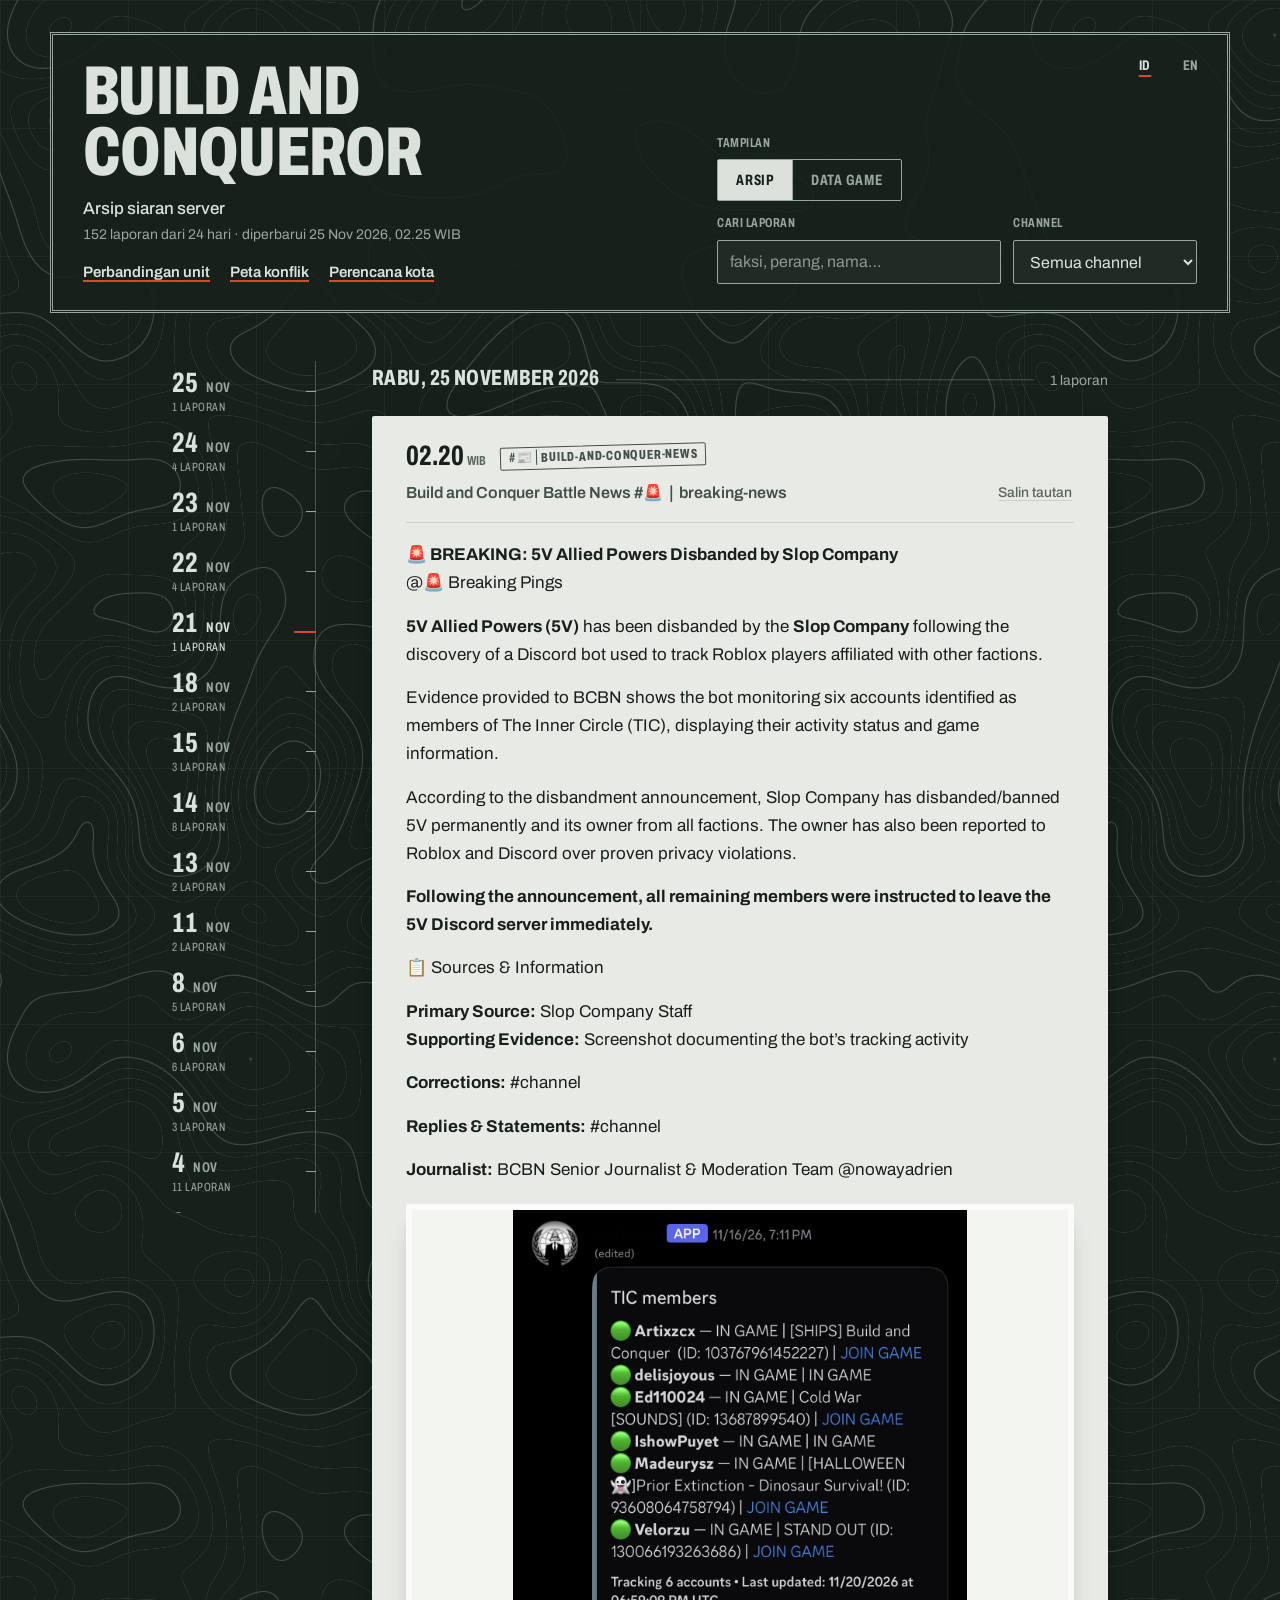
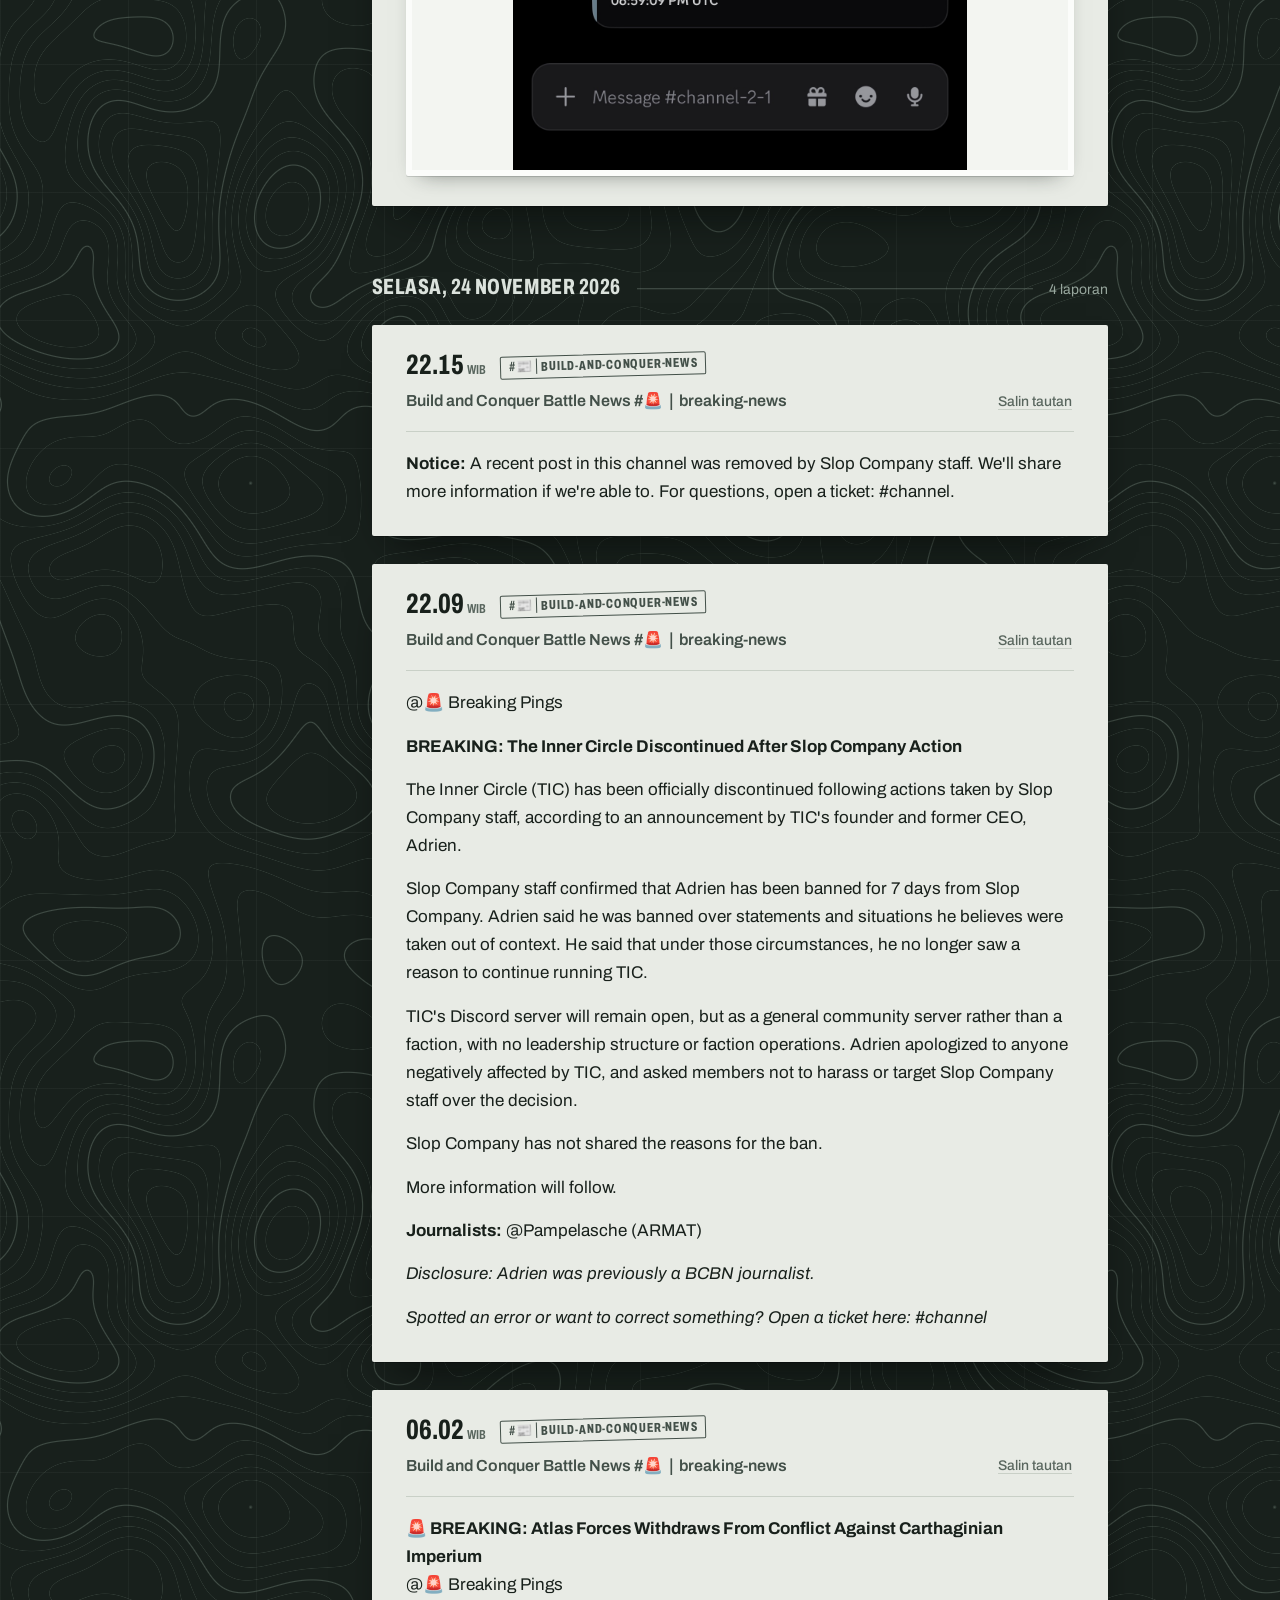
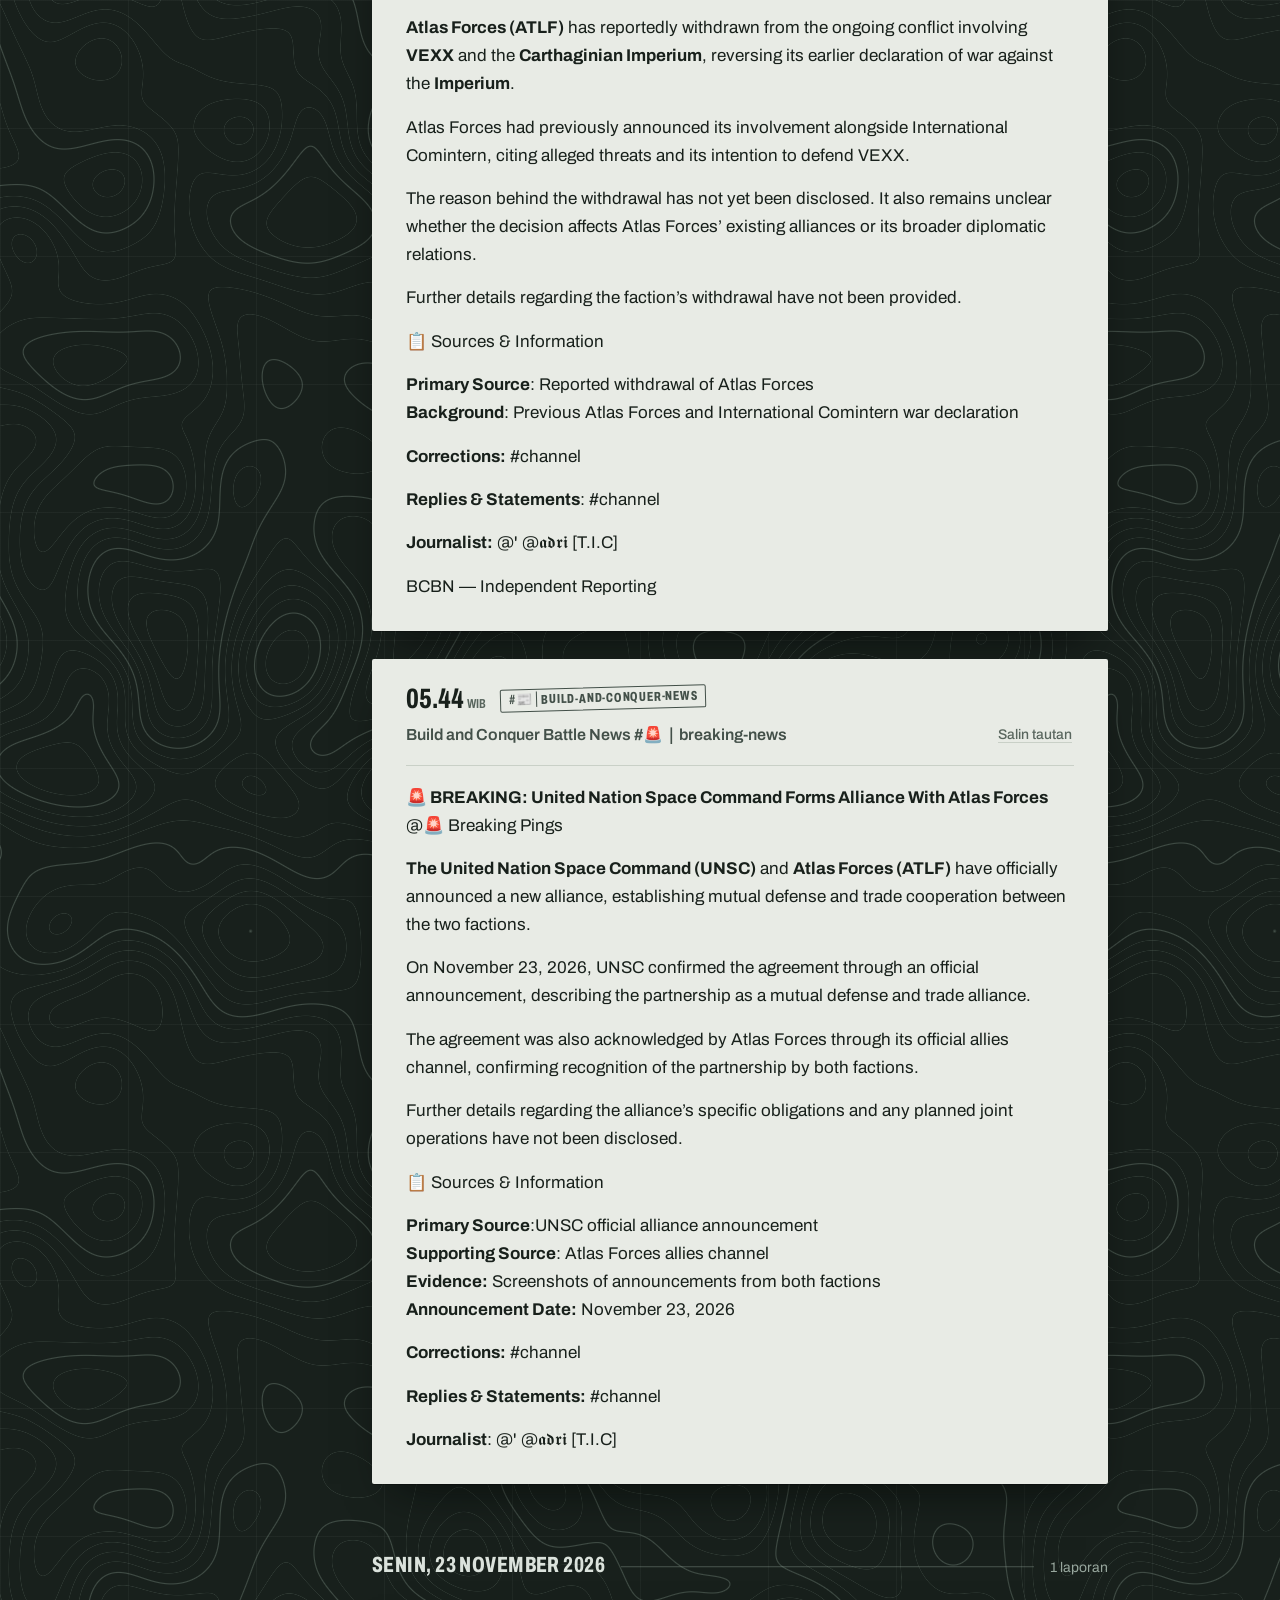
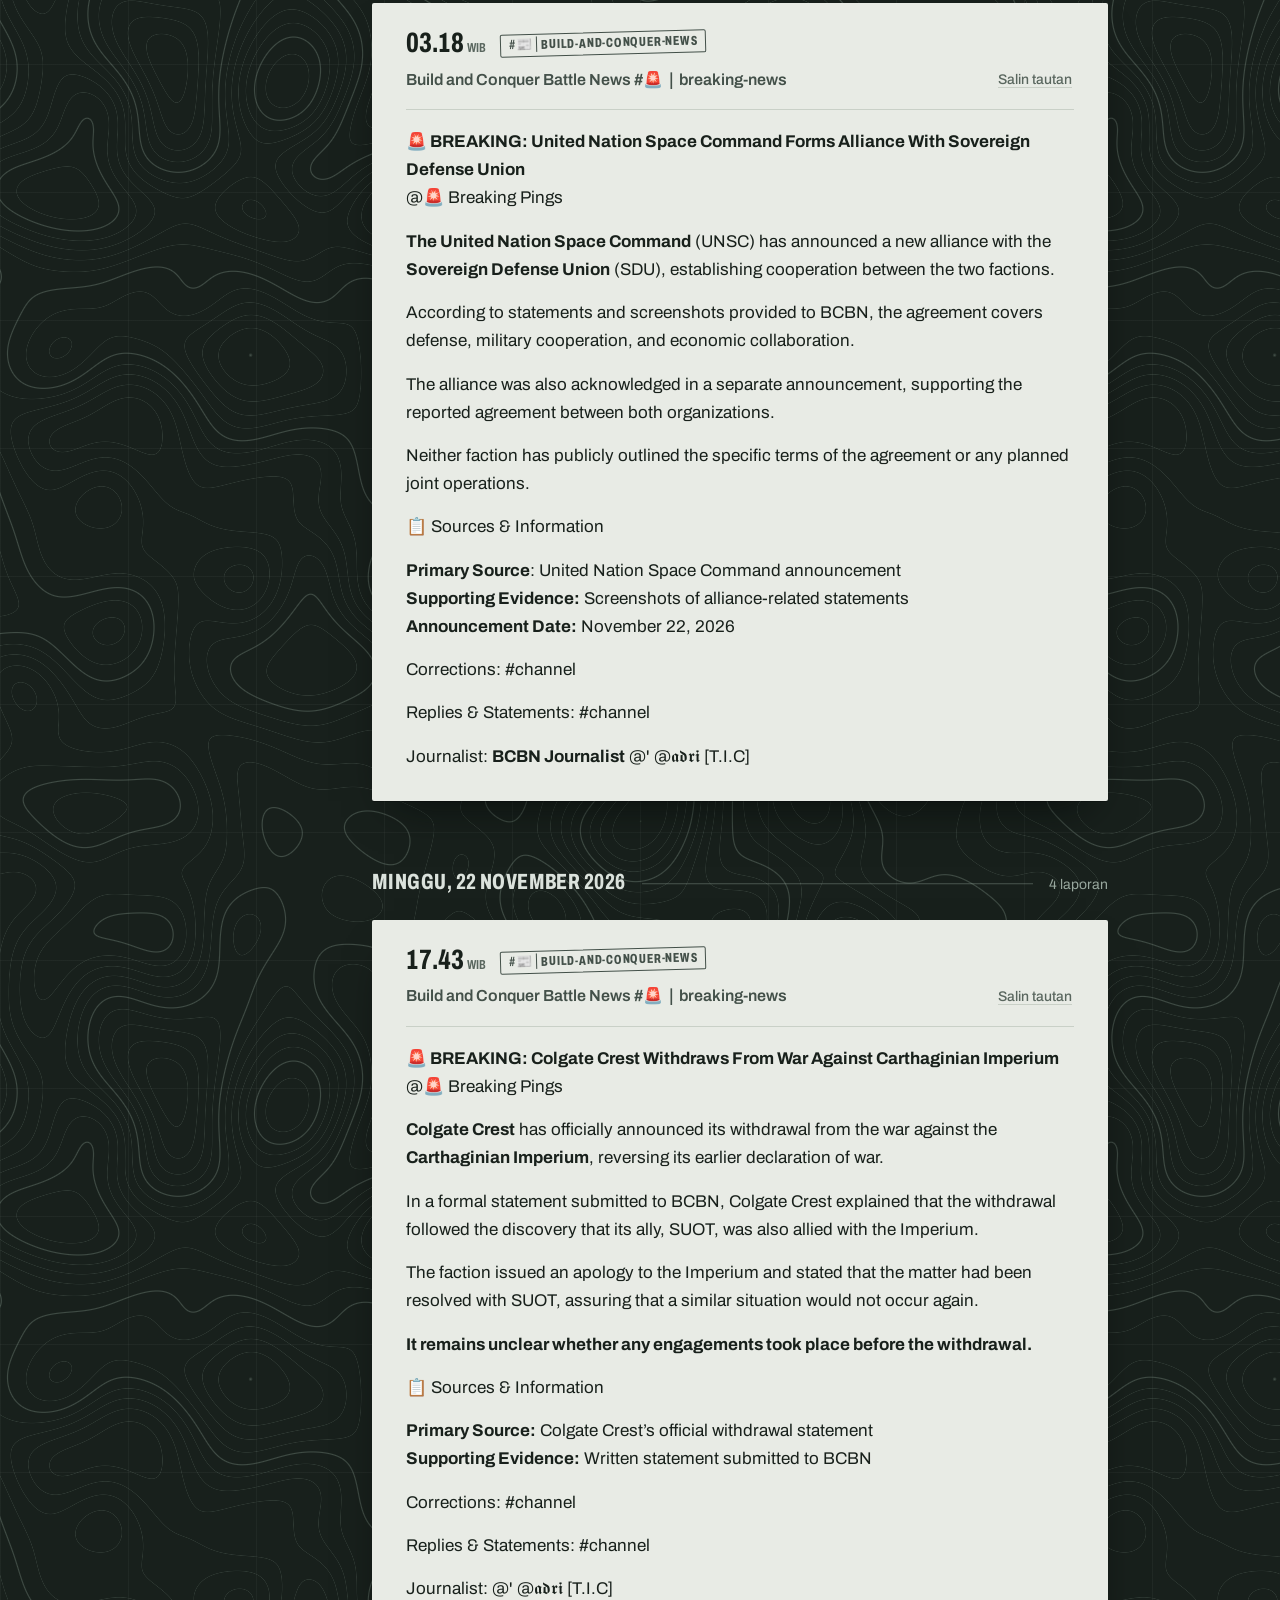
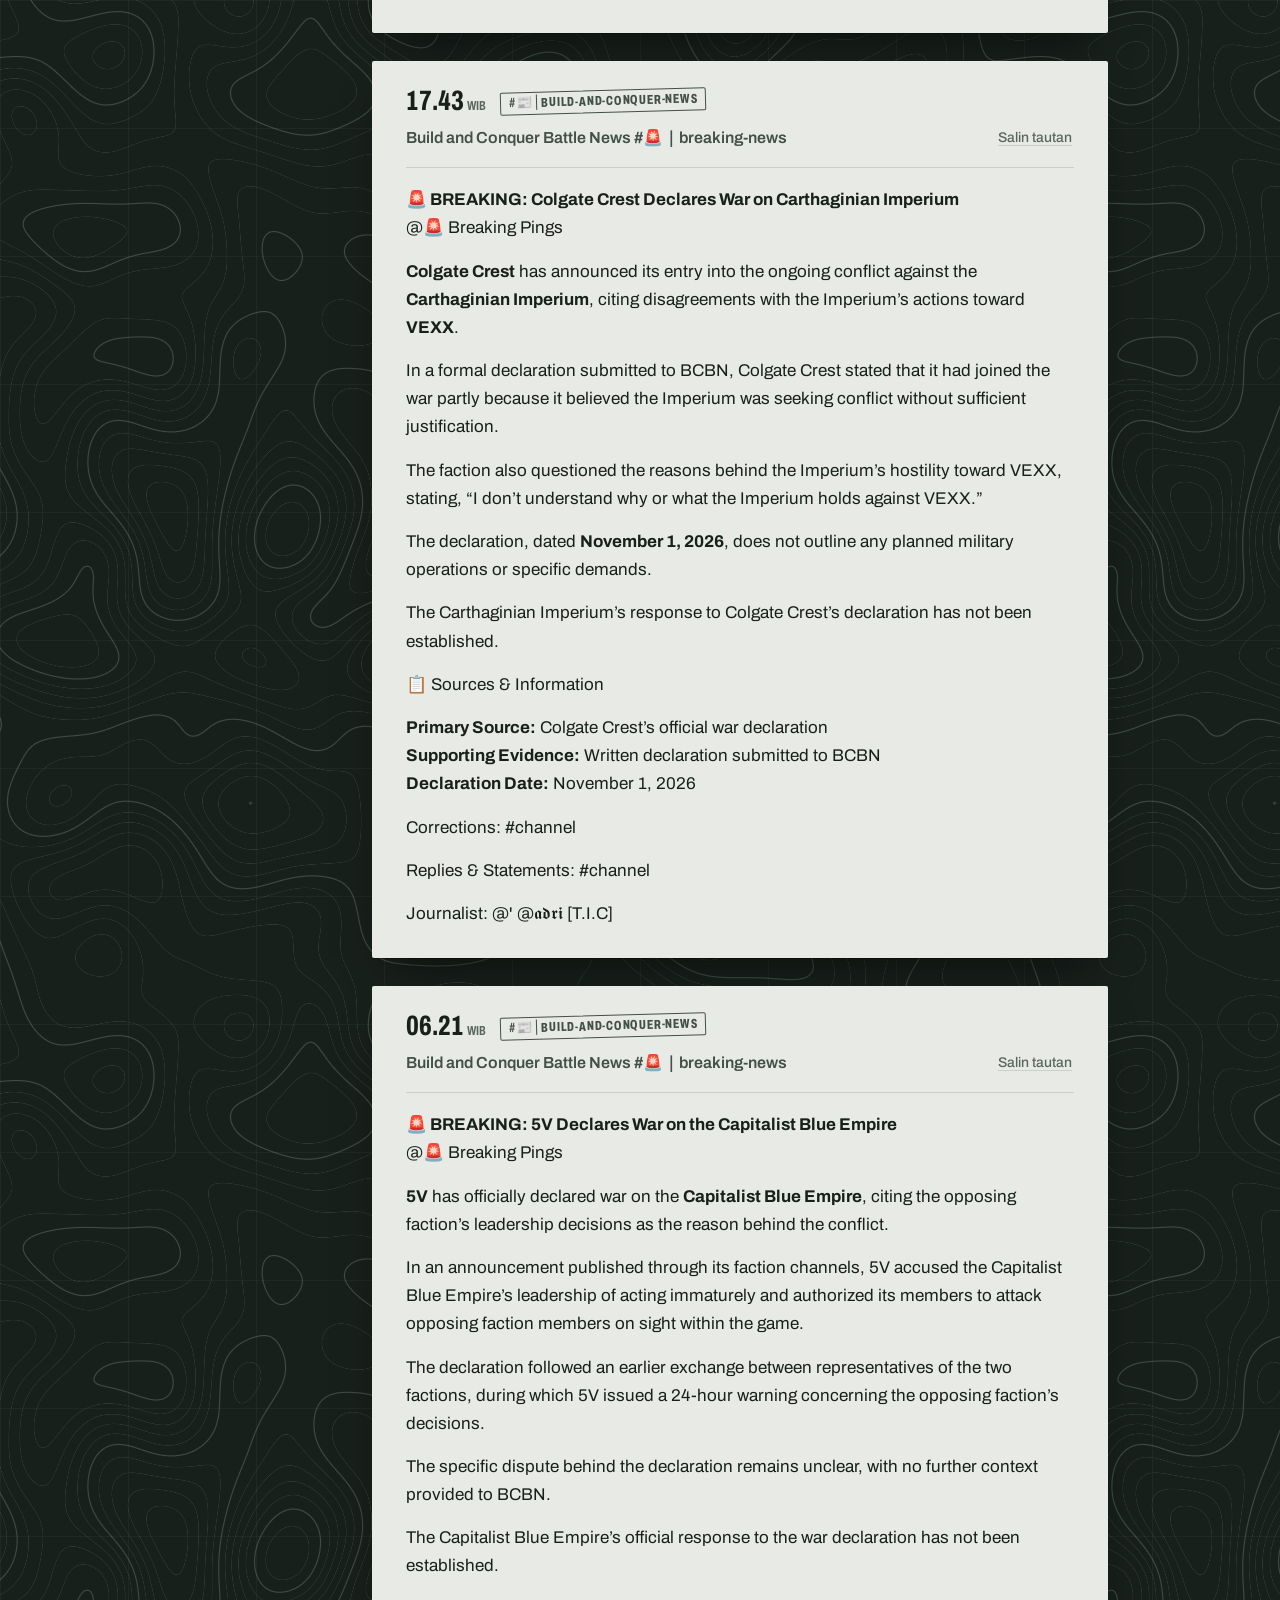
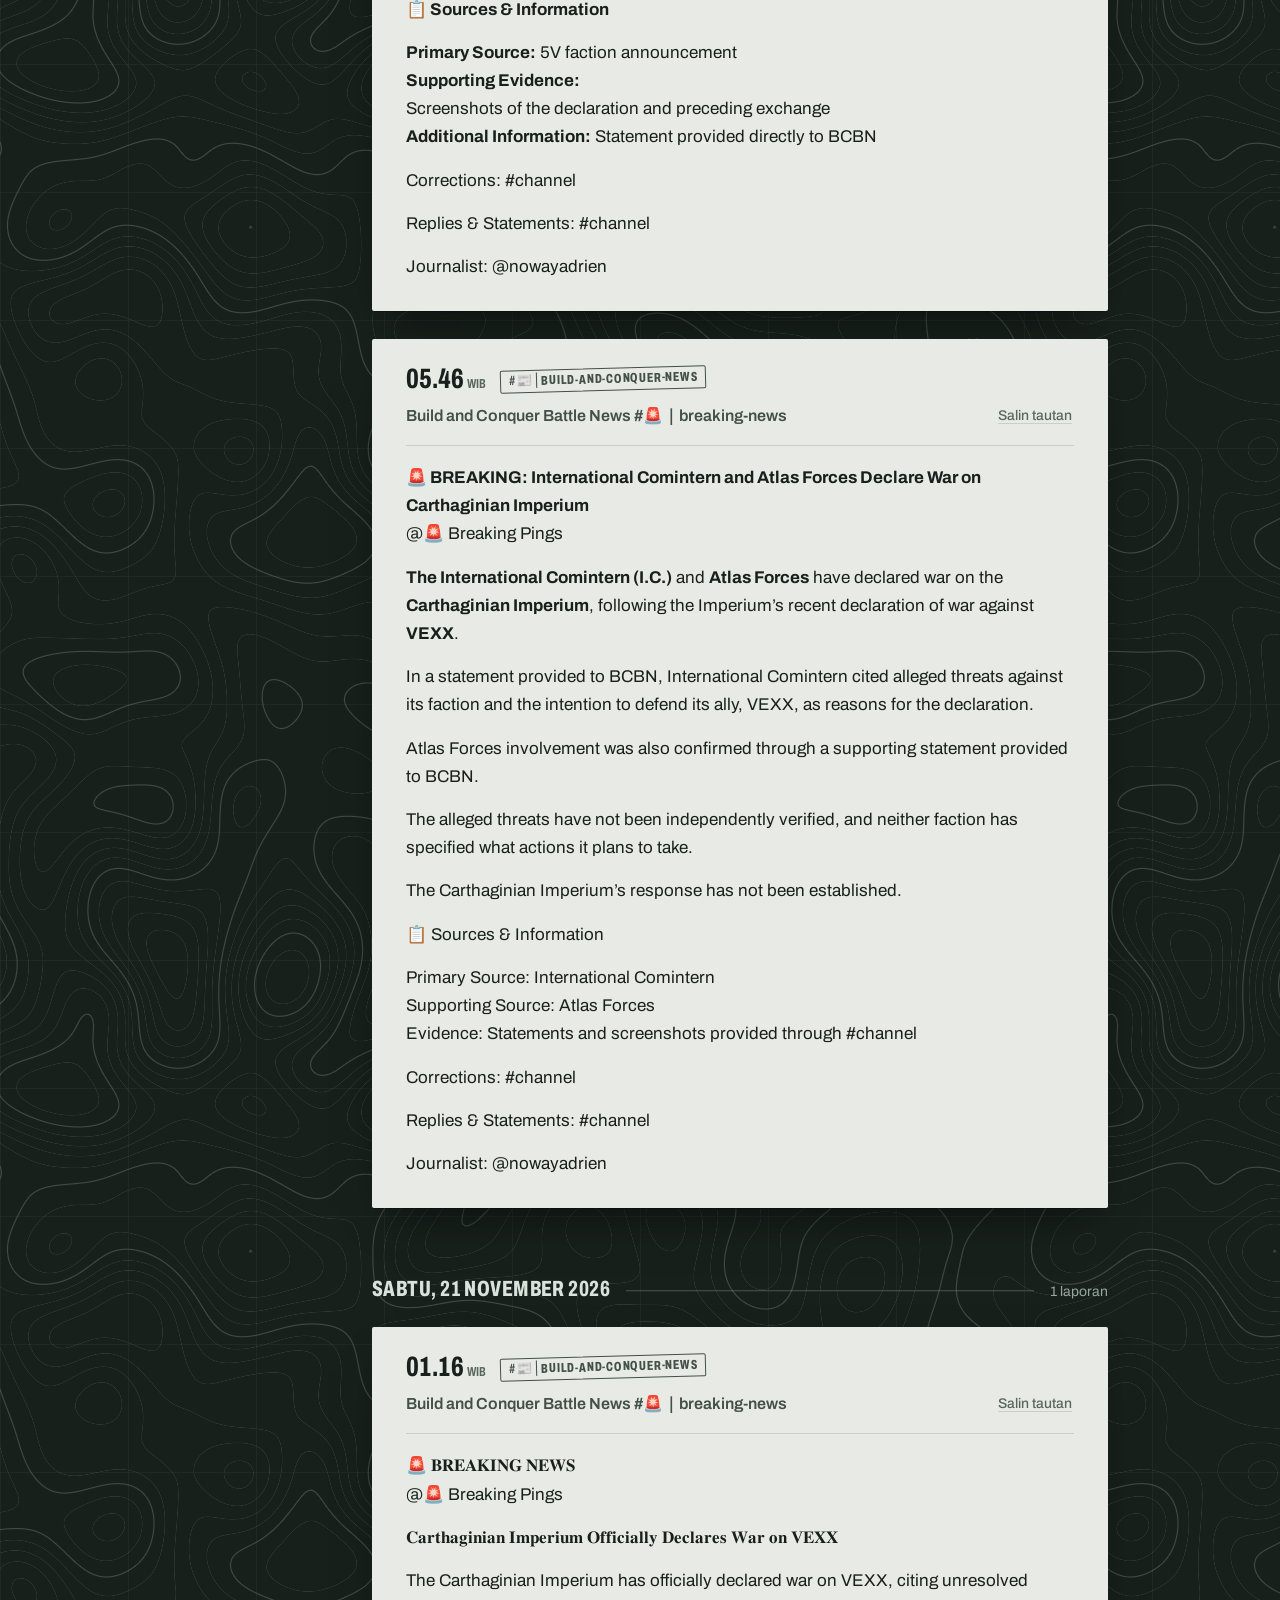
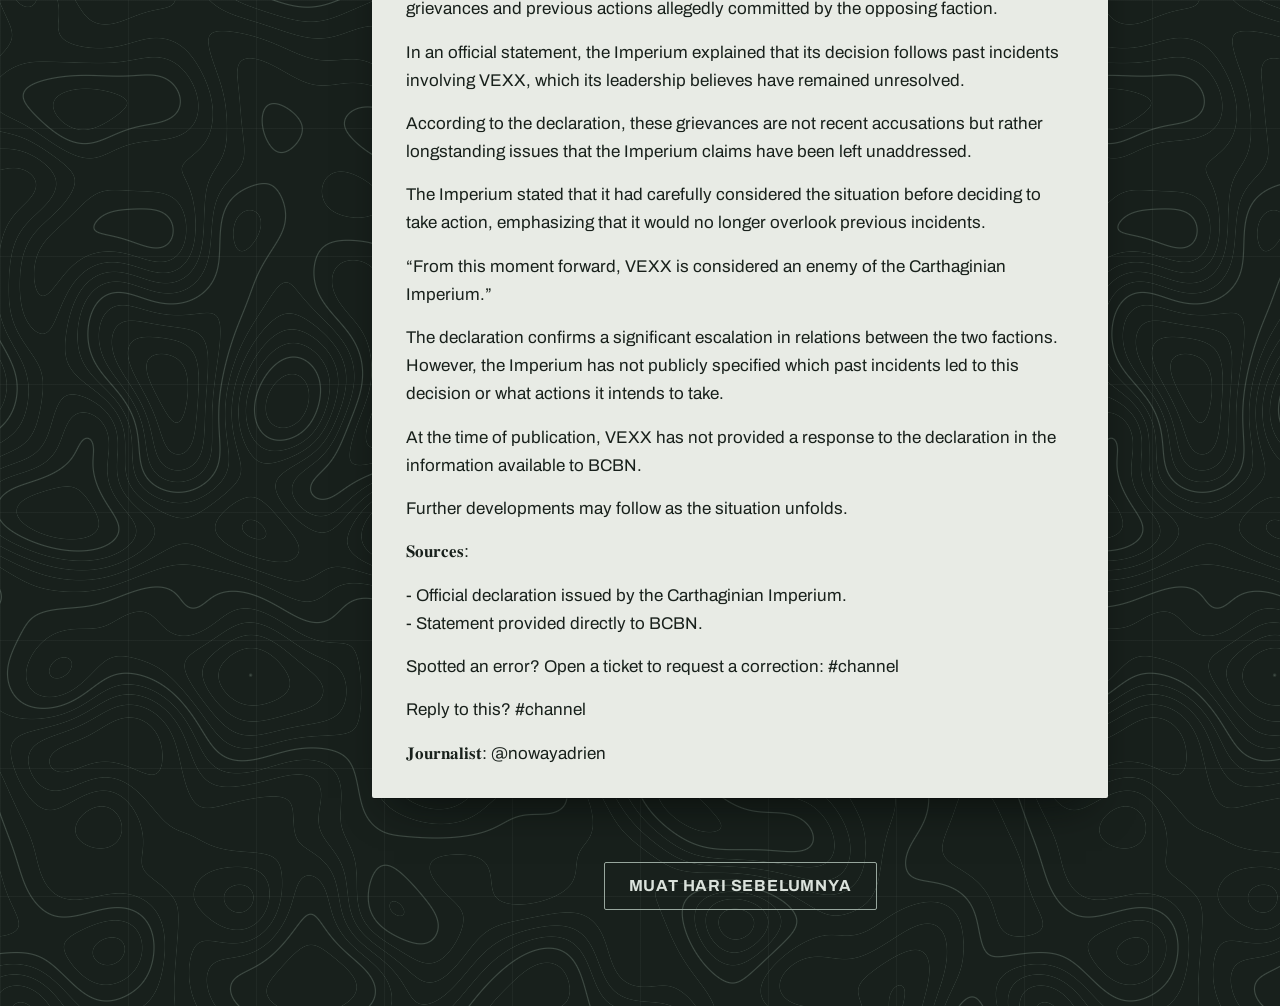
==== commit 091b781e: "feat: tampilan Data Game di halaman arsip - Pilihan "Arsip | Data Game" di blok judul; Data Game ber" ====
--- a/public/index.html
+++ b/public/index.html
@@ -23,11 +23,17 @@
       <nav class="pages" data-i18n-label="pages" aria-label="Halaman"><a href="unit.html" data-i18n="unitsLink">Perbandingan unit</a><a href="konflik.html" data-i18n="conflictsLink">Peta konflik</a><a href="kota.html" data-i18n="cityLink">Perencana kota</a></nav>
     </div>
     <form class="tools" id="tools" role="search">
+      <div class="field field-view">
+        <span id="view-label" data-i18n="viewLabel">Tampilan</span>
+        <div class="views" role="group" aria-labelledby="view-label">
+          <button type="button" data-view="arsip" aria-pressed="true" data-i18n="viewArchive">Arsip</button><button type="button" data-view="data" aria-pressed="false" data-i18n="viewData">Data Game</button>
+        </div>
+      </div>
       <label class="field field-search">
         <span data-i18n="search">Cari laporan</span>
         <input id="q" type="search" data-i18n-placeholder="searchHint" placeholder="faksi, perang, nama…" autocomplete="off">
       </label>
-      <label class="field">
+      <label class="field field-channel">
         <span data-i18n="channel">Channel</span>
         <select id="channel"><option value="" data-i18n="allChannels">Semua channel</option></select>
       </label>
@@ -35,8 +41,9 @@
   </header>
 
   <div class="table">
-    <nav class="rail" data-i18n-label="archiveDates" aria-label="Tanggal arsip">
+    <nav class="rail" id="rail" data-i18n-label="archiveDates" aria-label="Tanggal arsip">
       <ol id="day-list"></ol>
+      <ol id="section-list" hidden></ol>
     </nav>
     <main class="desk">
       <p class="status" id="status" role="status" aria-live="polite"></p>
@@ -44,6 +51,7 @@
         <div class="sheet sheet-skeleton" aria-hidden="true"><span></span><span></span><span></span></div>
       </div>
       <button class="more" id="more" type="button" data-i18n="loadMore" hidden>Muat hari sebelumnya</button>
+      <div id="game" hidden></div>
     </main>
   </div>
 
--- a/public/style.css
+++ b/public/style.css
@@ -463,6 +463,81 @@
 .timeline a { color: var(--ink-faint); font-size: 0.875rem; white-space: nowrap; }
 .timeline a:hover { color: var(--ink); }
 
+/* --- Pilihan tampilan: Arsip | Data Game ------------------------------- */
+
+.field-view { grid-column: 1 / -1; }
+.views { display: inline-flex; width: max-content; border: 1px solid var(--chalk-dim); border-radius: 2px; }
+.views button {
+  min-height: 40px;
+  padding: 6px 18px;
+  border: 0;
+  background: transparent;
+  color: var(--chalk-dim);
+  font: 700 0.9375rem var(--font);
+  font-stretch: 68%;
+  letter-spacing: 0.05em;
+  text-transform: uppercase;
+  cursor: pointer;
+}
+.views button + button { border-left: 1px solid var(--chalk-dim); }
+.views button:hover { color: var(--chalk); }
+.views button[aria-pressed="true"] { background: var(--chalk); color: var(--table); }
+/* Filter channel hanya berlaku untuk arsip. */
+.view-data .field-channel { visibility: hidden; }
+.rail .sec { font-size: 1.0625rem; font-weight: 720; font-stretch: 68%; letter-spacing: 0.03em; text-transform: uppercase; color: var(--chalk); }
+.rail ol[hidden] { display: none; }
+
+/* --- Data Game: tabel datamine di atas lembar ---------------------------- */
+
+/* Tabel data lebih lebar dari kolom bacaan arsip. */
+.view-data .table { grid-template-columns: 9rem minmax(0, 62rem); }
+#game[hidden], #feed[hidden] { display: none; }
+.game-source { margin: 0 0 28px; color: var(--chalk-dim); font-size: 0.9375rem; max-width: 68ch; }
+.game-section { scroll-margin-top: 24px; }
+.game-sheet { padding: 20px 22px 18px; }
+.game-sheet h3 { margin: 0 0 4px; font-size: 1.125rem; font-weight: 760; font-stretch: 68%; letter-spacing: 0.02em; text-transform: uppercase; }
+.game-note { margin: 0 0 12px; color: var(--ink-faint); font-size: 0.875rem; }
+.table-scroll { overflow-x: auto; max-width: 100%; border-top: 1.5px solid var(--ink-soft); }
+.table-scroll:focus-visible { outline-offset: 2px; }
+.game-table { border-collapse: collapse; width: 100%; font-size: 0.875rem; font-variant-numeric: tabular-nums; }
+.game-table th, .game-table td { padding: 6px 12px 6px 0; text-align: left; vertical-align: top; }
+.game-table .num { text-align: right; white-space: nowrap; }
+.game-table td { color: var(--ink-soft); max-width: 36rem; }
+.game-table td:first-child { color: var(--ink); font-weight: 650; white-space: nowrap; }
+.game-table tbody tr + tr { border-top: 1px solid var(--paper-edge); }
+.game-table td.best { color: var(--ink); font-weight: 800; background: var(--pencil-wash); box-shadow: inset 0 -2px 0 var(--pencil); }
+.game-table th button {
+  display: inline-flex;
+  align-items: center;
+  gap: 4px;
+  min-height: 36px;
+  padding: 4px 0;
+  border: 0;
+  background: none;
+  color: var(--ink-soft);
+  font: 700 0.75rem var(--font);
+  font-stretch: 68%;
+  letter-spacing: 0.04em;
+  text-transform: uppercase;
+  text-align: inherit;
+  white-space: nowrap;
+  cursor: pointer;
+}
+.game-table th button:hover { color: var(--ink); }
+.game-table th[aria-sort="ascending"] button::after { content: "▲"; color: var(--pencil); font-size: 0.625rem; }
+.game-table th[aria-sort="descending"] button::after { content: "▼"; color: var(--pencil); font-size: 0.625rem; }
+.game-list { margin: 0; padding-left: 1.2em; display: grid; gap: 8px; font-size: 1rem; line-height: 1.55; max-width: 68ch; }
+
+/* Hasil pencarian dari Data Game. */
+.hit-list { list-style: none; padding: 8px 22px; }
+.hit-list li + li { border-top: 1px solid var(--paper-edge); }
+.hit-list a { display: grid; gap: 2px; padding: 12px 0; text-decoration: none; }
+.hit-list a:hover b { text-decoration: underline; text-decoration-color: var(--pencil); }
+.hit-list .stamp { justify-self: start; margin-bottom: 4px; }
+.hit-list b { font-size: 1.0625rem; }
+.hit-list small { color: var(--ink-faint); font-size: 0.875rem; overflow-wrap: anywhere; }
+.hit-more { padding: 12px 0; color: var(--ink-faint); font-size: 0.875rem; }
+
 /* --- Gerak: satu momen, pensil melingkari laporan tertaut ---------------- */
 
 @media (prefers-reduced-motion: no-preference) {
@@ -502,6 +577,11 @@
   .body { font-size: 1rem; }
   .pencil { inset: -8px -6px; width: calc(100% + 12px); height: calc(100% + 16px); }
 
+  .view-data .table { grid-template-columns: minmax(0, 1fr); }
+  .view-data .field-channel { display: none; }
+  .game-sheet { padding: 16px 14px 14px; }
+  .hit-list { padding: 4px 16px; }
+
   .units { padding: 24px 16px 64px; }
   .conflicts { padding: 24px 16px 64px; }
   .conflict { padding: 20px 18px 24px; }
